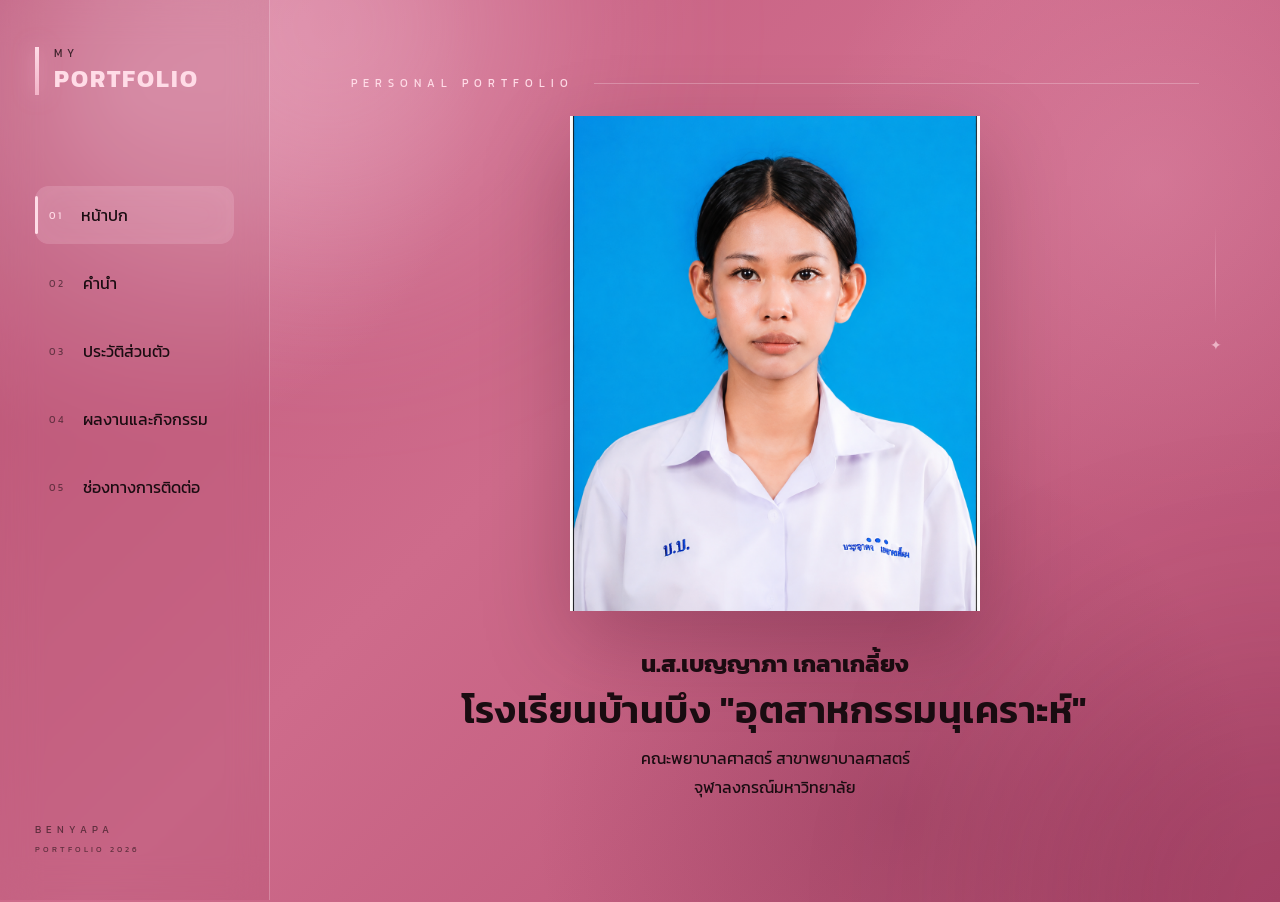
==== index.html @ 2618d418 "Update index.html" ====
<!DOCTYPE html>
<html lang="th">

<head>
    <meta charset="UTF-8">
    <meta name="viewport" content="width=device-width, initial-scale=1.0">

    <title>Portfolio | Benyapa Kela Kliang</title>

    <!-- Google Font -->
    <link rel="preconnect" href="https://fonts.googleapis.com">
    <link rel="preconnect" href="https://fonts.gstatic.com" crossorigin>

    <link href="https://fonts.googleapis.com/css2?family=Kanit:wght@300;400;500;600;700&display=swap"
        rel="stylesheet">

    <!-- CSS -->
    <link rel="stylesheet" href="style.css">
</head>


<body>

    <!-- ======================================
         SIDEBAR
    ======================================= -->

    <aside class="sidebar">

        <div class="brand">

            <div class="brand-line"></div>

            <div>
                <span>MY</span>
                <strong>PORTFOLIO</strong>
            </div>

        </div>


        <nav class="menu">

    <!-- 01 หน้าปก -->
    <button class="menu-item active" onclick="openPage('home', this)">
        <span class="number">01</span>
        <span>หน้าปก</span>
    </button>


    <!-- 02 คำนำ -->
    <button class="menu-item" onclick="openPage('preface', this)">
        <span class="number">02</span>
        <span>คำนำ</span>
    </button>


    <!-- 03 ประวัติส่วนตัว -->
    <button class="menu-item" onclick="openPage('profile', this)">
        <span class="number">03</span>
        <span>ประวัติส่วนตัว</span>
    </button>


    <!-- 04 ผลงานและกิจกรรม -->
    <button class="menu-item" onclick="openPage('activities', this)">
        <span class="number">04</span>
        <span>ผลงานและกิจกรรม</span>
    </button>


    <!-- 05 ช่องทางการติดต่อ -->
    <button class="menu-item" onclick="openPage('contact', this)">
        <span class="number">05</span>
        <span>ช่องทางการติดต่อ</span>
    </button>

</nav>

        <div class="sidebar-footer">

            <span>BENYAPA</span>

            <small>PORTFOLIO 2026</small>

        </div>

    </aside>



    <!-- ======================================
         MAIN CONTENT
    ======================================= -->

    <main class="main">


<!-- ======================================
     COVER / หน้าปก
====================================== -->
<section id="home" class="page active">
    <div class="home-container">
        <div class="home-top">
            <span class="mini-title">
                PERSONAL PORTFOLIO
            </span>
            <div class="decor-line"></div>
        </div>
        <!-- รูปภาพหน้าปก -->
        <div class="main-photo">
            <img src="images/profile.jpg"
                alt="Benyapa">
        </div>
        <!-- ข้อมูลใต้รูป -->
        <div class="home-info">
            <h1>
                น.ส.เบญญาภา เกลาเกลี้ยง
            </h1>
            <h2>
                โรงเรียนบ้านบึง "อุตสาหกรรมนุเคราะห์"
            </h2>
            <p class="university">
                คณะพยาบาลศาสตร์ สาขาพยาบาลศาสตร์
                <br>
                จุฬาลงกรณ์มหาวิทยาลัย
            </p>
        </div>
    </div>
</section>
<!-- ======================================
     PREFACE / คำนำ
====================================== -->
<section id="preface" class="page">
    <div class="page-title">
        <span>02</span>
        <h1>คำนำ</h1>
        <p>
            PREFACE
        </p>
    </div>
    <div class="preface-layout">
        <div class="vertical-text">
            PORTFOLIO
        </div>
        <div class="text-card">
            <div class="quote-mark">
                “
            </div>
            <p>
                &nbsp;&nbsp;แฟ้มสะสมผลงาน (Portfolio) เล่มนี้
                จัดทำขึ้นเพื่อเป็นตัวแทนในการนำเสนอข้อมูลเกี่ยวกับ
                ประวัติส่วนตัว ความรู้ ความสามารถ ทักษะ และกิจกรรมต่างๆ
                ของข้าพเจ้า โดยเฉพาะความสนใจและความมุ่งมั่นที่มีต่อการศึกษาต่อ
            </p>
            <p>
                &nbsp;&nbsp;ภายในแฟ้มสะสมผลงานเล่มนี้ ประกอบด้วย
                ประวัติส่วนตัว ผลการเรียน กิจกรรมที่ข้าพเจ้าได้เข้าร่วม
            </p>
        </div>
    </div>
</section>



        <section id="preface" class="page">


            <div class="page-title">

                <span>01</span>

                <h1>คำนำ</h1>

                <p>
                    PREFACE
                </p>

            </div>


            <div class="preface-layout">

                <div class="vertical-text">
                    PORTFOLIO
                </div>


                <div class="text-card">

                    <div class="quote-mark">
                        “
                    </div>

        <!-- ======================================
             PROFILE
        ======================================= -->

        <section id="profile" class="page">


            <div class="page-title">

                <span>02</span>

                <h1>ประวัติส่วนตัว</h1>

                <p>
                    ABOUT ME
                </p>

            </div>


            <div class="profile-layout">


                <!-- PERSONAL -->

                <div class="info-card">

                    <div class="card-number">
                        01
                    </div>

                    <h2>
                        ประวัติส่วนตัว
                    </h2>


                    <div class="info-row">

                        <span>ชื่อ</span>

                        <strong>
                            น.ส.เบญญาภา เกลาเกลี้ยง
                        </strong>

                    </div>


                    <div class="info-row">

                        <span>ชื่อเล่น</span>

                        <strong>
                            โบนัส
                        </strong>

                    </div>


                    <div class="info-row">

                        <span>อายุ</span>

                        <strong>
                            17 ปี
                        </strong>

                    </div>


                    <div class="info-row">

                        <span>วันเกิด</span>

                        <strong>
                            26 ธันวาคม 2551
                        </strong>

                    </div>


                    <div class="info-row">

                        <span>สัญชาติ</span>

                        <strong>
                            ไทย
                        </strong>

                    </div>


                    <div class="info-row">

                        <span>เชื้อชาติ</span>

                        <strong>
                            ไทย
                        </strong>

                    </div>


                    <div class="info-row">

                        <span>ศาสนา</span>

                        <strong>
                            พุทธ
                        </strong>

                    </div>

                </div>



                <!-- EDUCATION -->

                <div class="info-card education">

                    <div class="card-number">
                        02
                    </div>

                    <h2>
                        ประวัติการศึกษา
                    </h2>


                    <div class="education-main">

                        <span>
                            SCHOOL
                        </span>

                        <h3>
                            โรงเรียนบ้านบึง
                            <br>
                            "อุตสาหกรรมนุเคราะห์"
                        </h3>

                    </div>


                    <div class="info-row">

                        <span>แผนการเรียน</span>

                        <strong>
                            วิทยาศาสตร์-คณิตศาสตร์ (MSEP)
                        </strong>

                    </div>


                    <div class="gpax">

                        <span>
                            GPAX
                        </span>

                        <strong>
                            3.83
                        </strong>

                    </div>

                </div>


            </div>

        </section>



        <!-- ======================================
             ACTIVITIES
        ======================================= -->

        <section id="activities" class="page">


            <div class="page-title">

                <span>03</span>

                <h1>ผลงานและกิจกรรม</h1>

                <p>
                    ACTIVITIES & ACHIEVEMENTS
                </p>

            </div>



            <!-- ACTIVITY 01 -->

            <article class="activity">

                <div class="activity-image">

                    <img src="images/activity1.jpg"
                        alt="Chula X MOOC">

                    <span>
                        01
                    </span>

                </div>


                <div class="activity-content">

                    <span class="activity-label">
                        CERTIFICATE
                    </span>

                    <h2>
                        เปิดโลกเคมี:
                        สารประกอบอินทรีย์และพอลิเมอร์
                        Chula X MOOC
                    </h2>

                    <div class="activity-date">
                        30 มีนาคม 2569
                    </div>

                    <p>
                        ได้รับเกียรติบัตรจากการเรียนล่วงหน้า
                        เปิดโลกเคมี: สารประกอบอินทรีย์และพอลิเมอร์
                        Chula X MOOC
                    </p>

                    <div class="learning">

                        <strong>
                            สิ่งที่ได้รับ
                        </strong>

                        <span>
                            ได้รับความรู้เรื่องสารประกอบอินทรีย์
                            และพอลิเมอร์
                        </span>

                    </div>

                </div>

            </article>



            <!-- ACTIVITY 02 -->

            <article class="activity reverse">

                <div class="activity-image">

                    <img src="images/activity2.jpg"
                        alt="กิจกรรมจิตอาสาป้องกันเอดส์">

                    <span>
                        02
                    </span>

                </div>


                <div class="activity-content">

                    <span class="activity-label">
                        VOLUNTEER
                    </span>

                    <h2>
                        กิจกรรมอบรมแกนนำจิตอาสา
                        ป้องกันเอดส์
                    </h2>

                    <p>
                        ได้รับเกียรติบัตรจากการเป็นคณะกรรมการ
                        จัดกิจกรรมอบรมแกนนำจิตอาสาป้องกันเอดส์
                        เทิดพระเกียรติพระเจ้าวรวงศ์เธอ
                        พระองค์เจ้าโสมสวลี กรมหมื่นสุทธนารีนาถ
                    </p>

                    <p>
                        ณ โรงเรียนบ้านบึง "อุตสาหกรรมนุเคราะห์"
                    </p>

                    <div class="activity-date">
                        13 - 15 กรกฎาคม 2569
                    </div>

                    <div class="learning">

                        <strong>
                            สิ่งที่ได้รับ
                        </strong>

                        <span>
                            ได้ทำจิตอาสาและรับความรู้เรื่องเอดส์
                            ทั้งในการป้องกันและวิธีรักษาตนเอง
                            ให้ห่างไกลจากโรคเอดส์
                        </span>

                    </div>

                </div>

            </article>



            <!-- ACTIVITY 03 -->

            <article class="gallery-activity">

                <div class="gallery-images">

                    <div>
                        <img src="images/activity3.jpg"
                            alt="กิจกรรมป่าชายเลน">
                    </div>

                    <div>
                        <img src="images/activity4.jpg"
                            alt="กิจกรรมป่าชายเลน">
                    </div>

                </div>


                <div class="gallery-text">

                    <span class="activity-label">
                        VOLUNTEER PROJECT
                    </span>

                    <h2>
                        โครงการ "หัวใจจิตอาสาฟื้นฟูป่าชายเลน"
                    </h2>

                    <p>
                        มูลนิธิวิถีธรรมชลบุรีร่วมกับกลุ่มจิตอาสา
                        DRAGON EYE GROUP
                    </p>

                    <p>
                        ณ สวนป่าชายเลน สอ.รฝ.
                        กองทัพเรือ สัตหีบ
                    </p>

                    <div class="activity-date">
                        8 พฤษภาคม 2569
                    </div>

                    <div class="learning">

                        <strong>
                            สิ่งที่ได้รับ
                        </strong>

                        <span>
                            ได้รับความรู้และได้ร่วมทำจิตอาสา
                            ในการปลูกป่าชายเลนเพื่อป้องกัน
                            การกัดเซาะชายฝั่งและเป็นแหล่ง
                            ที่อยู่อาศัยของสัตว์น้ำขนาดเล็ก
                        </span>

                    </div>

                </div>

            </article>



            <!-- ACTIVITY 04 -->

            <article class="gallery-activity">

                <div class="gallery-images">

                    <div>
                        <img src="images/activity5.jpg"
                            alt="IS THIS GOOD">
                    </div>

                    <div>
                        <img src="activity6.jpg"
                            alt="IS THIS GOOD">
                    </div>

                </div>


                <div class="gallery-text">

                    <span class="activity-label">
                        MORAL ACTIVITY
                    </span>

                    <h2>
                        IS THIS GOOD V.3
                        <br>
                        # ASK YOUR HEART
                    </h2>

                    <p>
                        มูลนิธิวิถีธรรมชลบุรี
                        อาณาจักรธรรมกรุงเทพฯ เขตบ่อยชลบุรี
                    </p>

                    <div class="activity-date">
                        20 - 21 มิถุนายน 2569
                    </div>

                    <div class="learning">

                        <strong>
                            สิ่งที่ได้รับ
                        </strong>

                        <span>
                            ได้ดูแลและจัดกิจกรรมเสริมสร้าง
                            คุณธรรมจริยธรรมให้แก่เด็ก
                            เพื่อขัดเกลาจิตใจ ปลูกฝังคุณธรรมจริยธรรม
                            ให้เติบโตเป็นผู้ใหญ่ที่ดีของสังคม
                        </span>

                    </div>

                </div>

            </article>

        </section>



        <!-- ======================================
             CONTACT
        ======================================= -->

        <section id="contact" class="page">


            <div class="page-title">

                <span>04</span>

                <h1>ช่องทางการติดต่อ</h1>

                <p>
                    CONTACT
                </p>

            </div>


            <div class="contact-layout">


                <div class="contact-intro">

                    <span>
                        LET'S CONNECT
                    </span>

                    <h2>
                        Thank you for<br>
                        visiting my<br>
                        portfolio.
                    </h2>

                    <div class="contact-line"></div>

                </div>



                <div class="contact-list">


                    <a class="contact-card"
                        href="mailto:kelakeliyngb@gmail.com">

                        <span class="contact-icon">
                            ✉
                        </span>

                        <div>

                            <small>
                                GMAIL
                            </small>

                            <strong>
                                kelakeliyngb@gmail.com
                            </strong>

                        </div>

                    </a>



                    <a class="contact-card"
                        href="tel:0805057578">

                        <span class="contact-icon">
                            ☎
                        </span>

                        <div>

                            <small>
                                TELEPHONE
                            </small>

                            <strong>
                                0805057578
                            </strong>

                        </div>

                    </a>



                    <div class="contact-card">

                        <span class="contact-icon">
                            ◎
                        </span>

                        <div>

                            <small>
                                LINE ID
                            </small>

                            <strong>
                                bonus_benyapa
                            </strong>

                        </div>

                    </div>


                </div>

            </div>


            <div class="contact-footer">
                BENYAPA KELAKLIENG · PORTFOLIO 2026
            </div>

        </section>
<!-- ======================================
     PROFILE / หัวข้อ 3
====================================== -->
<section id="profile" class="page">
    <div class="page-title">
        <span>03</span>
        <h1>ประวัติส่วนตัว</h1>
        <p>
            ABOUT ME
        </p>
    </div>
    <div class="profile-layout">
        <!-- PERSONAL -->
        <div class="info-card">
            <div class="card-number">
                01
            </div>
            <h2>
                ประวัติส่วนตัว
            </h2>
            <div class="info-row">
                <span>ชื่อ</span>
                <strong>
                    น.ส.เบญญาภา เกลาเกลี้ยง
                </strong>
            </div>
            <div class="info-row">
                <span>ชื่อเล่น</span>
                <strong>
                    โบนัส
                </strong>
            </div>
            <div class="info-row">
                <span>อายุ</span>
                <strong>
                    17 ปี
                </strong>
            </div>
            <div class="info-row">
                <span>วันเกิด</span>
                <strong>
                    26 ธันวาคม 2551
                </strong>
            </div>
            <div class="info-row">
                <span>สัญชาติ</span>
                <strong>
                    ไทย
                </strong>
            </div>
            <div class="info-row">
                <span>เชื้อชาติ</span>
                <strong>
                    ไทย
                </strong>
            </div>
            <div class="info-row">
                <span>ศาสนา</span>
                <strong>
                    พุทธ
                </strong>
            </div>
        </div>
        <!-- EDUCATION -->
        <div class="info-card education">
            <div class="card-number">
                02
            </div>
            <h2>
                ประวัติการศึกษา
            </h2>
            <div class="education-main">
                <span>
                    SCHOOL
                </span>
                <h3>
                    โรงเรียนบ้านบึง
                    <br>
                    "อุตสาหกรรมนุเคราะห์"
                </h3>
            </div>
            <div class="info-row">
                <span>แผนการเรียน</span>
                <strong>
                    วิทยาศาสตร์-คณิตศาสตร์ (MSEP)
                </strong>
            </div>
            <div class="gpax">
                <span>
                    GPAX
                </span>
                <strong>
                    3.83
                </strong>
            </div>
        </div>
    </div>
</section>
<!-- ======================================
     ACTIVITIES / หัวข้อ 4
====================================== -->
<section id="activities" class="page">
    <div class="page-title">
        <span>04</span>
        <h1>ผลงานและกิจกรรม</h1>
        <p>
            ACTIVITIES & ACHIEVEMENTS
        </p>
    </div>
    <!-- ACTIVITY 01 -->
    <article class="activity">
        <div class="activity-image">
            <img src="images/activity1.jpg"
                alt="Chula X MOOC">
            <span>
                01
            </span>
        </div>
        <div class="activity-content">
            <span class="activity-label">
                CERTIFICATE
            </span>
            <h2>
                เปิดโลกเคมี:
                สารประกอบอินทรีย์และพอลิเมอร์
                Chula X MOOC
            </h2>
            <div class="activity-date">
                30 มีนาคม 2569
            </div>
            <p>
                ได้รับเกียรติบัตรจากการเรียนล่วงหน้า
                เปิดโลกเคมี: สารประกอบอินทรีย์และพอลิเมอร์
                Chula X MOOC
            </p>
            <div class="learning">
                <strong>
                    สิ่งที่ได้รับ
                </strong>
                <span>
                    ได้รับความรู้เรื่องสารประกอบอินทรีย์
                    และพอลิเมอร์
                </span>
            </div>
        </div>
    </article>
    <!-- ACTIVITY 02 -->
    <article class="activity reverse">
        <div class="activity-image">
            <img src="images/activity2.jpg"
                alt="กิจกรรมจิตอาสาป้องกันเอดส์">
            <span>
                02
            </span>
        </div>
        <div class="activity-content">
            <span class="activity-label">
                VOLUNTEER
            </span>
            <h2>
                กิจกรรมอบรมแกนนำจิตอาสา
                ป้องกันเอดส์
            </h2>
            <p>
                ได้รับเกียรติบัตรจากการเป็นคณะกรรมการ
                จัดกิจกรรมอบรมแกนนำจิตอาสาป้องกันเอดส์
                เทิดพระเกียรติพระเจ้าวรวงศ์เธอ
                พระองค์เจ้าโสมสวลี กรมหมื่นสุทธนารีนาถ
            </p>
            <p>
                ณ โรงเรียนบ้านบึง "อุตสาหกรรมนุเคราะห์"
            </p>
            <div class="activity-date">
                13 - 15 กรกฎาคม 2569
            </div>
            <div class="learning">
                <strong>
                    สิ่งที่ได้รับ
                </strong>
                <span>
                    ได้ทำจิตอาสาและรับความรู้เรื่องเอดส์
                    ทั้งในการป้องกันและวิธีรักษาตนเอง
                    ให้ห่างไกลจากโรคเอดส์
                </span>
            </div>
        </div>
    </article>
    <!-- ACTIVITY 03 -->
    <article class="gallery-activity">
        <div class="gallery-images">
            <div>
                <img src="images/activity3.jpg"
                    alt="กิจกรรมป่าชายเลน">
            </div>
            <div>
                <img src="images/activity4.jpg"
                    alt="กิจกรรมป่าชายเลน">
            </div>
        </div>
        <div class="gallery-text">
            <span class="activity-label">
                VOLUNTEER PROJECT
            </span>
            <h2>
                โครงการ "หัวใจจิตอาสาฟื้นฟูป่าชายเลน"
            </h2>
            <p>
                มูลนิธิวิถีธรรมชลบุรีร่วมกับกลุ่มจิตอาสา
                DRAGON EYE GROUP
            </p>
            <p>
                ณ สวนป่าชายเลน สอ.รฝ.
                กองทัพเรือ สัตหีบ
            </p>
            <div class="activity-date">
                8 พฤษภาคม 2569
            </div>
            <div class="learning">
                <strong>
                    สิ่งที่ได้รับ
                </strong>
                <span>
                    ได้รับความรู้และได้ร่วมทำจิตอาสา
                    ในการปลูกป่าชายเลนเพื่อป้องกัน
                    การกัดเซาะชายฝั่งและเป็นแหล่ง
                    ที่อยู่อาศัยของสัตว์น้ำขนาดเล็ก
                </span>
            </div>
        </div>
    </article>
    <!-- ACTIVITY 04 -->
    <article class="gallery-activity">
        <div class="gallery-images">
            <div>
                <img src="images/activity5.jpg"
                    alt="IS THIS GOOD">
            </div>
            <div>
                <img src="activity6.jpg"
                    alt="IS THIS GOOD">
            </div>
        </div>
        <div class="gallery-text">
            <span class="activity-label">
                MORAL ACTIVITY
            </span>
            <h2>
                IS THIS GOOD V.3
                <br>
                # ASK YOUR HEART
            </h2>
            <p>
                มูลนิธิวิถีธรรมชลบุรี
                อาณาจักรธรรมกรุงเทพฯ เขตบ่อยชลบุรี
            </p>
            <div class="activity-date">
                20 - 21 มิถุนายน 2569
            </div>
            <div class="learning">
                <strong>
                    สิ่งที่ได้รับ
                </strong>
                <span>
                    ได้ดูแลและจัดกิจกรรมเสริมสร้าง
                    คุณธรรมจริยธรรมให้แก่เด็ก
                    เพื่อขัดเกลาจิตใจ ปลูกฝังคุณธรรมจริยธรรม
                    ให้เติบโตเป็นผู้ใหญ่ที่ดีของสังคม
                </span>
            </div>
        </div>
    </article>
</section>
<!-- ======================================
     CONTACT / หัวข้อ 5
====================================== -->
<section id="contact" class="page">
    <div class="page-title">
        <span>05</span>
        <h1>ช่องทางการติดต่อ</h1>
        <p>
            CONTACT
        </p>
    </div>
    <div class="contact-layout">
        <div class="contact-intro">
            <span>
                LET'S CONNECT
            </span>
            <h2>
                Thank you for<br>
                visiting my<br>
                portfolio.
            </h2>
            <div class="contact-line"></div>
        </div>
        <div class="contact-list">
            <a class="contact-card"
                href="mailto:kelakeliyngb@gmail.com">
                <span class="contact-icon">
                    ✉
                </span>
                <div>
                    <small>
                        GMAIL
                    </small>
                    <strong>
                        kelakeliyngb@gmail.com
                    </strong>
                </div>
            </a>
            <a class="contact-card"
                href="tel:0805057578">
                <span class="contact-icon">
                    ☎
                </span>
                <div>
                    <small>
                        TELEPHONE
                    </small>
                    <strong>
                        0805057578
                    </strong>
                </div>
            </a>
            <div class="contact-card">
                <span class="contact-icon">
                    ◎
                </span>
                <div>
                    <small>
                        LINE ID
                    </small>
                    <strong>
                        bonus_benyapa
                    </strong>
                </div>
            </div>
        </div>
    </div>
    <div class="contact-footer">
        BENYAPA KELAKLIENG · PORTFOLIO 2026
    </div>
</section>

    </main>


    <!-- JavaScript -->
    <script src="script.js"></script>

</body>

</html>
---- style.css ----
/* ==================================================
   BENYAPA PORTFOLIO
   LUXURY PINK / NURSING PORTFOLIO
================================================== */


/* ==================================================
   COLOR SYSTEM
================================================== */

:root {

    --background: #c2597c;

    --background-dark: #a84467;

    --background-light: #d9829f;

    --heading: #f3b4c8;

    --heading-light: #ffdce7;

    --text: #1a0c11;

    --text-soft: #4d2734;

    --glass: rgba(255, 230, 238, 0.14);

    --glass-strong: rgba(255, 230, 238, 0.22);

    --border: rgba(255, 235, 242, 0.28);

}


/* ==================================================
   RESET
================================================== */

* {
    margin: 0;
    padding: 0;
    box-sizing: border-box;
}


html {
    scroll-behavior: smooth;
}


body {

    min-height: 100vh;

    color: var(--text);

    font-family: "Kanit", sans-serif;

    overflow-x: hidden;

    background:

        radial-gradient(
            circle at 10% 10%,
            rgba(255, 220, 235, 0.35),
            transparent 25%
        ),

        radial-gradient(
            circle at 90% 20%,
            rgba(255, 190, 215, 0.22),
            transparent 25%
        ),

        radial-gradient(
            circle at 70% 90%,
            rgba(90, 20, 50, 0.25),
            transparent 30%
        ),

        linear-gradient(
            135deg,
            #c2597c 0%,
            #ce6b8b 45%,
            #b64e71 100%
        );

    position: relative;

}


/* ==================================================
   BACKGROUND LIGHT
================================================== */

body::before {

    content: "";

    position: fixed;

    width: 450px;

    height: 450px;

    border-radius: 50%;

    background:
        rgba(255, 210, 225, 0.35);

    filter: blur(100px);

    top: -200px;

    left: 8%;

    pointer-events: none;

    z-index: -1;

    animation:
        floatingLight 12s ease-in-out infinite alternate;

}


body::after {

    content: "";

    position: fixed;

    width: 500px;

    height: 500px;

    border-radius: 50%;

    background:
        rgba(95, 20, 55, 0.22);

    filter: blur(110px);

    right: -250px;

    bottom: -250px;

    pointer-events: none;

    z-index: -1;

    animation:
        floatingLight2 14s ease-in-out infinite alternate;

}


@keyframes floatingLight {

    0% {
        transform:
            translate(0, 0)
            scale(1);
    }

    50% {
        transform:
            translate(40px, 30px)
            scale(1.08);
    }

    100% {
        transform:
            translate(-20px, 60px)
            scale(0.95);
    }

}


@keyframes floatingLight2 {

    0% {
        transform:
            translate(0, 0)
            scale(1);
    }

    100% {
        transform:
            translate(-50px, -40px)
            scale(1.1);
    }

}


/* ==================================================
   SUBTLE GRAIN
================================================== */

body {
    background-blend-mode: normal;
}


/* ==================================================
   SIDEBAR
================================================== */

.sidebar {

    position: fixed;

    width: 270px;

    height: 100vh;

    left: 0;

    top: 0;

    padding: 45px 35px;

    border-right:
        1px solid var(--border);

    background:
        rgba(110, 30, 60, 0.08);

    backdrop-filter:
        blur(18px);

    -webkit-backdrop-filter:
        blur(18px);

    display: flex;

    flex-direction: column;

    z-index: 100;

}


/* ==================================================
   BRAND
================================================== */

.brand {

    display: flex;

    gap: 15px;

    align-items: center;

}


.brand-line {

    width: 4px;

    height: 48px;

    background:
        linear-gradient(
            to bottom,
            var(--heading-light),
            var(--heading)
        );

    box-shadow:
        0 0 20px
        rgba(255, 200, 220, 0.5);

}


.brand span {

    display: block;

    font-size: 11px;

    letter-spacing: 5px;

    opacity: 0.8;

}


.brand strong {

    display: block;

    font-size: 24px;

    letter-spacing: 2px;

    color:
        var(--heading-light);

}


/* ==================================================
   MENU
================================================== */

.menu {

    margin-top: 90px;

    display: flex;

    flex-direction: column;

    gap: 10px;

}


.menu-item {

    position: relative;

    border: none;

    background: transparent;

    color: var(--text);

    font-family: inherit;

    font-size: 16px;

    text-align: left;

    padding: 17px 14px;

    border-radius: 14px;

    cursor: pointer;

    display: flex;

    align-items: center;

    gap: 18px;

    transition:
        all 0.35s ease;

}


.menu-item::before {

    content: "";

    position: absolute;

    left: 0;

    width: 3px;

    height: 0;

    border-radius: 10px;

    background:
        var(--heading-light);

    transition:
        height 0.35s ease;

}


.menu-item:hover {

    background:
        rgba(255, 220, 235, 0.12);

    transform:
        translateX(7px);

}


.menu-item:hover::before {

    height: 55%;

}


.menu-item.active {

    background:
        rgba(255, 220, 235, 0.17);

    box-shadow:
        inset 0 0 30px
        rgba(255, 220, 235, 0.05);

}


.menu-item.active::before {

    height: 65%;

}


.menu-item .number {

    font-size: 10px;

    letter-spacing: 2px;

    opacity: 0.55;

}


.menu-item.active .number {

    color:
        var(--heading-light);

    opacity: 1;

}


/* ==================================================
   SIDEBAR FOOTER
================================================== */

.sidebar-footer {

    margin-top: auto;

    display: flex;

    flex-direction: column;

    gap: 6px;

    opacity: 0.6;

}


.sidebar-footer span {

    letter-spacing: 5px;

    font-size: 10px;

}


.sidebar-footer small {

    font-size: 8px;

    letter-spacing: 3px;

}


/* ==================================================
   MAIN
================================================== */

.main {

    margin-left: 270px;

    min-height: 100vh;

}


/* ==================================================
   PAGE
================================================== */

.page {

    min-height: 100vh;

    padding:
        75px 8% 100px;

    display: none;

    position: relative;

}


.page.active {

    display: block;

    animation:
        pageIn 0.7s ease;

}


@keyframes pageIn {

    from {

        opacity: 0;

        transform:
            translateY(25px);

    }

    to {

        opacity: 1;

        transform:
            translateY(0);

    }

}


/* ==================================================
   PAGE DECORATION
================================================== */

.page::before {

    content: "";

    position: fixed;

    width: 1px;

    height: 100px;

    background:
        linear-gradient(
            to bottom,
            transparent,
            var(--heading),
            transparent
        );

    right: 5%;

    top: 25%;

    opacity: 0.5;

}


.page::after {

    content: "✦";

    position: fixed;

    right: 4.55%;

    top: calc(25% + 110px);

    color:
        var(--heading-light);

    font-size: 14px;

    opacity: 0.65;

}


/* ==================================================
   HOME
================================================== */

.home-container {

    min-height:
        calc(100vh - 175px);

    display: flex;

    flex-direction: column;

    align-items: center;

    justify-content: center;

    text-align: center;

    position: relative;

}


/* ==================================================
   HOME TOP
================================================== */

.home-top {

    width: 100%;

    display: flex;

    align-items: center;

    gap: 20px;

    margin-bottom: 25px;

}


.mini-title {

    font-size: 11px;

    letter-spacing: 6px;

    color:
        var(--heading-light);

    white-space: nowrap;

}


.decor-line {

    height: 1px;

    background:
        var(--border);

    flex: 1;

}


/* ==================================================
   PORTFOLIO TITLE
================================================== */

.portfolio-title {

    color:
        var(--heading-light);

    font-size:
        clamp(70px, 9vw, 130px);

    line-height: 0.78;

    letter-spacing: 14px;

    margin-bottom: 45px;

    text-shadow:
        0 15px 40px
        rgba(70, 10, 35, 0.15);

}


.portfolio-title span {

    padding-left: 65px;

    color:
        var(--heading);

}


/* ==================================================
   MAIN PHOTO
================================================== */

.main-photo {

    width:
        min(32vw, 420px);

    height:
        min(43vw, 560px);

    max-height: 55vh;

    position: relative;

    margin-bottom: 35px;

}


/*
   ไม่มีกรอบ ไม่มีพื้นหลัง
*/

.main-photo img {

    width: 100%;

    height: 100%;

    object-fit: cover;

    display: block;

    border: none !important;

    outline: none !important;

    border-radius: 0;

    box-shadow:
        0 30px 80px
        rgba(50, 5, 25, 0.25);

    transition:
        transform 0.6s ease,
        filter 0.6s ease;

}


.main-photo img:hover {

    transform:
        scale(1.025);

    filter:
        brightness(1.04);

}


.photo-number {

    position: absolute;

    right: -25px;

    bottom: 25px;

    color:
        var(--heading-light);

    font-size: 12px;

    letter-spacing: 4px;

}


/* ==================================================
   HOME INFORMATION
================================================== */

.home-info h2 {

    font-size:
        clamp(28px, 3vw, 44px);

    font-weight: 600;

    letter-spacing: 0.5px;

}


.school {

    font-size: 18px;

    margin-top: 4px;

    color:
        var(--text-soft);

}


.university {

    font-size: 16px;

    line-height: 1.8;

    margin-top: 6px;

}


.scroll-text {

    margin-top: 35px;

    font-size: 8px;

    letter-spacing: 6px;

    opacity: 0.5;

}


.scroll-text::before {

    content: "↓";

    display: block;

    font-size: 17px;

    margin-bottom: 7px;

    color:
        var(--heading-light);

}


/* ==================================================
   PAGE TITLE
================================================== */

.page-title {

    margin-bottom: 65px;

    position: relative;

}


.page-title > span {

    color:
        var(--heading-light);

    font-size: 12px;

    letter-spacing: 6px;

}


.page-title h1 {

    font-size:
        clamp(45px, 6vw, 80px);

    line-height: 1;

    margin-top: 7px;

    font-weight: 600;

    text-shadow:
        0 10px 30px
        rgba(70, 10, 35, 0.12);

}


.page-title p {

    color:
        var(--heading-light);

    font-size: 10px;

    letter-spacing: 6px;

    margin-top: 14px;

    opacity: 0.75;

}


/* ==================================================
   PREFACE
================================================== */

.preface-layout {

    max-width: 1050px;

    display: grid;

    grid-template-columns:
        100px 1fr;

    gap: 35px;

}


.vertical-text {

    writing-mode:
        vertical-rl;

    letter-spacing: 8px;

    color:
        var(--heading-light);

    font-size: 11px;

    opacity: 0.8;

}


.text-card {

    position: relative;

    padding: 65px;

    border:
        1px solid var(--border);

    background:
        var(--glass);

    border-radius: 18px;

    backdrop-filter:
        blur(18px);

    -webkit-backdrop-filter:
        blur(18px);

    box-shadow:
        0 25px 70px
        rgba(55, 5, 25, 0.10);

    overflow: hidden;

}


.text-card::before {

    content: "";

    position: absolute;

    width: 180px;

    height: 180px;

    border-radius: 50%;

    background:
        rgba(255, 210, 225, 0.12);

    filter: blur(20px);

    right: -80px;

    top: -80px;

}


.quote-mark {

    color:
        var(--heading-light);

    font-size: 90px;

    line-height: 0.5;

    position: absolute;

    top: 40px;

    left: 35px;

}


.text-card p {

    font-size:
        clamp(17px, 1.6vw, 21px);

    line-height: 2.2;

    margin-bottom: 25px;

    position: relative;

}


.signature {

    color:
        var(--heading-light);

    letter-spacing: 7px;

    font-size: 11px;

    margin-top: 45px;

}


/* ==================================================
   PROFILE
================================================== */

.profile-layout {

    max-width: 1150px;

    display: grid;

    grid-template-columns:
        1fr 1fr;

    gap: 30px;

}


.info-card {

    padding: 40px;

    border:
        1px solid var(--border);

    background:
        var(--glass);

    border-radius: 18px;

    position: relative;

    backdrop-filter:
        blur(18px);

    -webkit-backdrop-filter:
        blur(18px);

    box-shadow:
        0 25px 70px
        rgba(55, 5, 25, 0.10);

    overflow: hidden;

    transition:
        transform 0.4s ease,
        background 0.4s ease;

}


.info-card::before {

    content: "";

    position: absolute;

    width: 150px;

    height: 150px;

    border-radius: 50%;

    background:
        rgba(255, 210, 225, 0.12);

    filter: blur(30px);

    right: -70px;

    top: -70px;

}


.info-card:hover {

    transform:
        translateY(-6px);

    background:
        var(--glass-strong);

}


.card-number {

    position: absolute;

    top: 25px;

    right: 30px;

    color:
        var(--heading-light);

    font-size: 11px;

    letter-spacing: 4px;

}


.info-card h2 {

    font-size: 29px;

    margin-bottom: 35px;

}


.info-row {

    padding: 15px 0;

    border-bottom:
        1px solid
        rgba(255, 235, 242, 0.18);

    display: flex;

    flex-direction: column;

    gap: 3px;

}


.info-row span {

    font-size: 11px;

    opacity: 0.55;

}


.info-row strong {

    font-size: 17px;

    font-weight: 400;

}


/* ==================================================
   EDUCATION
================================================== */

.education-main {

    padding:
        20px 0 30px;

}


.education-main span {

    color:
        var(--heading-light);

    letter-spacing: 5px;

    font-size: 9px;

}


.education-main h3 {

    font-size: 25px;

    font-weight: 500;

    line-height: 1.5;

    margin-top: 8px;

}


.gpax {

    margin-top: 35px;

    display: flex;

    align-items: center;

    justify-content: space-between;

}


.gpax span {

    letter-spacing: 5px;

    color:
        var(--heading-light);

}


.gpax strong {

    font-size: 60px;

    font-weight: 600;

    color:
        var(--heading-light);

}


/* ==================================================
   ACTIVITIES
================================================== */

.activity {

    max-width: 1150px;

    display: grid;

    grid-template-columns:
        42% 1fr;

    gap: 55px;

    align-items: center;

    padding: 45px 0;

    border-top:
        1px solid
        rgba(255, 235, 242, 0.25);

}


/* ==================================================
   ACTIVITY IMAGE
================================================== */

.activity-image {

    position: relative;

}


.activity-image img {

    width: 100%;

    aspect-ratio: 4 / 3;

    object-fit: contain;

    display: block;

    background: transparent !important;

    border: none !important;

    outline: none !important;

    border-radius: 0 !important;

    box-shadow: none !important;

    transition:
        transform 0.6s ease,
        filter 0.6s ease;

}


.activity-image img:hover {

    transform:
        scale(1.025);

    filter:
        brightness(1.04);

}


/* เลขกิจกรรม */

.activity-image > span {

    position: absolute;

    right: -15px;

    bottom: -15px;

    background:
        var(--background);

    color:
        var(--heading-light);

    border:
        1px solid var(--border);

    border-radius: 30px;

    padding: 9px 15px;

    font-size: 10px;

    letter-spacing: 2px;

}


/* ==================================================
   ACTIVITY CONTENT
================================================== */

.activity-content {

    padding: 15px 0;

}


.activity-label {

    color:
        var(--heading-light);

    font-size: 9px;

    letter-spacing: 5px;

}


.activity-content h2 {

    font-size:
        clamp(24px, 2.4vw, 35px);

    line-height: 1.45;

    margin:
        12px 0 15px;

}


.activity-content p {

    font-size: 16px;

    line-height: 1.9;

    margin-bottom: 8px;

}


.activity-date {

    margin: 15px 0;

    font-size: 12px;

    color:
        var(--heading-light);

}


/* ==================================================
   LEARNING
================================================== */

.learning {

    margin-top: 20px;

    padding: 18px 20px;

    border-left:
        2px solid
        var(--heading-light);

    background:
        rgba(255, 220, 235, 0.06);

    border-radius:
        0 10px 10px 0;

    display: flex;

    flex-direction: column;

    gap: 5px;

}


.learning strong {

    font-size: 12px;

}


.learning span {

    font-size: 14px;

    line-height: 1.8;

}


/* ==================================================
   GALLERY ACTIVITIES
================================================== */

.gallery-activity {

    max-width: 1150px;

    padding: 55px 0;

    border-top:
        1px solid
        rgba(255, 235, 242, 0.25);

}


.gallery-images {

    display: grid;

    grid-template-columns:
        1fr 1fr;

    gap: 30px;

    margin-bottom: 40px;

}


.gallery-images div {

    overflow: visible;

    background: transparent;

    border: none;

}


.gallery-images img {

    width: 100%;

    aspect-ratio: 4 / 3;

    object-fit: contain;

    display: block;

    border: none !important;

    outline: none !important;

    box-shadow: none !important;

    border-radius: 0 !important;

    background: transparent !important;

    transition:
        transform 0.6s ease,
        filter 0.6s ease;

}


.gallery-images img:hover {

    transform:
        scale(1.025);

    filter:
        brightness(1.04);

}


.gallery-text {

    max-width: 850px;

}


.gallery-text h2 {

    font-size:
        clamp(27px, 3vw, 42px);

    line-height: 1.4;

    margin: 10px 0;

}


.gallery-text p {

    line-height: 1.8;

    margin-bottom: 5px;

}


/* ==================================================
   CONTACT
================================================== */

.contact-layout {

    max-width: 1100px;

    display: grid;

    grid-template-columns:
        1fr 1fr;

    gap: 80px;

    align-items: center;

}


.contact-intro > span {

    color:
        var(--heading-light);

    font-size: 10px;

    letter-spacing: 6px;

}


.contact-intro h2 {

    font-size:
        clamp(40px, 5vw, 70px);

    line-height: 1.05;

    margin: 20px 0;

}


.contact-line {

    width: 100px;

    height: 2px;

    background:
        var(--heading-light);

    box-shadow:
        0 0 15px
        rgba(255, 210, 225, 0.5);

}


/* ==================================================
   CONTACT LIST
================================================== */

.contact-list {

    display: flex;

    flex-direction: column;

    gap: 15px;

}


.contact-card {

    text-decoration: none;

    color:
        var(--text);

    border:
        1px solid var(--border);

    background:
        var(--glass);

    padding: 25px;

    display: flex;

    align-items: center;

    gap: 20px;

    border-radius: 16px;

    backdrop-filter:
        blur(18px);

    -webkit-backdrop-filter:
        blur(18px);

    transition:
        all 0.35s ease;

}


.contact-card:hover {

    transform:
        translateX(10px);

    background:
        var(--glass-strong);

    box-shadow:
        0 15px 40px
        rgba(50, 5, 25, 0.10);

}


.contact-icon {

    width: 50px;

    height: 50px;

    border:
        1px solid var(--border);

    border-radius: 50%;

    display: flex;

    align-items: center;

    justify-content: center;

    font-size: 20px;

    color:
        var(--heading-light);

}


.contact-card small {

    display: block;

    font-size: 8px;

    letter-spacing: 4px;

    color:
        var(--heading-light);

}


.contact-card strong {

    display: block;

    font-size: 16px;

    font-weight: 400;

    margin-top: 3px;

}


/* ==================================================
   CONTACT FOOTER
================================================== */

.contact-footer {

    margin-top: 100px;

    padding-top: 20px;

    border-top:
        1px solid
        var(--border);

    font-size: 8px;

    letter-spacing: 5px;

    opacity: 0.5;

}


/* ==================================================
   ALL IMAGES
   ไม่มีกรอบทุกรูป
================================================== */

img {

    border: none !important;

    outline: none !important;

}


/* ==================================================
   TABLET
================================================== */

@media (max-width: 1000px) {

    .sidebar {

        width: 220px;

        padding:
            35px 25px;

    }


    .main {

        margin-left: 220px;

    }


    .page {

        padding-left: 6%;

        padding-right: 6%;

    }


    .profile-layout {

        grid-template-columns:
            1fr;

    }


    .contact-layout {

        gap: 40px;

    }


    .portfolio-title {

        font-size:
            clamp(60px, 9vw, 100px);

    }

}


/* ==================================================
   MOBILE
================================================== */

@media (max-width: 700px) {

    .sidebar {

        position: relative;

        width: 100%;

        height: auto;

        padding: 20px;

        border-right: none;

        border-bottom:
            1px solid var(--border);

        background:
            rgba(110, 30, 60, 0.12);

    }


    .brand {

        justify-content: center;

    }


    .menu {

        margin-top: 25px;

        display: grid;

        grid-template-columns:
            1fr 1fr;

        gap: 6px;

    }


    .menu-item {

        font-size: 13px;

        padding:
            12px 8px;

        gap: 8px;

        border-radius: 10px;

    }


    .sidebar-footer {

        display: none;

    }


    .main {

        margin-left: 0;

    }


    .page {

        padding:
            45px 20px 70px;

    }


    .home-container {

        min-height: auto;

        padding-top: 20px;

    }


    .home-top {

        margin-top: 20px;

    }


    .portfolio-title {

        font-size: 65px;

        letter-spacing: 7px;

        margin-bottom: 35px;

    }


    .portfolio-title span {

        padding-left: 25px;

    }


    .main-photo {

        width:
            min(78vw, 350px);

        height:
            min(105vw, 460px);

        max-height: none;

    }


    .home-info h2 {

        font-size: 28px;

    }


    .school {

        font-size: 15px;

    }


    .university {

        font-size: 14px;

    }


    .page-title {

        margin-bottom: 40px;

    }


    .page-title h1 {

        font-size: 45px;

    }


    .preface-layout {

        grid-template-columns:
            1fr;

    }


    .vertical-text {

        display: none;

    }


    .text-card {

        padding:
            50px 25px;

        border-radius: 15px;

    }


    .text-card p {

        font-size: 16px;

        line-height: 2;

    }


    .profile-layout {

        grid-template-columns:
            1fr;

    }


    .info-card {

        padding:
            30px 22px;

    }


    .activity {

        grid-template-columns:
            1fr;

        gap: 30px;

    }


    .activity-image img {

        aspect-ratio: 4 / 3;

    }


    .gallery-images {

        grid-template-columns:
            1fr;

        gap: 30px;

    }


    .contact-layout {

        grid-template-columns:
            1fr;

        gap: 45px;

    }


    .contact-intro h2 {

        font-size: 48px;

    }


    .contact-card {

        padding: 20px;

    }


    .page::before,
    .page::after {

        display: none;

    }

}
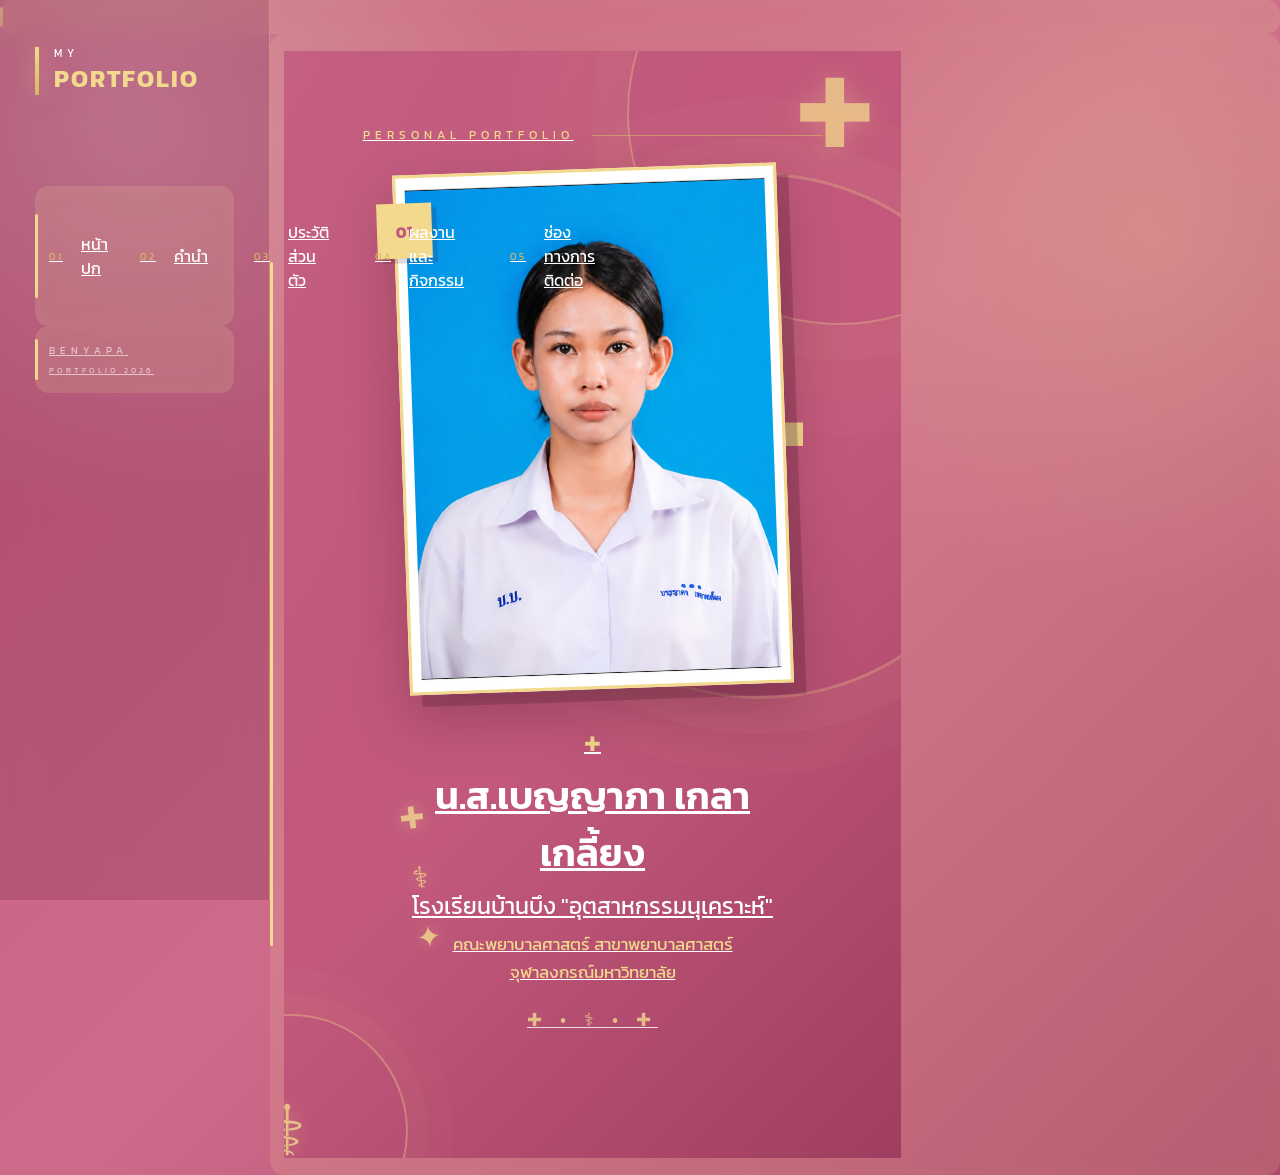
==== commit 19222be0: "Update index.html" ====
--- a/index.html
+++ b/index.html
@@ -1,1111 +1,478 @@
 <!DOCTYPE html>
 <html lang="th">
-
 <head>
     <meta charset="UTF-8">
     <meta name="viewport" content="width=device-width, initial-scale=1.0">
-
     <title>Portfolio | Benyapa Kela Kliang</title>
-
     <!-- Google Font -->
     <link rel="preconnect" href="https://fonts.googleapis.com">
     <link rel="preconnect" href="https://fonts.gstatic.com" crossorigin>
-
     <link href="https://fonts.googleapis.com/css2?family=Kanit:wght@300;400;500;600;700&display=swap"
         rel="stylesheet">
-
     <!-- CSS -->
     <link rel="stylesheet" href="style.css">
 </head>
-
-
 <body>
-
     <!-- ======================================
          SIDEBAR
     ======================================= -->
-
     <aside class="sidebar">
-
         <div class="brand">
-
             <div class="brand-line"></div>
-
             <div>
                 <span>MY</span>
                 <strong>PORTFOLIO</strong>
             </div>
-
         </div>
-
-
         <nav class="menu">
-
-    <!-- 01 หน้าปก -->
-    <button class="menu-item active" onclick="openPage('home', this)">
-        <span class="number">01</span>
-        <span>หน้าปก</span>
-    </button>
-
-
-    <!-- 02 คำนำ -->
-    <button class="menu-item" onclick="openPage('preface', this)">
-        <span class="number">02</span>
-        <span>คำนำ</span>
-    </button>
-
-
-    <!-- 03 ประวัติส่วนตัว -->
-    <button class="menu-item" onclick="openPage('profile', this)">
-        <span class="number">03</span>
-        <span>ประวัติส่วนตัว</span>
-    </button>
-
-
-    <!-- 04 ผลงานและกิจกรรม -->
-    <button class="menu-item" onclick="openPage('activities', this)">
-        <span class="number">04</span>
-        <span>ผลงานและกิจกรรม</span>
-    </button>
-
-
-    <!-- 05 ช่องทางการติดต่อ -->
-    <button class="menu-item" onclick="openPage('contact', this)">
-        <span class="number">05</span>
-        <span>ช่องทางการติดต่อ</span>
-    </button>
-
-</nav>
-
+            <!-- 01 หน้าปก -->
+            <a href="index.html" class="menu-item active">
+                <span class="number">01</span>
+                <span>หน้าปก</span>
+            </button>
+            <!-- 02 คำนำ -->
+            <button class="menu-item" onclick="openPage('preface', this)">
+                <span class="number">02</span>
+                <span>คำนำ</span>
+            </button>
+            <!-- 03 ประวัติส่วนตัว -->
+            <button class="menu-item" onclick="openPage('profile', this)">
+                <span class="number">03</span>
+                <span>ประวัติส่วนตัว</span>
+            </button>
+            <!-- 04 ผลงานและกิจกรรม -->
+            <button class="menu-item" onclick="openPage('activities', this)">
+                <span class="number">04</span>
+                <span>ผลงานและกิจกรรม</span>
+            </button>
+            <!-- 05 ช่องทางการติดต่อ -->
+            <button class="menu-item" onclick="openPage('contact', this)">
+                <span class="number">05</span>
+                <span>ช่องทางการติดต่อ</span>
+            </button>
+        </nav>
         <div class="sidebar-footer">
-
             <span>BENYAPA</span>
-
             <small>PORTFOLIO 2026</small>
-
         </div>
-
     </aside>
-
-
-
     <!-- ======================================
          MAIN CONTENT
     ======================================= -->
-
     <main class="main">
-
-
-<!-- ======================================
-     COVER / หน้าปก
-====================================== -->
-<section id="home" class="page active">
-    <div class="home-container">
-        <div class="home-top">
-            <span class="mini-title">
-                PERSONAL PORTFOLIO
-            </span>
-            <div class="decor-line"></div>
-        </div>
-        <!-- รูปภาพหน้าปก -->
-        <div class="main-photo">
-            <img src="images/profile.jpg"
-                alt="Benyapa">
-        </div>
-        <!-- ข้อมูลใต้รูป -->
-        <div class="home-info">
-            <h1>
-                น.ส.เบญญาภา เกลาเกลี้ยง
-            </h1>
-            <h2>
-                โรงเรียนบ้านบึง "อุตสาหกรรมนุเคราะห์"
-            </h2>
-            <p class="university">
-                คณะพยาบาลศาสตร์ สาขาพยาบาลศาสตร์
-                <br>
-                จุฬาลงกรณ์มหาวิทยาลัย
-            </p>
-        </div>
-    </div>
-</section>
-<!-- ======================================
-     PREFACE / คำนำ
-====================================== -->
-<section id="preface" class="page">
-    <div class="page-title">
-        <span>02</span>
-        <h1>คำนำ</h1>
-        <p>
-            PREFACE
-        </p>
-    </div>
-    <div class="preface-layout">
-        <div class="vertical-text">
-            PORTFOLIO
-        </div>
-        <div class="text-card">
-            <div class="quote-mark">
-                “
-            </div>
-            <p>
-                &nbsp;&nbsp;แฟ้มสะสมผลงาน (Portfolio) เล่มนี้
-                จัดทำขึ้นเพื่อเป็นตัวแทนในการนำเสนอข้อมูลเกี่ยวกับ
-                ประวัติส่วนตัว ความรู้ ความสามารถ ทักษะ และกิจกรรมต่างๆ
-                ของข้าพเจ้า โดยเฉพาะความสนใจและความมุ่งมั่นที่มีต่อการศึกษาต่อ
-            </p>
-            <p>
-                &nbsp;&nbsp;ภายในแฟ้มสะสมผลงานเล่มนี้ ประกอบด้วย
-                ประวัติส่วนตัว ผลการเรียน กิจกรรมที่ข้าพเจ้าได้เข้าร่วม
-            </p>
-        </div>
-    </div>
-</section>
-
-
-
+        <!-- ======================================
+             01 COVER / หน้าปก
+        ======================================= -->
+        <section id="home" class="page active">
+            <div class="home-container">
+                <div class="home-top">
+                    <span class="mini-title">
+                        PERSONAL PORTFOLIO
+                    </span>
+                    <div class="decor-line"></div>
+                </div>
+                <div class="main-photo">
+                    <img src="images/profile.jpg"
+                        alt="Benyapa">
+                </div>
+                <div class="home-info">
+                    <h1>
+                        น.ส.เบญญาภา เกลาเกลี้ยง
+                    </h1>
+                    <h2>
+                        โรงเรียนบ้านบึง "อุตสาหกรรมนุเคราะห์"
+                    </h2>
+                    <p class="university">
+                        คณะพยาบาลศาสตร์ สาขาพยาบาลศาสตร์
+                        <br>
+                        จุฬาลงกรณ์มหาวิทยาลัย
+                    </p>
+                </div>
+            </div>
+        </section>
+        <!-- ======================================
+             02 PREFACE / คำนำ
+        ======================================= -->
         <section id="preface" class="page">
-
-
             <div class="page-title">
-
-                <span>01</span>
-
+                <span>02</span>
                 <h1>คำนำ</h1>
-
                 <p>
                     PREFACE
                 </p>
-
-            </div>
-
-
+            </div>
             <div class="preface-layout">
-
                 <div class="vertical-text">
                     PORTFOLIO
                 </div>
-
-
                 <div class="text-card">
-
                     <div class="quote-mark">
                         “
                     </div>
+                    <p>
+                        &nbsp;&nbsp;แฟ้มสะสมผลงาน (Portfolio) เล่มนี้
+                        จัดทำขึ้นเพื่อเป็นตัวแทนในการนำเสนอข้อมูลเกี่ยวกับ
+                        ประวัติส่วนตัว ความรู้ ความสามารถ ทักษะ และกิจกรรมต่างๆ
+                        ของข้าพเจ้า โดยเฉพาะความสนใจและความมุ่งมั่นที่มีต่อการศึกษาต่อ
+                    </p>
+                    <p>
+                        &nbsp;&nbsp;ภายในแฟ้มสะสมผลงานเล่มนี้ ประกอบด้วย
+                        ประวัติส่วนตัว ผลการเรียน กิจกรรมที่ข้าพเจ้าได้เข้าร่วม
+                    </p>
+                </div>
+            </div>
+        </section>
 
+        
         <!-- ======================================
-             PROFILE
+             03 PROFILE / ประวัติส่วนตัว
         ======================================= -->
-
         <section id="profile" class="page">
-
-
             <div class="page-title">
-
-                <span>02</span>
-
+                <span>03</span>
                 <h1>ประวัติส่วนตัว</h1>
-
                 <p>
                     ABOUT ME
                 </p>
-
-            </div>
-
-
+            </div>
             <div class="profile-layout">
-
-
                 <!-- PERSONAL -->
-
                 <div class="info-card">
-
                     <div class="card-number">
                         01
                     </div>
-
                     <h2>
                         ประวัติส่วนตัว
                     </h2>
-
-
-                    <div class="info-row">
-
+                    <div class="info-row">
                         <span>ชื่อ</span>
-
                         <strong>
                             น.ส.เบญญาภา เกลาเกลี้ยง
                         </strong>
-
-                    </div>
-
-
-                    <div class="info-row">
-
+                    </div>
+                    <div class="info-row">
                         <span>ชื่อเล่น</span>
-
                         <strong>
                             โบนัส
                         </strong>
-
-                    </div>
-
-
-                    <div class="info-row">
-
+                    </div>
+                    <div class="info-row">
                         <span>อายุ</span>
-
                         <strong>
                             17 ปี
                         </strong>
-
-                    </div>
-
-
-                    <div class="info-row">
-
+                    </div>
+                    <div class="info-row">
                         <span>วันเกิด</span>
-
                         <strong>
                             26 ธันวาคม 2551
                         </strong>
-
-                    </div>
-
-
-                    <div class="info-row">
-
+                    </div>
+                    <div class="info-row">
                         <span>สัญชาติ</span>
-
                         <strong>
                             ไทย
                         </strong>
-
-                    </div>
-
-
-                    <div class="info-row">
-
+                    </div>
+                    <div class="info-row">
                         <span>เชื้อชาติ</span>
-
                         <strong>
                             ไทย
                         </strong>
-
-                    </div>
-
-
-                    <div class="info-row">
-
+                    </div>
+                    <div class="info-row">
                         <span>ศาสนา</span>
-
                         <strong>
                             พุทธ
                         </strong>
-
-                    </div>
-
-                </div>
-
-
-
+                    </div>
+                </div>
                 <!-- EDUCATION -->
-
                 <div class="info-card education">
-
                     <div class="card-number">
                         02
                     </div>
-
                     <h2>
                         ประวัติการศึกษา
                     </h2>
-
-
                     <div class="education-main">
-
                         <span>
                             SCHOOL
                         </span>
-
                         <h3>
                             โรงเรียนบ้านบึง
                             <br>
                             "อุตสาหกรรมนุเคราะห์"
                         </h3>
-
-                    </div>
-
-
-                    <div class="info-row">
-
+                    </div>
+                    <div class="info-row">
                         <span>แผนการเรียน</span>
-
                         <strong>
                             วิทยาศาสตร์-คณิตศาสตร์ (MSEP)
                         </strong>
-
-                    </div>
-
-
+                    </div>
                     <div class="gpax">
-
                         <span>
                             GPAX
                         </span>
-
                         <strong>
                             3.83
                         </strong>
-
-                    </div>
-
-                </div>
-
-
-            </div>
-
+                    </div>
+                </div>
+            </div>
         </section>
 
-
-
+        
         <!-- ======================================
-             ACTIVITIES
+             04 ACTIVITIES / ผลงานและกิจกรรม
         ======================================= -->
-
         <section id="activities" class="page">
-
-
             <div class="page-title">
-
-                <span>03</span>
-
+                <span>04</span>
                 <h1>ผลงานและกิจกรรม</h1>
-
                 <p>
                     ACTIVITIES & ACHIEVEMENTS
                 </p>
-
-            </div>
-
-
-
+            </div>
+            
             <!-- ACTIVITY 01 -->
-
             <article class="activity">
-
                 <div class="activity-image">
-
                     <img src="images/activity1.jpg"
                         alt="Chula X MOOC">
-
                     <span>
                         01
                     </span>
-
-                </div>
-
-
+                </div>
+                
                 <div class="activity-content">
-
                     <span class="activity-label">
                         CERTIFICATE
                     </span>
-
                     <h2>
                         เปิดโลกเคมี:
                         สารประกอบอินทรีย์และพอลิเมอร์
                         Chula X MOOC
                     </h2>
-
                     <div class="activity-date">
                         30 มีนาคม 2569
                     </div>
-
                     <p>
                         ได้รับเกียรติบัตรจากการเรียนล่วงหน้า
                         เปิดโลกเคมี: สารประกอบอินทรีย์และพอลิเมอร์
                         Chula X MOOC
                     </p>
-
                     <div class="learning">
-
                         <strong>
                             สิ่งที่ได้รับ
                         </strong>
-
                         <span>
                             ได้รับความรู้เรื่องสารประกอบอินทรีย์
                             และพอลิเมอร์
                         </span>
-
-                    </div>
-
-                </div>
-
+                    </div>
+                </div>
             </article>
-
-
-
             <!-- ACTIVITY 02 -->
-
             <article class="activity reverse">
-
                 <div class="activity-image">
-
                     <img src="images/activity2.jpg"
                         alt="กิจกรรมจิตอาสาป้องกันเอดส์">
-
                     <span>
                         02
                     </span>
-
-                </div>
-
-
+                </div>
                 <div class="activity-content">
-
                     <span class="activity-label">
                         VOLUNTEER
                     </span>
-
                     <h2>
                         กิจกรรมอบรมแกนนำจิตอาสา
                         ป้องกันเอดส์
                     </h2>
-
                     <p>
                         ได้รับเกียรติบัตรจากการเป็นคณะกรรมการ
                         จัดกิจกรรมอบรมแกนนำจิตอาสาป้องกันเอดส์
                         เทิดพระเกียรติพระเจ้าวรวงศ์เธอ
                         พระองค์เจ้าโสมสวลี กรมหมื่นสุทธนารีนาถ
                     </p>
-
                     <p>
                         ณ โรงเรียนบ้านบึง "อุตสาหกรรมนุเคราะห์"
                     </p>
-
                     <div class="activity-date">
                         13 - 15 กรกฎาคม 2569
                     </div>
-
                     <div class="learning">
-
                         <strong>
                             สิ่งที่ได้รับ
                         </strong>
-
                         <span>
                             ได้ทำจิตอาสาและรับความรู้เรื่องเอดส์
                             ทั้งในการป้องกันและวิธีรักษาตนเอง
                             ให้ห่างไกลจากโรคเอดส์
                         </span>
-
-                    </div>
-
-                </div>
-
+                    </div>
+                </div>
             </article>
-
-
-
             <!-- ACTIVITY 03 -->
-
             <article class="gallery-activity">
-
                 <div class="gallery-images">
-
                     <div>
                         <img src="images/activity3.jpg"
                             alt="กิจกรรมป่าชายเลน">
                     </div>
-
                     <div>
                         <img src="images/activity4.jpg"
                             alt="กิจกรรมป่าชายเลน">
                     </div>
-
-                </div>
-
-
+                </div>
                 <div class="gallery-text">
-
                     <span class="activity-label">
                         VOLUNTEER PROJECT
                     </span>
-
                     <h2>
                         โครงการ "หัวใจจิตอาสาฟื้นฟูป่าชายเลน"
                     </h2>
-
                     <p>
                         มูลนิธิวิถีธรรมชลบุรีร่วมกับกลุ่มจิตอาสา
                         DRAGON EYE GROUP
                     </p>
-
                     <p>
                         ณ สวนป่าชายเลน สอ.รฝ.
                         กองทัพเรือ สัตหีบ
                     </p>
-
                     <div class="activity-date">
                         8 พฤษภาคม 2569
                     </div>
-
                     <div class="learning">
-
                         <strong>
                             สิ่งที่ได้รับ
                         </strong>
-
                         <span>
                             ได้รับความรู้และได้ร่วมทำจิตอาสา
                             ในการปลูกป่าชายเลนเพื่อป้องกัน
                             การกัดเซาะชายฝั่งและเป็นแหล่ง
                             ที่อยู่อาศัยของสัตว์น้ำขนาดเล็ก
                         </span>
-
-                    </div>
-
-                </div>
-
+                    </div>
+                </div>
             </article>
-
-
-
             <!-- ACTIVITY 04 -->
-
             <article class="gallery-activity">
-
                 <div class="gallery-images">
-
                     <div>
                         <img src="images/activity5.jpg"
                             alt="IS THIS GOOD">
                     </div>
-
                     <div>
                         <img src="activity6.jpg"
                             alt="IS THIS GOOD">
                     </div>
-
-                </div>
-
-
+                </div>
                 <div class="gallery-text">
-
                     <span class="activity-label">
                         MORAL ACTIVITY
                     </span>
-
                     <h2>
                         IS THIS GOOD V.3
                         <br>
                         # ASK YOUR HEART
                     </h2>
-
                     <p>
                         มูลนิธิวิถีธรรมชลบุรี
                         อาณาจักรธรรมกรุงเทพฯ เขตบ่อยชลบุรี
                     </p>
-
                     <div class="activity-date">
                         20 - 21 มิถุนายน 2569
                     </div>
-
                     <div class="learning">
-
                         <strong>
                             สิ่งที่ได้รับ
                         </strong>
-
                         <span>
                             ได้ดูแลและจัดกิจกรรมเสริมสร้าง
                             คุณธรรมจริยธรรมให้แก่เด็ก
                             เพื่อขัดเกลาจิตใจ ปลูกฝังคุณธรรมจริยธรรม
                             ให้เติบโตเป็นผู้ใหญ่ที่ดีของสังคม
                         </span>
-
-                    </div>
-
-                </div>
-
+                    </div>
+                </div>
             </article>
-
         </section>
-
-
-
         <!-- ======================================
-             CONTACT
+             05 CONTACT / ช่องทางการติดต่อ
         ======================================= -->
-
         <section id="contact" class="page">
-
-
             <div class="page-title">
-
-                <span>04</span>
-
+                <span>05</span>
                 <h1>ช่องทางการติดต่อ</h1>
-
                 <p>
                     CONTACT
                 </p>
-
-            </div>
-
-
+            </div>
             <div class="contact-layout">
-
-
                 <div class="contact-intro">
-
                     <span>
                         LET'S CONNECT
                     </span>
-
                     <h2>
                         Thank you for<br>
                         visiting my<br>
                         portfolio.
                     </h2>
-
                     <div class="contact-line"></div>
-
-                </div>
-
-
-
+                </div>
                 <div class="contact-list">
-
-
                     <a class="contact-card"
                         href="mailto:kelakeliyngb@gmail.com">
-
                         <span class="contact-icon">
                             ✉
                         </span>
-
                         <div>
-
                             <small>
                                 GMAIL
                             </small>
-
                             <strong>
                                 kelakeliyngb@gmail.com
                             </strong>
-
                         </div>
-
                     </a>
-
-
-
                     <a class="contact-card"
                         href="tel:0805057578">
-
                         <span class="contact-icon">
                             ☎
                         </span>
-
                         <div>
-
                             <small>
                                 TELEPHONE
                             </small>
-
                             <strong>
                                 0805057578
                             </strong>
-
                         </div>
-
                     </a>
-
-
-
                     <div class="contact-card">
-
                         <span class="contact-icon">
                             ◎
                         </span>
-
                         <div>
-
                             <small>
                                 LINE ID
                             </small>
-
                             <strong>
                                 bonus_benyapa
                             </strong>
-
                         </div>
-
-                    </div>
-
-
-                </div>
-
-            </div>
-
-
+                    </div>
+                </div>
+            </div>
             <div class="contact-footer">
                 BENYAPA KELAKLIENG · PORTFOLIO 2026
             </div>
-
         </section>
-<!-- ======================================
-     PROFILE / หัวข้อ 3
-====================================== -->
-<section id="profile" class="page">
-    <div class="page-title">
-        <span>03</span>
-        <h1>ประวัติส่วนตัว</h1>
-        <p>
-            ABOUT ME
-        </p>
-    </div>
-    <div class="profile-layout">
-        <!-- PERSONAL -->
-        <div class="info-card">
-            <div class="card-number">
-                01
-            </div>
-            <h2>
-                ประวัติส่วนตัว
-            </h2>
-            <div class="info-row">
-                <span>ชื่อ</span>
-                <strong>
-                    น.ส.เบญญาภา เกลาเกลี้ยง
-                </strong>
-            </div>
-            <div class="info-row">
-                <span>ชื่อเล่น</span>
-                <strong>
-                    โบนัส
-                </strong>
-            </div>
-            <div class="info-row">
-                <span>อายุ</span>
-                <strong>
-                    17 ปี
-                </strong>
-            </div>
-            <div class="info-row">
-                <span>วันเกิด</span>
-                <strong>
-                    26 ธันวาคม 2551
-                </strong>
-            </div>
-            <div class="info-row">
-                <span>สัญชาติ</span>
-                <strong>
-                    ไทย
-                </strong>
-            </div>
-            <div class="info-row">
-                <span>เชื้อชาติ</span>
-                <strong>
-                    ไทย
-                </strong>
-            </div>
-            <div class="info-row">
-                <span>ศาสนา</span>
-                <strong>
-                    พุทธ
-                </strong>
-            </div>
-        </div>
-        <!-- EDUCATION -->
-        <div class="info-card education">
-            <div class="card-number">
-                02
-            </div>
-            <h2>
-                ประวัติการศึกษา
-            </h2>
-            <div class="education-main">
-                <span>
-                    SCHOOL
-                </span>
-                <h3>
-                    โรงเรียนบ้านบึง
-                    <br>
-                    "อุตสาหกรรมนุเคราะห์"
-                </h3>
-            </div>
-            <div class="info-row">
-                <span>แผนการเรียน</span>
-                <strong>
-                    วิทยาศาสตร์-คณิตศาสตร์ (MSEP)
-                </strong>
-            </div>
-            <div class="gpax">
-                <span>
-                    GPAX
-                </span>
-                <strong>
-                    3.83
-                </strong>
-            </div>
-        </div>
-    </div>
-</section>
-<!-- ======================================
-     ACTIVITIES / หัวข้อ 4
-====================================== -->
-<section id="activities" class="page">
-    <div class="page-title">
-        <span>04</span>
-        <h1>ผลงานและกิจกรรม</h1>
-        <p>
-            ACTIVITIES & ACHIEVEMENTS
-        </p>
-    </div>
-    <!-- ACTIVITY 01 -->
-    <article class="activity">
-        <div class="activity-image">
-            <img src="images/activity1.jpg"
-                alt="Chula X MOOC">
-            <span>
-                01
-            </span>
-        </div>
-        <div class="activity-content">
-            <span class="activity-label">
-                CERTIFICATE
-            </span>
-            <h2>
-                เปิดโลกเคมี:
-                สารประกอบอินทรีย์และพอลิเมอร์
-                Chula X MOOC
-            </h2>
-            <div class="activity-date">
-                30 มีนาคม 2569
-            </div>
-            <p>
-                ได้รับเกียรติบัตรจากการเรียนล่วงหน้า
-                เปิดโลกเคมี: สารประกอบอินทรีย์และพอลิเมอร์
-                Chula X MOOC
-            </p>
-            <div class="learning">
-                <strong>
-                    สิ่งที่ได้รับ
-                </strong>
-                <span>
-                    ได้รับความรู้เรื่องสารประกอบอินทรีย์
-                    และพอลิเมอร์
-                </span>
-            </div>
-        </div>
-    </article>
-    <!-- ACTIVITY 02 -->
-    <article class="activity reverse">
-        <div class="activity-image">
-            <img src="images/activity2.jpg"
-                alt="กิจกรรมจิตอาสาป้องกันเอดส์">
-            <span>
-                02
-            </span>
-        </div>
-        <div class="activity-content">
-            <span class="activity-label">
-                VOLUNTEER
-            </span>
-            <h2>
-                กิจกรรมอบรมแกนนำจิตอาสา
-                ป้องกันเอดส์
-            </h2>
-            <p>
-                ได้รับเกียรติบัตรจากการเป็นคณะกรรมการ
-                จัดกิจกรรมอบรมแกนนำจิตอาสาป้องกันเอดส์
-                เทิดพระเกียรติพระเจ้าวรวงศ์เธอ
-                พระองค์เจ้าโสมสวลี กรมหมื่นสุทธนารีนาถ
-            </p>
-            <p>
-                ณ โรงเรียนบ้านบึง "อุตสาหกรรมนุเคราะห์"
-            </p>
-            <div class="activity-date">
-                13 - 15 กรกฎาคม 2569
-            </div>
-            <div class="learning">
-                <strong>
-                    สิ่งที่ได้รับ
-                </strong>
-                <span>
-                    ได้ทำจิตอาสาและรับความรู้เรื่องเอดส์
-                    ทั้งในการป้องกันและวิธีรักษาตนเอง
-                    ให้ห่างไกลจากโรคเอดส์
-                </span>
-            </div>
-        </div>
-    </article>
-    <!-- ACTIVITY 03 -->
-    <article class="gallery-activity">
-        <div class="gallery-images">
-            <div>
-                <img src="images/activity3.jpg"
-                    alt="กิจกรรมป่าชายเลน">
-            </div>
-            <div>
-                <img src="images/activity4.jpg"
-                    alt="กิจกรรมป่าชายเลน">
-            </div>
-        </div>
-        <div class="gallery-text">
-            <span class="activity-label">
-                VOLUNTEER PROJECT
-            </span>
-            <h2>
-                โครงการ "หัวใจจิตอาสาฟื้นฟูป่าชายเลน"
-            </h2>
-            <p>
-                มูลนิธิวิถีธรรมชลบุรีร่วมกับกลุ่มจิตอาสา
-                DRAGON EYE GROUP
-            </p>
-            <p>
-                ณ สวนป่าชายเลน สอ.รฝ.
-                กองทัพเรือ สัตหีบ
-            </p>
-            <div class="activity-date">
-                8 พฤษภาคม 2569
-            </div>
-            <div class="learning">
-                <strong>
-                    สิ่งที่ได้รับ
-                </strong>
-                <span>
-                    ได้รับความรู้และได้ร่วมทำจิตอาสา
-                    ในการปลูกป่าชายเลนเพื่อป้องกัน
-                    การกัดเซาะชายฝั่งและเป็นแหล่ง
-                    ที่อยู่อาศัยของสัตว์น้ำขนาดเล็ก
-                </span>
-            </div>
-        </div>
-    </article>
-    <!-- ACTIVITY 04 -->
-    <article class="gallery-activity">
-        <div class="gallery-images">
-            <div>
-                <img src="images/activity5.jpg"
-                    alt="IS THIS GOOD">
-            </div>
-            <div>
-                <img src="activity6.jpg"
-                    alt="IS THIS GOOD">
-            </div>
-        </div>
-        <div class="gallery-text">
-            <span class="activity-label">
-                MORAL ACTIVITY
-            </span>
-            <h2>
-                IS THIS GOOD V.3
-                <br>
-                # ASK YOUR HEART
-            </h2>
-            <p>
-                มูลนิธิวิถีธรรมชลบุรี
-                อาณาจักรธรรมกรุงเทพฯ เขตบ่อยชลบุรี
-            </p>
-            <div class="activity-date">
-                20 - 21 มิถุนายน 2569
-            </div>
-            <div class="learning">
-                <strong>
-                    สิ่งที่ได้รับ
-                </strong>
-                <span>
-                    ได้ดูแลและจัดกิจกรรมเสริมสร้าง
-                    คุณธรรมจริยธรรมให้แก่เด็ก
-                    เพื่อขัดเกลาจิตใจ ปลูกฝังคุณธรรมจริยธรรม
-                    ให้เติบโตเป็นผู้ใหญ่ที่ดีของสังคม
-                </span>
-            </div>
-        </div>
-    </article>
-</section>
-<!-- ======================================
-     CONTACT / หัวข้อ 5
-====================================== -->
-<section id="contact" class="page">
-    <div class="page-title">
-        <span>05</span>
-        <h1>ช่องทางการติดต่อ</h1>
-        <p>
-            CONTACT
-        </p>
-    </div>
-    <div class="contact-layout">
-        <div class="contact-intro">
-            <span>
-                LET'S CONNECT
-            </span>
-            <h2>
-                Thank you for<br>
-                visiting my<br>
-                portfolio.
-            </h2>
-            <div class="contact-line"></div>
-        </div>
-        <div class="contact-list">
-            <a class="contact-card"
-                href="mailto:kelakeliyngb@gmail.com">
-                <span class="contact-icon">
-                    ✉
-                </span>
-                <div>
-                    <small>
-                        GMAIL
-                    </small>
-                    <strong>
-                        kelakeliyngb@gmail.com
-                    </strong>
-                </div>
-            </a>
-            <a class="contact-card"
-                href="tel:0805057578">
-                <span class="contact-icon">
-                    ☎
-                </span>
-                <div>
-                    <small>
-                        TELEPHONE
-                    </small>
-                    <strong>
-                        0805057578
-                    </strong>
-                </div>
-            </a>
-            <div class="contact-card">
-                <span class="contact-icon">
-                    ◎
-                </span>
-                <div>
-                    <small>
-                        LINE ID
-                    </small>
-                    <strong>
-                        bonus_benyapa
-                    </strong>
-                </div>
-            </div>
-        </div>
-    </div>
-    <div class="contact-footer">
-        BENYAPA KELAKLIENG · PORTFOLIO 2026
-    </div>
-</section>
-
     </main>
-
-
     <!-- JavaScript -->
     <script src="script.js"></script>
-
 </body>
-
 </html>
--- a/style.css
+++ b/style.css
@@ -1,41 +1,27 @@
-/* ==================================================
+/* =====================================================
    BENYAPA PORTFOLIO
-   LUXURY PINK / NURSING PORTFOLIO
-================================================== */
-
-
-/* ==================================================
-   COLOR SYSTEM
-================================================== */
+   PINK × GOLD × NURSING
+===================================================== */
 
 :root {
-
-    --background: #c2597c;
-
-    --background-dark: #a84467;
-
-    --background-light: #d9829f;
-
-    --heading: #f3b4c8;
-
-    --heading-light: #ffdce7;
-
-    --text: #1a0c11;
-
-    --text-soft: #4d2734;
-
-    --glass: rgba(255, 230, 238, 0.14);
-
-    --glass-strong: rgba(255, 230, 238, 0.22);
-
-    --border: rgba(255, 235, 242, 0.28);
-
-}
-
-
-/* ==================================================
+    --pink: #c2597c;
+    --pink-dark: #9f3f61;
+    --pink-light: #d9829f;
+
+    --gold: #d6b56a;
+    --gold-light: #f2d995;
+
+    --white: #fff8fb;
+    --text: #32151f;
+
+    --glass: rgba(255,255,255,0.12);
+    --border: rgba(242,217,149,0.35);
+}
+
+
+/* =====================================================
    RESET
-================================================== */
+===================================================== */
 
 * {
     margin: 0;
@@ -43,2080 +29,2020 @@
     box-sizing: border-box;
 }
 
-
 html {
     scroll-behavior: smooth;
 }
 
-
 body {
-
     min-height: 100vh;
-
+    font-family: "Kanit", sans-serif;
     color: var(--text);
-
-    font-family: "Kanit", sans-serif;
-
     overflow-x: hidden;
 
     background:
-
+        radial-gradient(circle at 10% 10%,
+            rgba(255,255,255,0.25),
+            transparent 25%),
+
+        radial-gradient(circle at 90% 20%,
+            rgba(242,217,149,0.20),
+            transparent 25%),
+
+        linear-gradient(
+            135deg,
+            #c2597c,
+            #ce6b8b 50%,
+            #ad486b
+        );
+}
+
+
+/* =====================================================
+   SIDEBAR
+===================================================== */
+
+.sidebar {
+    position: fixed;
+    width: 270px;
+    height: 100vh;
+    left: 0;
+    top: 0;
+    padding: 45px 35px;
+
+    border-right: 1px solid var(--border);
+
+    background: rgba(90,20,45,0.18);
+    backdrop-filter: blur(18px);
+
+    display: flex;
+    flex-direction: column;
+
+    z-index: 100;
+}
+
+
+/* BRAND */
+
+.brand {
+    display: flex;
+    align-items: center;
+    gap: 15px;
+}
+
+.brand-line {
+    width: 4px;
+    height: 48px;
+
+    background: linear-gradient(
+        to bottom,
+        var(--gold-light),
+        var(--gold)
+    );
+
+    box-shadow: 0 0 20px rgba(242,217,149,0.5);
+}
+
+.brand span {
+    display: block;
+    font-size: 11px;
+    letter-spacing: 5px;
+    color: white;
+}
+
+.brand strong {
+    display: block;
+    font-size: 24px;
+    letter-spacing: 2px;
+    color: var(--gold-light);
+}
+
+
+/* =====================================================
+   MENU
+===================================================== */
+
+.menu {
+    margin-top: 90px;
+    display: flex;
+    flex-direction: column;
+    gap: 10px;
+}
+
+.menu-item {
+    position: relative;
+
+    border: none;
+    background: transparent;
+
+    color: white;
+    font-family: inherit;
+    font-size: 16px;
+    text-align: left;
+
+    padding: 17px 14px;
+    border-radius: 14px;
+
+    cursor: pointer;
+
+    display: flex;
+    align-items: center;
+    gap: 18px;
+
+    transition: 0.3s ease;
+}
+
+.menu-item::before {
+    content: "";
+    position: absolute;
+    left: 0;
+
+    width: 3px;
+    height: 0;
+
+    border-radius: 10px;
+    background: var(--gold-light);
+
+    transition: 0.3s ease;
+}
+
+.menu-item:hover {
+    background: rgba(242,217,149,0.10);
+    transform: translateX(6px);
+}
+
+.menu-item:hover::before,
+.menu-item.active::before {
+    height: 60%;
+}
+
+.menu-item.active {
+    background: rgba(242,217,149,0.14);
+    box-shadow: inset 0 0 25px rgba(242,217,149,0.05);
+}
+
+.menu-item .number {
+    color: var(--gold);
+    font-size: 10px;
+    letter-spacing: 2px;
+}
+
+
+/* SIDEBAR FOOTER */
+
+.sidebar-footer {
+    margin-top: auto;
+
+    display: flex;
+    flex-direction: column;
+    gap: 6px;
+
+    color: white;
+    opacity: 0.6;
+}
+
+.sidebar-footer span {
+    letter-spacing: 5px;
+    font-size: 10px;
+}
+
+.sidebar-footer small {
+    font-size: 8px;
+    letter-spacing: 3px;
+}
+
+
+/* =====================================================
+   MAIN / PAGE
+===================================================== */
+
+.main {
+    margin-left: 270px;
+    min-height: 100vh;
+}
+
+.page {
+    min-height: 100vh;
+    padding: 75px 8% 100px;
+
+    display: none;
+    position: relative;
+    overflow: hidden;
+
+    color: white;
+
+    /* พื้นหลัง */
+    background-color: var(--pink);
+
+    background-image:
+        linear-gradient(
+            rgba(255,255,255,0.045) 1px,
+            transparent 1px
+        ),
+        linear-gradient(
+            90deg,
+            rgba(255,255,255,0.045) 1px,
+            transparent 1px
+        ),
         radial-gradient(
-            circle at 10% 10%,
-            rgba(255, 220, 235, 0.35),
-            transparent 25%
+            circle at 15% 20%,
+            rgba(255,255,255,0.14),
+            transparent 28%
         ),
-
         radial-gradient(
-            circle at 90% 20%,
-            rgba(255, 190, 215, 0.22),
-            transparent 25%
-        ),
-
-        radial-gradient(
-            circle at 70% 90%,
-            rgba(90, 20, 50, 0.25),
+            circle at 85% 80%,
+            rgba(242,217,149,0.14),
             transparent 30%
-        ),
-
+        );
+
+    background-size:
+        55px 55px,
+        55px 55px,
+        auto,
+        auto;
+}
+
+.page.active {
+    display: block;
+    animation: pageIn 0.6s ease;
+}
+
+@keyframes pageIn {
+    from {
+        opacity: 0;
+        transform: translateY(20px);
+    }
+
+    to {
+        opacity: 1;
+        transform: translateY(0);
+    }
+}
+
+
+/* =====================================================
+   NURSING DECORATION
+===================================================== */
+
+/* มุมขวาบน */
+.page::before {
+    content: "✚   ⚕";
+
+    position: absolute;
+    top: 35px;
+    right: 6%;
+
+    color: var(--gold-light);
+    font-size: 28px;
+    letter-spacing: 8px;
+
+    opacity: 0.7;
+
+    text-shadow:
+        0 0 15px rgba(242,217,149,0.35);
+
+    animation: floatNurse 5s ease-in-out infinite;
+}
+
+
+/* มุมซ้ายล่าง */
+.page::after {
+    content: "♡   ✚";
+
+    position: absolute;
+    left: 4%;
+    bottom: 45px;
+
+    color: var(--gold);
+    font-size: 24px;
+    letter-spacing: 8px;
+
+    opacity: 0.55;
+
+    text-shadow:
+        0 0 15px rgba(242,217,149,0.35);
+}
+
+@keyframes floatNurse {
+    0%,100% {
+        transform: translateY(0);
+    }
+
+    50% {
+        transform: translateY(8px);
+    }
+}
+
+
+/* ทำให้เนื้อหาอยู่ด้านหน้า */
+
+.page > * {
+    position: relative;
+    z-index: 2;
+}
+
+
+/* =====================================================
+   GOLD DECORATION
+===================================================== */
+
+.page-title::before {
+    content: "✚  ─────  ⚕";
+
+    position: absolute;
+    right: 5%;
+    top: 5px;
+
+    color: var(--gold-light);
+    font-size: 12px;
+    letter-spacing: 5px;
+
+    opacity: 0.7;
+}
+
+
+/* =====================================================
+   HOME / หน้าปก
+===================================================== */
+
+#home {
+    text-align: center;
+}
+
+.home-container {
+    min-height: calc(100vh - 175px);
+
+    display: flex;
+    flex-direction: column;
+
+    align-items: center;
+    justify-content: center;
+
+    position: relative;
+}
+
+
+/* ด้านบน */
+
+.home-top {
+    width: 100%;
+    max-width: 900px;
+
+    display: flex;
+    align-items: center;
+
+    gap: 18px;
+    margin-bottom: 25px;
+}
+
+.mini-title {
+    color: var(--gold-light);
+    font-size: 12px;
+    letter-spacing: 5px;
+    white-space: nowrap;
+}
+
+.decor-line {
+    height: 1px;
+    flex: 1;
+    background: var(--gold);
+    opacity: 0.6;
+}
+
+
+/* ชื่อ Portfolio */
+
+.portfolio-title {
+    color: white;
+
+    font-size: clamp(60px, 8vw, 120px);
+    line-height: 0.8;
+
+    letter-spacing: 12px;
+
+    margin-bottom: 40px;
+
+    text-shadow:
+        0 15px 40px rgba(70,10,35,0.2);
+}
+
+.portfolio-title span {
+    color: var(--gold-light);
+    padding-left: 60px;
+}
+
+
+/* =====================================================
+   รูปหน้าปก
+===================================================== */
+
+.main-photo {
+    width: min(30vw, 390px);
+    height: min(58vh, 520px);
+
+    position: relative;
+
+    margin-bottom: 30px;
+
+    background: white;
+    padding: 9px;
+
+    box-shadow:
+        12px 12px 0 rgba(70,20,40,0.2),
+        0 25px 55px rgba(0,0,0,0.2);
+
+    transform: rotate(-2deg);
+
+    transition: 0.4s ease;
+}
+
+.main-photo img {
+    width: 100%;
+    height: 100%;
+
+    object-fit: cover;
+    display: block;
+
+    border: none !important;
+    border-radius: 0;
+}
+
+.main-photo:hover {
+    transform: rotate(0deg) translateY(-8px);
+}
+
+
+/* เลข 01 */
+
+.main-photo::before {
+    content: "01";
+
+    position: absolute;
+    left: -20px;
+    top: 25px;
+
+    width: 55px;
+    height: 55px;
+
+    background: var(--gold-light);
+    color: var(--pink);
+
+    display: flex;
+    align-items: center;
+    justify-content: center;
+
+    font-weight: 700;
+
+    box-shadow:
+        5px 5px 0 rgba(60,10,30,0.15);
+
+    z-index: 5;
+}
+
+
+/* =====================================================
+   ข้อมูลหน้าปก
+===================================================== */
+
+.home-info {
+    width: min(90%, 850px);
+    padding: 10px 20px 25px;
+}
+
+.home-info::before {
+    content: "✚";
+
+    display: block;
+
+    color: var(--gold-light);
+    font-size: 20px;
+
+    margin-bottom: 8px;
+}
+
+.home-info h1 {
+    color: white;
+
+    font-size: clamp(27px, 3vw, 45px);
+    font-weight: 600;
+
+    margin-bottom: 8px;
+}
+
+.home-info h2 {
+    color: white;
+
+    font-size: clamp(17px, 1.8vw, 25px);
+    font-weight: 400;
+
+    margin-bottom: 8px;
+}
+
+.university {
+    color: var(--gold-light);
+
+    font-size: clamp(14px, 1.3vw, 19px);
+    line-height: 1.7;
+}
+
+
+/* =====================================================
+   PAGE TITLE
+===================================================== */
+
+.page-title {
+    margin-bottom: 60px;
+}
+
+.page-title > span {
+    color: var(--gold-light);
+
+    font-size: 12px;
+    letter-spacing: 6px;
+}
+
+.page-title h1 {
+    color: white;
+
+    font-size: clamp(45px, 6vw, 80px);
+    line-height: 1;
+
+    margin-top: 7px;
+}
+
+.page-title p {
+    color: var(--gold-light);
+
+    font-size: 10px;
+    letter-spacing: 6px;
+
+    margin-top: 12px;
+}
+
+
+/* =====================================================
+   PREFACE / คำนำ
+===================================================== */
+
+.preface-layout {
+    max-width: 1050px;
+
+    display: grid;
+    grid-template-columns: 90px 1fr;
+
+    gap: 35px;
+}
+
+
+/* PORTFOLIO แนวตั้ง */
+
+.vertical-text {
+    writing-mode: vertical-rl;
+
+    color: var(--gold-light);
+
+    font-size: 11px;
+    letter-spacing: 8px;
+
+    border-left: 2px solid var(--gold);
+
+    padding: 20px 0;
+}
+
+
+/* กล่องคำนำ */
+
+.text-card {
+    position: relative;
+
+    padding: 60px;
+
+    background: rgba(255,250,252,0.96);
+
+    color: var(--text);
+
+    border: 2px solid var(--gold);
+
+    border-radius: 5px;
+
+    box-shadow:
+        12px 12px 0 rgba(80,25,48,0.20),
+        0 25px 55px rgba(0,0,0,0.15);
+
+    transform: rotate(1deg);
+
+    transition: 0.4s ease;
+
+    overflow: hidden;
+}
+
+.text-card:hover {
+    transform: rotate(0deg) translateY(-5px);
+}
+
+
+/* เครื่องหมายคำพูด */
+
+.quote-mark {
+    position: absolute;
+
+    top: 15px;
+    left: 30px;
+
+    color: var(--gold);
+
+    font-family: Georgia, serif;
+    font-size: 75px;
+}
+
+
+/* ข้อความ */
+
+.text-card p {
+    position: relative;
+
+    color: #4d2734;
+
+    font-size: clamp(16px, 1.4vw, 21px);
+    line-height: 2;
+
+    margin-bottom: 22px;
+}
+
+
+/* เครื่องหมายพยาบาลมุมกล่อง */
+
+.text-card::before {
+    content: "✚  ⚕";
+
+    position: absolute;
+
+    right: 25px;
+    top: 20px;
+
+    color: var(--gold);
+
+    font-size: 22px;
+    letter-spacing: 5px;
+
+    opacity: 0.8;
+}
+
+.text-card::after {
+    content: "BENYAPA  •  NURSING  •  2026";
+
+    position: absolute;
+
+    right: 25px;
+    bottom: 18px;
+
+    color: var(--pink);
+
+    font-size: 9px;
+    letter-spacing: 3px;
+}
+
+
+/* =====================================================
+   PROFILE / ประวัติส่วนตัว
+===================================================== */
+
+.profile-layout {
+    max-width: 1150px;
+
+    display: grid;
+    grid-template-columns: 1fr 1fr;
+
+    gap: 30px;
+}
+
+.info-card {
+    position: relative;
+
+    padding: 40px;
+
+    background: var(--glass);
+
+    border: 1px solid var(--border);
+    border-radius: 18px;
+
+    backdrop-filter: blur(15px);
+
+    box-shadow:
+        0 20px 60px rgba(60,10,30,0.12);
+
+    transition: 0.4s ease;
+}
+
+.info-card:hover {
+    transform: translateY(-6px);
+
+    background: rgba(255,255,255,0.17);
+}
+
+.info-card h2 {
+    color: white;
+
+    font-size: 29px;
+
+    margin-bottom: 30px;
+}
+
+.card-number {
+    position: absolute;
+
+    top: 25px;
+    right: 30px;
+
+    color: var(--gold-light);
+
+    font-size: 11px;
+    letter-spacing: 4px;
+}
+
+.info-row {
+    padding: 14px 0;
+
+    border-bottom:
+        1px solid rgba(242,217,149,0.20);
+
+    display: flex;
+    flex-direction: column;
+    gap: 3px;
+}
+
+.info-row span {
+    color: var(--gold-light);
+
+    font-size: 11px;
+}
+
+.info-row strong {
+    color: white;
+
+    font-size: 17px;
+    font-weight: 400;
+}
+
+
+/* =====================================================
+   EDUCATION
+===================================================== */
+
+.education-main {
+    padding: 20px 0 30px;
+}
+
+.education-main span {
+    color: var(--gold-light);
+
+    letter-spacing: 5px;
+    font-size: 9px;
+}
+
+.education-main h3 {
+    color: white;
+
+    font-size: 25px;
+    font-weight: 500;
+
+    line-height: 1.5;
+
+    margin-top: 8px;
+}
+
+.gpax {
+    margin-top: 30px;
+
+    display: flex;
+    align-items: center;
+    justify-content: space-between;
+}
+
+.gpax span {
+    color: var(--gold-light);
+}
+
+.gpax strong {
+    color: var(--gold-light);
+
+    font-size: 60px;
+}
+
+
+/* =====================================================
+   ACTIVITIES
+===================================================== */
+
+.activity {
+    max-width: 1150px;
+
+    display: grid;
+    grid-template-columns: 42% 1fr;
+
+    gap: 55px;
+
+    align-items: center;
+
+    padding: 45px 0;
+
+    border-top:
+        1px solid rgba(242,217,149,0.30);
+}
+
+.activity-image img {
+    width: 100%;
+
+    aspect-ratio: 4 / 3;
+
+    object-fit: contain;
+
+    display: block;
+
+    border: none !important;
+    background: transparent;
+
+    transition: 0.5s ease;
+}
+
+.activity-image img:hover {
+    transform: scale(1.025);
+}
+
+.activity-image > span {
+    position: absolute;
+
+    right: -15px;
+    bottom: -15px;
+
+    background: var(--gold);
+
+    color: var(--pink-dark);
+
+    border-radius: 30px;
+
+    padding: 9px 15px;
+
+    font-size: 10px;
+    letter-spacing: 2px;
+}
+
+.activity-label {
+    color: var(--gold-light);
+
+    font-size: 9px;
+    letter-spacing: 5px;
+}
+
+.activity-content h2 {
+    color: white;
+
+    font-size: clamp(24px, 2.4vw, 35px);
+
+    line-height: 1.45;
+
+    margin: 12px 0 15px;
+}
+
+.activity-content p {
+    color: white;
+
+    font-size: 16px;
+    line-height: 1.9;
+}
+
+.activity-date {
+    color: var(--gold-light);
+
+    margin: 15px 0;
+    font-size: 12px;
+}
+
+
+/* =====================================================
+   LEARNING
+===================================================== */
+
+.learning {
+    margin-top: 20px;
+
+    padding: 18px 20px;
+
+    border-left: 2px solid var(--gold-light);
+
+    background: rgba(255,255,255,0.07);
+
+    border-radius: 0 10px 10px 0;
+
+    display: flex;
+    flex-direction: column;
+    gap: 5px;
+}
+
+.learning strong {
+    color: var(--gold-light);
+    font-size: 12px;
+}
+
+.learning span {
+    color: white;
+
+    font-size: 14px;
+    line-height: 1.8;
+}
+
+
+/* =====================================================
+   GALLERY
+===================================================== */
+
+.gallery-activity {
+    max-width: 1150px;
+
+    padding: 55px 0;
+
+    border-top:
+        1px solid rgba(242,217,149,0.30);
+}
+
+.gallery-images {
+    display: grid;
+    grid-template-columns: 1fr 1fr;
+
+    gap: 30px;
+
+    margin-bottom: 40px;
+}
+
+.gallery-images img {
+    width: 100%;
+
+    aspect-ratio: 4 / 3;
+
+    object-fit: contain;
+
+    display: block;
+
+    border: none !important;
+
+    transition: 0.5s ease;
+}
+
+.gallery-images img:hover {
+    transform: scale(1.025);
+}
+
+.gallery-text h2 {
+    color: white;
+
+    font-size: clamp(27px, 3vw, 42px);
+
+    margin: 10px 0;
+}
+
+.gallery-text p {
+    color: white;
+
+    line-height: 1.8;
+}
+
+
+/* =====================================================
+   CONTACT
+===================================================== */
+
+.contact-layout {
+    max-width: 1100px;
+
+    display: grid;
+    grid-template-columns: 1fr 1fr;
+
+    gap: 80px;
+
+    align-items: center;
+}
+
+.contact-intro > span {
+    color: var(--gold-light);
+
+    font-size: 10px;
+    letter-spacing: 6px;
+}
+
+.contact-intro h2 {
+    color: white;
+
+    font-size: clamp(40px, 5vw, 70px);
+
+    line-height: 1.05;
+
+    margin: 20px 0;
+}
+
+.contact-line {
+    width: 100px;
+    height: 2px;
+
+    background: var(--gold-light);
+
+    box-shadow:
+        0 0 15px rgba(242,217,149,0.5);
+}
+
+
+/* CONTACT CARD */
+
+.contact-list {
+    display: flex;
+    flex-direction: column;
+    gap: 15px;
+}
+
+.contact-card {
+    text-decoration: none;
+
+    color: white;
+
+    border: 1px solid var(--border);
+
+    background: var(--glass);
+
+    padding: 25px;
+
+    display: flex;
+    align-items: center;
+
+    gap: 20px;
+
+    border-radius: 16px;
+
+    backdrop-filter: blur(15px);
+
+    transition: 0.35s ease;
+}
+
+.contact-card:hover {
+    transform: translateX(10px);
+
+    background: rgba(255,255,255,0.17);
+
+    border-color: var(--gold-light);
+}
+
+.contact-icon {
+    width: 50px;
+    height: 50px;
+
+    border: 1px solid var(--gold);
+
+    border-radius: 50%;
+
+    display: flex;
+    align-items: center;
+    justify-content: center;
+
+    font-size: 20px;
+
+    color: var(--gold-light);
+}
+
+.contact-card small {
+    display: block;
+
+    color: var(--gold-light);
+
+    font-size: 8px;
+    letter-spacing: 4px;
+}
+
+.contact-card strong {
+    display: block;
+
+    color: white;
+
+    font-size: 16px;
+    font-weight: 400;
+
+    margin-top: 3px;
+}
+
+.contact-footer {
+    margin-top: 100px;
+
+    padding-top: 20px;
+
+    border-top: 1px solid var(--border);
+
+    color: var(--gold-light);
+
+    font-size: 8px;
+    letter-spacing: 5px;
+}
+
+
+/* =====================================================
+   ALL IMAGES
+===================================================== */
+
+img {
+    border: none !important;
+    outline: none !important;
+}
+
+
+/* =====================================================
+   TABLET
+===================================================== */
+
+@media (max-width: 1000px) {
+
+    .sidebar {
+        width: 220px;
+        padding: 35px 25px;
+    }
+
+    .main {
+        margin-left: 220px;
+    }
+
+    .page {
+        padding-left: 6%;
+        padding-right: 6%;
+    }
+
+    .profile-layout {
+        grid-template-columns: 1fr;
+    }
+
+    .contact-layout {
+        gap: 40px;
+    }
+}
+
+
+/* =====================================================
+   MOBILE
+===================================================== */
+
+@media (max-width: 700px) {
+
+    .sidebar {
+        position: relative;
+
+        width: 100%;
+        height: auto;
+
+        padding: 20px;
+
+        border-right: none;
+        border-bottom: 1px solid var(--border);
+    }
+
+    .brand {
+        justify-content: center;
+    }
+
+    .menu {
+        margin-top: 25px;
+
+        display: grid;
+        grid-template-columns: 1fr 1fr;
+
+        gap: 6px;
+    }
+
+    .menu-item {
+        font-size: 13px;
+        padding: 12px 8px;
+        gap: 8px;
+    }
+
+    .sidebar-footer {
+        display: none;
+    }
+
+    .main {
+        margin-left: 0;
+    }
+
+    .page {
+        padding: 45px 20px 70px;
+    }
+
+    .page-title {
+        margin-bottom: 40px;
+    }
+
+    .page-title h1 {
+        font-size: 45px;
+    }
+
+    .page-title::before {
+        display: none;
+    }
+
+
+    /* หน้าปก */
+
+    .home-container {
+        min-height: auto;
+    }
+
+    .home-top {
+        margin-top: 20px;
+    }
+
+    .portfolio-title {
+        font-size: 60px;
+        letter-spacing: 7px;
+    }
+
+    .portfolio-title span {
+        padding-left: 25px;
+    }
+
+    .main-photo {
+        width: min(75vw, 330px);
+        height: 430px;
+    }
+
+    .home-info h1 {
+        font-size: 28px;
+    }
+
+    .home-info h2 {
+        font-size: 17px;
+    }
+
+    .university {
+        font-size: 14px;
+    }
+
+
+    /* คำนำ */
+
+    .preface-layout {
+        grid-template-columns: 1fr;
+        width: 100%;
+    }
+
+    .vertical-text {
+        writing-mode: horizontal-tb;
+
+        border-left: none;
+        border-bottom: 2px solid var(--gold);
+
+        padding-bottom: 10px;
+    }
+
+    .text-card {
+        padding: 50px 25px 60px;
+    }
+
+    .text-card p {
+        font-size: 16px;
+        line-height: 1.9;
+    }
+
+
+    /* ประวัติ */
+
+    .info-card {
+        padding: 30px 22px;
+    }
+
+
+    /* กิจกรรม */
+
+    .activity {
+        grid-template-columns: 1fr;
+        gap: 30px;
+    }
+
+    .gallery-images {
+        grid-template-columns: 1fr;
+        gap: 30px;
+    }
+
+
+    /* ติดต่อ */
+
+    .contact-layout {
+        grid-template-columns: 1fr;
+        gap: 45px;
+    }
+
+    .contact-intro h2 {
+        font-size: 48px;
+    }
+
+    .contact-card {
+        padding: 20px;
+    }
+
+
+    /* ลดของตกแต่งบนมือถือ */
+
+    .page::before {
+        font-size: 20px;
+        right: 20px;
+    }
+
+    .page::after {
+        font-size: 18px;
+        left: 15px;
+    }
+}
+/* =====================================================
+   NURSING POSTER BACKGROUND
+   PINK × GOLD × MEDICAL
+===================================================== */
+
+:root {
+    --gold: #d8b765;
+    --gold-light: #f3d98d;
+    --pink: #c2597c;
+    --pink-dark: #8f3455;
+    --cream: #fff8f4;
+}
+
+
+/* =====================================================
+   พื้นหลังทุกหน้า
+===================================================== */
+
+.page {
+    position: relative;
+    overflow: hidden;
+
+    background:
         linear-gradient(
             135deg,
             #c2597c 0%,
-            #ce6b8b 45%,
-            #b64e71 100%
-        );
-
+            #c2597c 45%,
+            #a94465 100%
+        ) !important;
+}
+
+
+/* =====================================================
+   รูปทรงเรขาคณิตขนาดใหญ่
+===================================================== */
+
+.page::before {
+    content: "✚";
+
+    position: absolute;
+
+    width: 420px;
+    height: 420px;
+
+    right: -150px;
+    top: -150px;
+
+    border: 2px solid rgba(243,217,141,0.45);
+    border-radius: 50%;
+
+    color: var(--gold-light);
+
+    font-size: 95px;
+    font-weight: 300;
+
+    display: flex;
+    align-items: center;
+    justify-content: center;
+
+    text-shadow:
+        0 0 25px rgba(243,217,141,0.35);
+
+    box-shadow:
+        0 0 0 35px rgba(243,217,141,0.035),
+        0 0 0 70px rgba(243,217,141,0.025),
+        0 0 0 110px rgba(243,217,141,0.018);
+
+    opacity: 0.75;
+
+    pointer-events: none;
+
+    z-index: 0;
+
+    animation: nursingFloat 8s ease-in-out infinite alternate;
+}
+
+
+/* วงกลมด้านซ้ายล่าง */
+
+.page::after {
+    content: "⚕";
+
+    position: absolute;
+
+    width: 230px;
+    height: 230px;
+
+    left: -110px;
+    bottom: -90px;
+
+    border: 2px solid rgba(243,217,141,0.45);
+    border-radius: 50%;
+
+    color: var(--gold-light);
+
+    font-size: 70px;
+
+    display: flex;
+    align-items: center;
+    justify-content: center;
+
+    text-shadow:
+        0 0 20px rgba(243,217,141,0.4);
+
+    box-shadow:
+        0 0 0 20px rgba(243,217,141,0.035),
+        0 0 0 45px rgba(243,217,141,0.025);
+
+    opacity: 0.8;
+
+    pointer-events: none;
+
+    z-index: 0;
+}
+
+
+/* =====================================================
+   แผ่นกราฟิกเฉียงแบบโปสเตอร์
+===================================================== */
+
+.page {
+    isolation: isolate;
+}
+
+.page > * {
     position: relative;
-
-}
-
-
-/* ==================================================
-   BACKGROUND LIGHT
-================================================== */
-
-body::before {
-
+    z-index: 2;
+}
+
+
+/* แถบเฉียงด้านขวา */
+
+.page .page-title::after {
     content: "";
 
-    position: fixed;
-
-    width: 450px;
-
-    height: 450px;
-
-    border-radius: 50%;
+    position: absolute;
+
+    width: 500px;
+    height: 110px;
+
+    right: -180px;
+    top: 130px;
 
     background:
-        rgba(255, 210, 225, 0.35);
-
-    filter: blur(100px);
-
-    top: -200px;
-
-    left: 8%;
+        rgba(243,217,141,0.08);
+
+    border-top:
+        1px solid rgba(243,217,141,0.35);
+
+    border-bottom:
+        1px solid rgba(243,217,141,0.25);
+
+    transform: rotate(-25deg);
 
     pointer-events: none;
 
     z-index: -1;
-
-    animation:
-        floatingLight 12s ease-in-out infinite alternate;
-
-}
-
-
-body::after {
-
-    content: "";
-
-    position: fixed;
-
-    width: 500px;
-
-    height: 500px;
-
-    border-radius: 50%;
-
-    background:
-        rgba(95, 20, 55, 0.22);
-
-    filter: blur(110px);
-
-    right: -250px;
-
-    bottom: -250px;
-
-    pointer-events: none;
-
-    z-index: -1;
-
-    animation:
-        floatingLight2 14s ease-in-out infinite alternate;
-
-}
-
-
-@keyframes floatingLight {
-
-    0% {
-        transform:
-            translate(0, 0)
-            scale(1);
-    }
-
-    50% {
-        transform:
-            translate(40px, 30px)
-            scale(1.08);
-    }
-
-    100% {
-        transform:
-            translate(-20px, 60px)
-            scale(0.95);
-    }
-
-}
-
-
-@keyframes floatingLight2 {
-
-    0% {
-        transform:
-            translate(0, 0)
-            scale(1);
-    }
-
-    100% {
-        transform:
-            translate(-50px, -40px)
-            scale(1.1);
-    }
-
-}
-
-
-/* ==================================================
-   SUBTLE GRAIN
-================================================== */
-
-body {
-    background-blend-mode: normal;
-}
-
-
-/* ==================================================
-   SIDEBAR
-================================================== */
-
-.sidebar {
-
-    position: fixed;
-
-    width: 270px;
-
-    height: 100vh;
-
-    left: 0;
-
-    top: 0;
-
-    padding: 45px 35px;
-
-    border-right:
-        1px solid var(--border);
-
-    background:
-        rgba(110, 30, 60, 0.08);
-
-    backdrop-filter:
-        blur(18px);
-
-    -webkit-backdrop-filter:
-        blur(18px);
-
-    display: flex;
-
-    flex-direction: column;
-
-    z-index: 100;
-
-}
-
-
-/* ==================================================
-   BRAND
-================================================== */
-
-.brand {
-
-    display: flex;
-
-    gap: 15px;
-
-    align-items: center;
-
-}
-
-
-.brand-line {
-
-    width: 4px;
-
-    height: 48px;
-
+}
+
+
+/* =====================================================
+   สัญลักษณ์พยาบาลรอบ ๆ หน้า
+===================================================== */
+
+.page-title {
+    position: relative;
+}
+
+
+/* สัญลักษณ์ด้านขวาบน */
+
+.page-title::before {
+    content: "✚   ⚕   ✦";
+
+    position: absolute;
+
+    right: 30px;
+    top: -10px;
+
+    color: var(--gold-light);
+
+    font-size: 25px;
+
+    letter-spacing: 12px;
+
+    opacity: 0.9;
+
+    text-shadow:
+        0 0 15px rgba(243,217,141,0.5);
+
+    animation: symbolFloat 5s ease-in-out infinite;
+}
+
+
+/* =====================================================
+   01 หน้าปก
+===================================================== */
+
+#home {
     background:
         linear-gradient(
-            to bottom,
-            var(--heading-light),
-            var(--heading)
-        );
+            120deg,
+            rgba(255,255,255,0.04),
+            transparent 35%
+        ),
+        linear-gradient(
+            135deg,
+            #c2597c 0%,
+            #c2597c 55%,
+            #9f3e60 100%
+        ) !important;
+}
+
+
+/* วงกลมด้านหลังรูป */
+
+#home .home-container::before {
+    content: "✚";
+
+    position: absolute;
+
+    width: 520px;
+    height: 520px;
+
+    right: -200px;
+    top: 5%;
+
+    border: 3px solid rgba(243,217,141,0.28);
+    border-radius: 50%;
+
+    color: var(--gold-light);
+
+    font-size: 120px;
+
+    display: flex;
+    align-items: center;
+    justify-content: center;
 
     box-shadow:
-        0 0 20px
-        rgba(255, 200, 220, 0.5);
-
-}
-
-
-.brand span {
+        0 0 0 35px rgba(243,217,141,0.04),
+        0 0 0 75px rgba(243,217,141,0.025);
+
+    z-index: -1;
+
+    pointer-events: none;
+}
+
+
+/* สัญลักษณ์เล็กหลายตัวมุมซ้าย */
+
+#home .home-container::after {
+    content:
+        "✚"
+        "\A"
+        "⚕"
+        "\A"
+        "✦";
+
+    white-space: pre;
+
+    position: absolute;
+
+    left: 45px;
+    bottom: 90px;
+
+    color: var(--gold-light);
+
+    font-size: 30px;
+
+    line-height: 2;
+
+    text-align: center;
+
+    opacity: 0.8;
+
+    text-shadow:
+        0 0 15px rgba(243,217,141,0.45);
+
+    transform: rotate(-8deg);
+
+    z-index: -1;
+}
+
+
+/* ทองใต้ชื่อ */
+
+#home .home-info::after {
+    content: "✚  •  ⚕  •  ✚";
 
     display: block;
 
-    font-size: 11px;
-
-    letter-spacing: 5px;
+    margin-top: 18px;
+
+    color: var(--gold-light);
+
+    font-size: 18px;
+
+    letter-spacing: 7px;
 
     opacity: 0.8;
-
-}
-
-
-.brand strong {
-
-    display: block;
-
-    font-size: 24px;
-
-    letter-spacing: 2px;
-
-    color:
-        var(--heading-light);
-
-}
-
-
-/* ==================================================
-   MENU
-================================================== */
-
-.menu {
-
-    margin-top: 90px;
-
-    display: flex;
-
-    flex-direction: column;
-
-    gap: 10px;
-
-}
-
-
-.menu-item {
-
-    position: relative;
-
-    border: none;
-
-    background: transparent;
-
-    color: var(--text);
-
-    font-family: inherit;
-
-    font-size: 16px;
-
-    text-align: left;
-
-    padding: 17px 14px;
-
-    border-radius: 14px;
-
-    cursor: pointer;
-
-    display: flex;
-
-    align-items: center;
-
-    gap: 18px;
-
-    transition:
-        all 0.35s ease;
-
-}
-
-
-.menu-item::before {
-
-    content: "";
-
-    position: absolute;
-
-    left: 0;
-
-    width: 3px;
-
-    height: 0;
-
-    border-radius: 10px;
-
-    background:
-        var(--heading-light);
-
-    transition:
-        height 0.35s ease;
-
-}
-
-
-.menu-item:hover {
-
-    background:
-        rgba(255, 220, 235, 0.12);
-
-    transform:
-        translateX(7px);
-
-}
-
-
-.menu-item:hover::before {
-
-    height: 55%;
-
-}
-
-
-.menu-item.active {
-
-    background:
-        rgba(255, 220, 235, 0.17);
+}
+
+
+/* =====================================================
+   รูปหน้าปกให้เหมือนโปสเตอร์
+===================================================== */
+
+#home .main-photo {
+    border: 3px solid var(--gold-light);
 
     box-shadow:
-        inset 0 0 30px
-        rgba(255, 220, 235, 0.05);
-
-}
-
-
-.menu-item.active::before {
-
-    height: 65%;
-
-}
-
-
-.menu-item .number {
-
-    font-size: 10px;
-
-    letter-spacing: 2px;
-
-    opacity: 0.55;
-
-}
-
-
-.menu-item.active .number {
-
-    color:
-        var(--heading-light);
-
-    opacity: 1;
-
-}
-
-
-/* ==================================================
-   SIDEBAR FOOTER
-================================================== */
-
-.sidebar-footer {
-
-    margin-top: auto;
-
-    display: flex;
-
-    flex-direction: column;
-
-    gap: 6px;
-
-    opacity: 0.6;
-
-}
-
-
-.sidebar-footer span {
-
-    letter-spacing: 5px;
-
-    font-size: 10px;
-
-}
-
-
-.sidebar-footer small {
-
-    font-size: 8px;
-
-    letter-spacing: 3px;
-
-}
-
-
-/* ==================================================
-   MAIN
-================================================== */
-
-.main {
-
-    margin-left: 270px;
-
-    min-height: 100vh;
-
-}
-
-
-/* ==================================================
-   PAGE
-================================================== */
-
-.page {
-
-    min-height: 100vh;
-
-    padding:
-        75px 8% 100px;
-
-    display: none;
-
-    position: relative;
-
-}
-
-
-.page.active {
-
-    display: block;
-
-    animation:
-        pageIn 0.7s ease;
-
-}
-
-
-@keyframes pageIn {
-
-    from {
-
-        opacity: 0;
-
-        transform:
-            translateY(25px);
-
-    }
-
-    to {
-
-        opacity: 1;
-
-        transform:
-            translateY(0);
-
-    }
-
-}
-
-
-/* ==================================================
-   PAGE DECORATION
-================================================== */
-
-.page::before {
-
-    content: "";
-
-    position: fixed;
-
-    width: 1px;
-
-    height: 100px;
-
+        12px 12px 0 rgba(70,20,40,0.25),
+        0 25px 60px rgba(40,5,20,0.25);
+}
+
+
+/* =====================================================
+   02 คำนำ
+===================================================== */
+
+#preface {
     background:
         linear-gradient(
-            to bottom,
-            transparent,
-            var(--heading),
-            transparent
-        );
-
-    right: 5%;
-
-    top: 25%;
-
-    opacity: 0.5;
-
-}
-
-
-.page::after {
-
-    content: "✦";
-
-    position: fixed;
-
-    right: 4.55%;
-
-    top: calc(25% + 110px);
-
-    color:
-        var(--heading-light);
-
-    font-size: 14px;
-
-    opacity: 0.65;
-
-}
-
-
-/* ==================================================
-   HOME
-================================================== */
-
-.home-container {
-
-    min-height:
-        calc(100vh - 175px);
+            135deg,
+            #c2597c,
+            #b34e70 60%,
+            #963957
+        ) !important;
+}
+
+
+/* วงกลมใหญ่ด้านหลัง */
+
+#preface .preface-layout::before {
+    content: "⚕";
+
+    position: absolute;
+
+    width: 430px;
+    height: 430px;
+
+    right: -270px;
+    top: -100px;
+
+    border: 2px solid rgba(243,217,141,0.35);
+    border-radius: 50%;
+
+    color: var(--gold-light);
+
+    font-size: 100px;
 
     display: flex;
-
-    flex-direction: column;
-
     align-items: center;
-
     justify-content: center;
 
-    text-align: center;
-
-    position: relative;
-
-}
-
-
-/* ==================================================
-   HOME TOP
-================================================== */
-
-.home-top {
-
-    width: 100%;
+    box-shadow:
+        0 0 0 30px rgba(243,217,141,0.03),
+        0 0 0 65px rgba(243,217,141,0.02);
+
+    pointer-events: none;
+
+    z-index: -1;
+}
+
+
+/* คำนำกล่องสีครีม */
+
+#preface .text-card {
+    border: 2px solid var(--gold-light);
+
+    box-shadow:
+        12px 12px 0 rgba(80,25,48,0.25),
+        0 25px 60px rgba(0,0,0,0.18);
+}
+
+
+/* เครื่องหมายพยาบาลบนกล่อง */
+
+#preface .text-card::before {
+    content: "✚   ⚕";
+
+    color: var(--gold);
+
+    font-size: 25px;
+
+    letter-spacing: 8px;
+
+    opacity: 1;
+}
+
+
+/* =====================================================
+   03 ประวัติส่วนตัว
+===================================================== */
+
+#profile {
+    background:
+        linear-gradient(
+            135deg,
+            #c2597c,
+            #b44d6e 55%,
+            #963957
+        ) !important;
+}
+
+
+/* วงกลมใหญ่ */
+
+#profile .profile-layout::before {
+    content: "✚";
+
+    position: absolute;
+
+    width: 400px;
+    height: 400px;
+
+    right: -240px;
+    top: 50px;
+
+    border: 2px solid rgba(243,217,141,0.35);
+    border-radius: 50%;
+
+    color: var(--gold-light);
+
+    font-size: 90px;
 
     display: flex;
-
     align-items: center;
-
-    gap: 20px;
-
-    margin-bottom: 25px;
-
-}
-
-
-.mini-title {
-
-    font-size: 11px;
-
-    letter-spacing: 6px;
-
-    color:
-        var(--heading-light);
-
-    white-space: nowrap;
-
-}
-
-
-.decor-line {
-
-    height: 1px;
-
+    justify-content: center;
+
+    box-shadow:
+        0 0 0 30px rgba(243,217,141,0.035),
+        0 0 0 65px rgba(243,217,141,0.02);
+
+    pointer-events: none;
+
+    z-index: -1;
+}
+
+
+/* การ์ด */
+
+#profile .info-card {
+    border: 1px solid rgba(243,217,141,0.45);
+
+    box-shadow:
+        0 20px 55px rgba(60,10,30,0.20);
+}
+
+
+/* =====================================================
+   04 ผลงานและกิจกรรม
+===================================================== */
+
+#activities {
     background:
-        var(--border);
-
-    flex: 1;
-
-}
-
-
-/* ==================================================
-   PORTFOLIO TITLE
-================================================== */
-
-.portfolio-title {
-
-    color:
-        var(--heading-light);
-
-    font-size:
-        clamp(70px, 9vw, 130px);
-
-    line-height: 0.78;
-
-    letter-spacing: 14px;
-
-    margin-bottom: 45px;
-
+        linear-gradient(
+            135deg,
+            #c2597c,
+            #b04a6b 55%,
+            #913550
+        ) !important;
+}
+
+
+/* เส้นเฉียงขนาดใหญ่ */
+
+#activities::before {
+    content: "✚";
+
+    width: 520px;
+    height: 520px;
+
+    right: -250px;
+    top: 20%;
+
+    border-radius: 50%;
+
+    border: 3px solid rgba(243,217,141,0.28);
+
+    color: var(--gold-light);
+
+    font-size: 110px;
+
+    display: flex;
+    align-items: center;
+    justify-content: center;
+
+    transform: none;
+
+    box-shadow:
+        0 0 0 35px rgba(243,217,141,0.03),
+        0 0 0 75px rgba(243,217,141,0.02);
+}
+
+
+/* สัญลักษณ์มุมซ้าย */
+
+#activities::after {
+    content: "⚕  ✚  ✦";
+
+    width: auto;
+    height: auto;
+
+    left: 25px;
+    bottom: 50px;
+
+    border: none;
+
+    color: var(--gold-light);
+
+    font-size: 25px;
+
+    letter-spacing: 8px;
+
+    box-shadow: none;
+}
+
+
+/* =====================================================
+   05 ติดต่อ
+===================================================== */
+
+#contact {
+    background:
+        linear-gradient(
+            135deg,
+            #c2597c,
+            #b34d6e 50%,
+            #923651
+        ) !important;
+}
+
+
+/* วงกลมด้านขวา */
+
+#contact::before {
+    content: "⚕";
+
+    width: 500px;
+    height: 500px;
+
+    right: -250px;
+    top: -160px;
+
+    border-radius: 50%;
+
+    border: 3px solid rgba(243,217,141,0.35);
+
+    color: var(--gold-light);
+
+    font-size: 110px;
+
+    display: flex;
+    align-items: center;
+    justify-content: center;
+
+    box-shadow:
+        0 0 0 35px rgba(243,217,141,0.03),
+        0 0 0 75px rgba(243,217,141,0.02);
+}
+
+
+/* สัญลักษณ์มุมล่าง */
+
+#contact::after {
+    content: "✚   ♡   ⚕";
+
+    width: auto;
+    height: auto;
+
+    left: 30px;
+    bottom: 40px;
+
+    border: none;
+
+    color: var(--gold-light);
+
+    font-size: 27px;
+
+    letter-spacing: 8px;
+
+    box-shadow: none;
+}
+
+
+/* การ์ดติดต่อ */
+
+#contact .contact-card {
+    border-color: rgba(243,217,141,0.45);
+}
+
+#contact .contact-card:hover {
+    border-color: var(--gold-light);
+
+    box-shadow:
+        0 15px 45px rgba(40,5,20,0.25);
+}
+
+
+/* =====================================================
+   GOLD LINE
+===================================================== */
+
+.page-title h1 {
     text-shadow:
-        0 15px 40px
-        rgba(70, 10, 35, 0.15);
-
-}
-
-
-.portfolio-title span {
-
-    padding-left: 65px;
-
-    color:
-        var(--heading);
-
-}
-
-
-/* ==================================================
-   MAIN PHOTO
-================================================== */
-
-.main-photo {
-
-    width:
-        min(32vw, 420px);
-
-    height:
-        min(43vw, 560px);
-
-    max-height: 55vh;
-
-    position: relative;
-
-    margin-bottom: 35px;
-
-}
-
-
-/*
-   ไม่มีกรอบ ไม่มีพื้นหลัง
-*/
-
-.main-photo img {
-
-    width: 100%;
-
-    height: 100%;
-
-    object-fit: cover;
-
-    display: block;
-
-    border: none !important;
-
-    outline: none !important;
-
-    border-radius: 0;
-
-    box-shadow:
-        0 30px 80px
-        rgba(50, 5, 25, 0.25);
-
-    transition:
-        transform 0.6s ease,
-        filter 0.6s ease;
-
-}
-
-
-.main-photo img:hover {
-
-    transform:
-        scale(1.025);
-
-    filter:
-        brightness(1.04);
-
-}
-
-
-.photo-number {
-
-    position: absolute;
-
-    right: -25px;
-
-    bottom: 25px;
-
-    color:
-        var(--heading-light);
-
-    font-size: 12px;
-
-    letter-spacing: 4px;
-
-}
-
-
-/* ==================================================
-   HOME INFORMATION
-================================================== */
-
-.home-info h2 {
-
-    font-size:
-        clamp(28px, 3vw, 44px);
-
-    font-weight: 600;
-
-    letter-spacing: 0.5px;
-
-}
-
-
-.school {
-
-    font-size: 18px;
-
-    margin-top: 4px;
-
-    color:
-        var(--text-soft);
-
-}
-
-
-.university {
-
-    font-size: 16px;
-
-    line-height: 1.8;
-
-    margin-top: 6px;
-
-}
-
-
-.scroll-text {
-
-    margin-top: 35px;
-
-    font-size: 8px;
-
-    letter-spacing: 6px;
-
-    opacity: 0.5;
-
-}
-
-
-.scroll-text::before {
-
-    content: "↓";
-
-    display: block;
-
-    font-size: 17px;
-
-    margin-bottom: 7px;
-
-    color:
-        var(--heading-light);
-
-}
-
-
-/* ==================================================
-   PAGE TITLE
-================================================== */
-
-.page-title {
-
-    margin-bottom: 65px;
-
-    position: relative;
-
-}
-
+        3px 3px 0 rgba(90,20,45,0.18);
+}
 
 .page-title > span {
-
-    color:
-        var(--heading-light);
-
-    font-size: 12px;
-
-    letter-spacing: 6px;
-
-}
-
-
-.page-title h1 {
-
-    font-size:
-        clamp(45px, 6vw, 80px);
-
-    line-height: 1;
-
-    margin-top: 7px;
-
-    font-weight: 600;
-
-    text-shadow:
-        0 10px 30px
-        rgba(70, 10, 35, 0.12);
-
-}
-
-
-.page-title p {
-
-    color:
-        var(--heading-light);
-
-    font-size: 10px;
-
-    letter-spacing: 6px;
-
-    margin-top: 14px;
-
-    opacity: 0.75;
-
-}
-
-
-/* ==================================================
-   PREFACE
-================================================== */
-
-.preface-layout {
-
-    max-width: 1050px;
-
-    display: grid;
-
-    grid-template-columns:
-        100px 1fr;
-
-    gap: 35px;
-
-}
-
-
-.vertical-text {
-
-    writing-mode:
-        vertical-rl;
-
-    letter-spacing: 8px;
-
-    color:
-        var(--heading-light);
-
-    font-size: 11px;
-
-    opacity: 0.8;
-
-}
-
-
-.text-card {
-
-    position: relative;
-
-    padding: 65px;
-
-    border:
-        1px solid var(--border);
-
-    background:
-        var(--glass);
-
-    border-radius: 18px;
-
-    backdrop-filter:
-        blur(18px);
-
-    -webkit-backdrop-filter:
-        blur(18px);
-
-    box-shadow:
-        0 25px 70px
-        rgba(55, 5, 25, 0.10);
-
-    overflow: hidden;
-
-}
-
-
-.text-card::before {
-
-    content: "";
-
-    position: absolute;
-
-    width: 180px;
-
-    height: 180px;
-
-    border-radius: 50%;
-
-    background:
-        rgba(255, 210, 225, 0.12);
-
-    filter: blur(20px);
-
-    right: -80px;
-
-    top: -80px;
-
-}
-
-
-.quote-mark {
-
-    color:
-        var(--heading-light);
-
-    font-size: 90px;
-
-    line-height: 0.5;
-
-    position: absolute;
-
-    top: 40px;
-
-    left: 35px;
-
-}
-
-
-.text-card p {
-
-    font-size:
-        clamp(17px, 1.6vw, 21px);
-
-    line-height: 2.2;
-
-    margin-bottom: 25px;
-
-    position: relative;
-
-}
-
-
-.signature {
-
-    color:
-        var(--heading-light);
-
-    letter-spacing: 7px;
-
-    font-size: 11px;
-
-    margin-top: 45px;
-
-}
-
-
-/* ==================================================
-   PROFILE
-================================================== */
-
-.profile-layout {
-
-    max-width: 1150px;
-
-    display: grid;
-
-    grid-template-columns:
-        1fr 1fr;
-
-    gap: 30px;
-
-}
-
-
-.info-card {
-
-    padding: 40px;
-
-    border:
-        1px solid var(--border);
-
-    background:
-        var(--glass);
-
-    border-radius: 18px;
-
-    position: relative;
-
-    backdrop-filter:
-        blur(18px);
-
-    -webkit-backdrop-filter:
-        blur(18px);
-
-    box-shadow:
-        0 25px 70px
-        rgba(55, 5, 25, 0.10);
-
-    overflow: hidden;
-
-    transition:
-        transform 0.4s ease,
-        background 0.4s ease;
-
-}
-
-
-.info-card::before {
-
-    content: "";
-
-    position: absolute;
-
-    width: 150px;
-
-    height: 150px;
-
-    border-radius: 50%;
-
-    background:
-        rgba(255, 210, 225, 0.12);
-
-    filter: blur(30px);
-
-    right: -70px;
-
-    top: -70px;
-
-}
-
-
-.info-card:hover {
-
-    transform:
-        translateY(-6px);
-
-    background:
-        var(--glass-strong);
-
-}
-
-
-.card-number {
-
-    position: absolute;
-
-    top: 25px;
-
-    right: 30px;
-
-    color:
-        var(--heading-light);
-
-    font-size: 11px;
-
-    letter-spacing: 4px;
-
-}
-
-
-.info-card h2 {
-
-    font-size: 29px;
-
-    margin-bottom: 35px;
-
-}
-
-
-.info-row {
-
-    padding: 15px 0;
-
-    border-bottom:
-        1px solid
-        rgba(255, 235, 242, 0.18);
-
-    display: flex;
-
-    flex-direction: column;
-
-    gap: 3px;
-
-}
-
-
-.info-row span {
-
-    font-size: 11px;
-
-    opacity: 0.55;
-
-}
-
-
-.info-row strong {
-
-    font-size: 17px;
-
-    font-weight: 400;
-
-}
-
-
-/* ==================================================
-   EDUCATION
-================================================== */
-
-.education-main {
-
-    padding:
-        20px 0 30px;
-
-}
-
-
-.education-main span {
-
-    color:
-        var(--heading-light);
-
-    letter-spacing: 5px;
-
-    font-size: 9px;
-
-}
-
-
-.education-main h3 {
-
-    font-size: 25px;
-
-    font-weight: 500;
-
-    line-height: 1.5;
-
-    margin-top: 8px;
-
-}
-
-
-.gpax {
-
-    margin-top: 35px;
-
-    display: flex;
-
-    align-items: center;
-
-    justify-content: space-between;
-
-}
-
-
-.gpax span {
-
-    letter-spacing: 5px;
-
-    color:
-        var(--heading-light);
-
-}
-
-
-.gpax strong {
-
-    font-size: 60px;
-
-    font-weight: 600;
-
-    color:
-        var(--heading-light);
-
-}
-
-
-/* ==================================================
-   ACTIVITIES
-================================================== */
-
-.activity {
-
-    max-width: 1150px;
-
-    display: grid;
-
-    grid-template-columns:
-        42% 1fr;
-
-    gap: 55px;
-
-    align-items: center;
-
-    padding: 45px 0;
-
-    border-top:
-        1px solid
-        rgba(255, 235, 242, 0.25);
-
-}
-
-
-/* ==================================================
-   ACTIVITY IMAGE
-================================================== */
-
-.activity-image {
-
-    position: relative;
-
-}
-
-
-.activity-image img {
-
-    width: 100%;
-
-    aspect-ratio: 4 / 3;
-
-    object-fit: contain;
-
-    display: block;
-
-    background: transparent !important;
-
-    border: none !important;
-
-    outline: none !important;
-
-    border-radius: 0 !important;
-
-    box-shadow: none !important;
-
-    transition:
-        transform 0.6s ease,
-        filter 0.6s ease;
-
-}
-
-
-.activity-image img:hover {
-
-    transform:
-        scale(1.025);
-
-    filter:
-        brightness(1.04);
-
-}
-
-
-/* เลขกิจกรรม */
-
-.activity-image > span {
-
-    position: absolute;
-
-    right: -15px;
-
-    bottom: -15px;
-
-    background:
-        var(--background);
-
-    color:
-        var(--heading-light);
-
-    border:
-        1px solid var(--border);
-
-    border-radius: 30px;
-
-    padding: 9px 15px;
-
-    font-size: 10px;
-
-    letter-spacing: 2px;
-
-}
-
-
-/* ==================================================
-   ACTIVITY CONTENT
-================================================== */
-
-.activity-content {
-
-    padding: 15px 0;
-
-}
-
-
-.activity-label {
-
-    color:
-        var(--heading-light);
-
-    font-size: 9px;
-
-    letter-spacing: 5px;
-
-}
-
-
-.activity-content h2 {
-
-    font-size:
-        clamp(24px, 2.4vw, 35px);
-
-    line-height: 1.45;
-
-    margin:
-        12px 0 15px;
-
-}
-
-
-.activity-content p {
-
-    font-size: 16px;
-
-    line-height: 1.9;
-
-    margin-bottom: 8px;
-
-}
-
-
-.activity-date {
-
-    margin: 15px 0;
-
-    font-size: 12px;
-
-    color:
-        var(--heading-light);
-
-}
-
-
-/* ==================================================
-   LEARNING
-================================================== */
-
-.learning {
-
-    margin-top: 20px;
-
-    padding: 18px 20px;
-
-    border-left:
-        2px solid
-        var(--heading-light);
-
-    background:
-        rgba(255, 220, 235, 0.06);
-
-    border-radius:
-        0 10px 10px 0;
-
-    display: flex;
-
-    flex-direction: column;
-
-    gap: 5px;
-
-}
-
-
-.learning strong {
-
-    font-size: 12px;
-
-}
-
-
-.learning span {
-
-    font-size: 14px;
-
-    line-height: 1.8;
-
-}
-
-
-/* ==================================================
-   GALLERY ACTIVITIES
-================================================== */
-
-.gallery-activity {
-
-    max-width: 1150px;
-
-    padding: 55px 0;
-
-    border-top:
-        1px solid
-        rgba(255, 235, 242, 0.25);
-
-}
-
-
-.gallery-images {
-
-    display: grid;
-
-    grid-template-columns:
-        1fr 1fr;
-
-    gap: 30px;
-
-    margin-bottom: 40px;
-
-}
-
-
-.gallery-images div {
-
-    overflow: visible;
-
-    background: transparent;
-
-    border: none;
-
-}
-
-
-.gallery-images img {
-
-    width: 100%;
-
-    aspect-ratio: 4 / 3;
-
-    object-fit: contain;
-
-    display: block;
-
-    border: none !important;
-
-    outline: none !important;
-
-    box-shadow: none !important;
-
-    border-radius: 0 !important;
-
-    background: transparent !important;
-
-    transition:
-        transform 0.6s ease,
-        filter 0.6s ease;
-
-}
-
-
-.gallery-images img:hover {
-
-    transform:
-        scale(1.025);
-
-    filter:
-        brightness(1.04);
-
-}
-
-
-.gallery-text {
-
-    max-width: 850px;
-
-}
-
-
-.gallery-text h2 {
-
-    font-size:
-        clamp(27px, 3vw, 42px);
-
-    line-height: 1.4;
-
-    margin: 10px 0;
-
-}
-
-
-.gallery-text p {
-
-    line-height: 1.8;
-
-    margin-bottom: 5px;
-
-}
-
-
-/* ==================================================
-   CONTACT
-================================================== */
-
-.contact-layout {
-
-    max-width: 1100px;
-
-    display: grid;
-
-    grid-template-columns:
-        1fr 1fr;
-
-    gap: 80px;
-
-    align-items: center;
-
-}
-
-
-.contact-intro > span {
-
-    color:
-        var(--heading-light);
-
-    font-size: 10px;
-
-    letter-spacing: 6px;
-
-}
-
-
-.contact-intro h2 {
-
-    font-size:
-        clamp(40px, 5vw, 70px);
-
-    line-height: 1.05;
-
-    margin: 20px 0;
-
-}
-
-
-.contact-line {
-
-    width: 100px;
-
-    height: 2px;
-
-    background:
-        var(--heading-light);
-
-    box-shadow:
-        0 0 15px
-        rgba(255, 210, 225, 0.5);
-
-}
-
-
-/* ==================================================
-   CONTACT LIST
-================================================== */
-
-.contact-list {
-
-    display: flex;
-
-    flex-direction: column;
-
-    gap: 15px;
-
-}
-
-
-.contact-card {
-
-    text-decoration: none;
-
-    color:
-        var(--text);
-
-    border:
-        1px solid var(--border);
-
-    background:
-        var(--glass);
-
-    padding: 25px;
-
-    display: flex;
-
-    align-items: center;
-
-    gap: 20px;
-
-    border-radius: 16px;
-
-    backdrop-filter:
-        blur(18px);
-
-    -webkit-backdrop-filter:
-        blur(18px);
-
-    transition:
-        all 0.35s ease;
-
-}
-
-
-.contact-card:hover {
-
-    transform:
-        translateX(10px);
-
-    background:
-        var(--glass-strong);
-
-    box-shadow:
-        0 15px 40px
-        rgba(50, 5, 25, 0.10);
-
-}
-
-
-.contact-icon {
-
-    width: 50px;
-
-    height: 50px;
-
-    border:
-        1px solid var(--border);
-
-    border-radius: 50%;
-
-    display: flex;
-
-    align-items: center;
-
-    justify-content: center;
-
-    font-size: 20px;
-
-    color:
-        var(--heading-light);
-
-}
-
-
-.contact-card small {
-
-    display: block;
-
-    font-size: 8px;
-
-    letter-spacing: 4px;
-
-    color:
-        var(--heading-light);
-
-}
-
-
-.contact-card strong {
-
-    display: block;
-
-    font-size: 16px;
-
-    font-weight: 400;
-
-    margin-top: 3px;
-
-}
-
-
-/* ==================================================
-   CONTACT FOOTER
-================================================== */
-
-.contact-footer {
-
-    margin-top: 100px;
-
-    padding-top: 20px;
-
-    border-top:
-        1px solid
-        var(--border);
-
-    font-size: 8px;
-
-    letter-spacing: 5px;
-
-    opacity: 0.5;
-
-}
-
-
-/* ==================================================
-   ALL IMAGES
-   ไม่มีกรอบทุกรูป
-================================================== */
-
-img {
-
-    border: none !important;
-
-    outline: none !important;
-
-}
-
-
-/* ==================================================
-   TABLET
-================================================== */
-
-@media (max-width: 1000px) {
-
-    .sidebar {
-
-        width: 220px;
-
-        padding:
-            35px 25px;
-
-    }
-
-
-    .main {
-
-        margin-left: 220px;
-
-    }
-
-
-    .page {
-
-        padding-left: 6%;
-
-        padding-right: 6%;
-
-    }
-
-
-    .profile-layout {
-
-        grid-template-columns:
-            1fr;
-
-    }
-
-
-    .contact-layout {
-
-        gap: 40px;
-
-    }
-
-
-    .portfolio-title {
-
-        font-size:
-            clamp(60px, 9vw, 100px);
-
-    }
-
-}
-
-
-/* ==================================================
+    color: var(--gold-light);
+}
+
+
+/* =====================================================
+   ANIMATION
+===================================================== */
+
+@keyframes nursingFloat {
+
+    from {
+        transform: translate(0,0) rotate(0deg);
+    }
+
+    to {
+        transform: translate(-15px,15px) rotate(5deg);
+    }
+}
+
+@keyframes symbolFloat {
+
+    0%,100% {
+        transform: translateY(0);
+    }
+
+    50% {
+        transform: translateY(8px);
+    }
+}
+
+
+/* =====================================================
    MOBILE
-================================================== */
+===================================================== */
 
 @media (max-width: 700px) {
 
-    .sidebar {
-
-        position: relative;
-
-        width: 100%;
-
-        height: auto;
-
-        padding: 20px;
-
-        border-right: none;
-
-        border-bottom:
-            1px solid var(--border);
-
-        background:
-            rgba(110, 30, 60, 0.12);
-
-    }
-
-
-    .brand {
-
-        justify-content: center;
-
-    }
-
-
-    .menu {
-
-        margin-top: 25px;
-
-        display: grid;
-
-        grid-template-columns:
-            1fr 1fr;
-
-        gap: 6px;
-
-    }
-
-
-    .menu-item {
-
-        font-size: 13px;
-
-        padding:
-            12px 8px;
-
-        gap: 8px;
-
-        border-radius: 10px;
-
-    }
-
-
-    .sidebar-footer {
-
-        display: none;
-
-    }
-
-
-    .main {
-
-        margin-left: 0;
-
-    }
-
-
-    .page {
-
-        padding:
-            45px 20px 70px;
-
-    }
-
-
-    .home-container {
-
-        min-height: auto;
-
-        padding-top: 20px;
-
-    }
-
-
-    .home-top {
-
-        margin-top: 20px;
-
-    }
-
-
-    .portfolio-title {
-
-        font-size: 65px;
-
-        letter-spacing: 7px;
-
-        margin-bottom: 35px;
-
-    }
-
-
-    .portfolio-title span {
-
-        padding-left: 25px;
-
-    }
-
-
-    .main-photo {
-
-        width:
-            min(78vw, 350px);
-
-        height:
-            min(105vw, 460px);
-
-        max-height: none;
-
-    }
-
-
-    .home-info h2 {
-
-        font-size: 28px;
-
-    }
-
-
-    .school {
-
-        font-size: 15px;
-
-    }
-
-
-    .university {
-
-        font-size: 14px;
-
-    }
-
-
-    .page-title {
-
-        margin-bottom: 40px;
-
-    }
-
-
-    .page-title h1 {
+    .page::before {
+        width: 280px;
+        height: 280px;
+
+        right: -150px;
+        top: -80px;
+
+        font-size: 60px;
+    }
+
+    .page::after {
+        width: 150px;
+        height: 150px;
+
+        left: -80px;
+        bottom: -50px;
 
         font-size: 45px;
-
-    }
-
-
-    .preface-layout {
-
-        grid-template-columns:
-            1fr;
-
-    }
-
-
-    .vertical-text {
-
-        display: none;
-
-    }
-
-
-    .text-card {
-
-        padding:
-            50px 25px;
-
-        border-radius: 15px;
-
-    }
-
-
-    .text-card p {
-
-        font-size: 16px;
-
-        line-height: 2;
-
-    }
-
-
-    .profile-layout {
-
-        grid-template-columns:
-            1fr;
-
-    }
-
-
-    .info-card {
-
-        padding:
-            30px 22px;
-
-    }
-
-
-    .activity {
-
-        grid-template-columns:
-            1fr;
-
-        gap: 30px;
-
-    }
-
-
-    .activity-image img {
-
-        aspect-ratio: 4 / 3;
-
-    }
-
-
-    .gallery-images {
-
-        grid-template-columns:
-            1fr;
-
-        gap: 30px;
-
-    }
-
-
-    .contact-layout {
-
-        grid-template-columns:
-            1fr;
-
-        gap: 45px;
-
-    }
-
-
-    .contact-intro h2 {
-
-        font-size: 48px;
-
-    }
-
-
-    .contact-card {
-
-        padding: 20px;
-
-    }
-
-
-    .page::before,
-    .page::after {
-
-        display: none;
-
-    }
-
-}
+    }
+
+    #home .home-container::before {
+        width: 300px;
+        height: 300px;
+
+        right: -160px;
+
+        font-size: 70px;
+    }
+
+    #home .home-container::after {
+        left: 15px;
+        bottom: 70px;
+
+        font-size: 20px;
+    }
+
+    .page-title::before {
+        font-size: 17px;
+        right: 5px;
+        letter-spacing: 5px;
+    }
+
+    .page .page-title::after {
+        width: 300px;
+        right: -150px;
+    }
+}
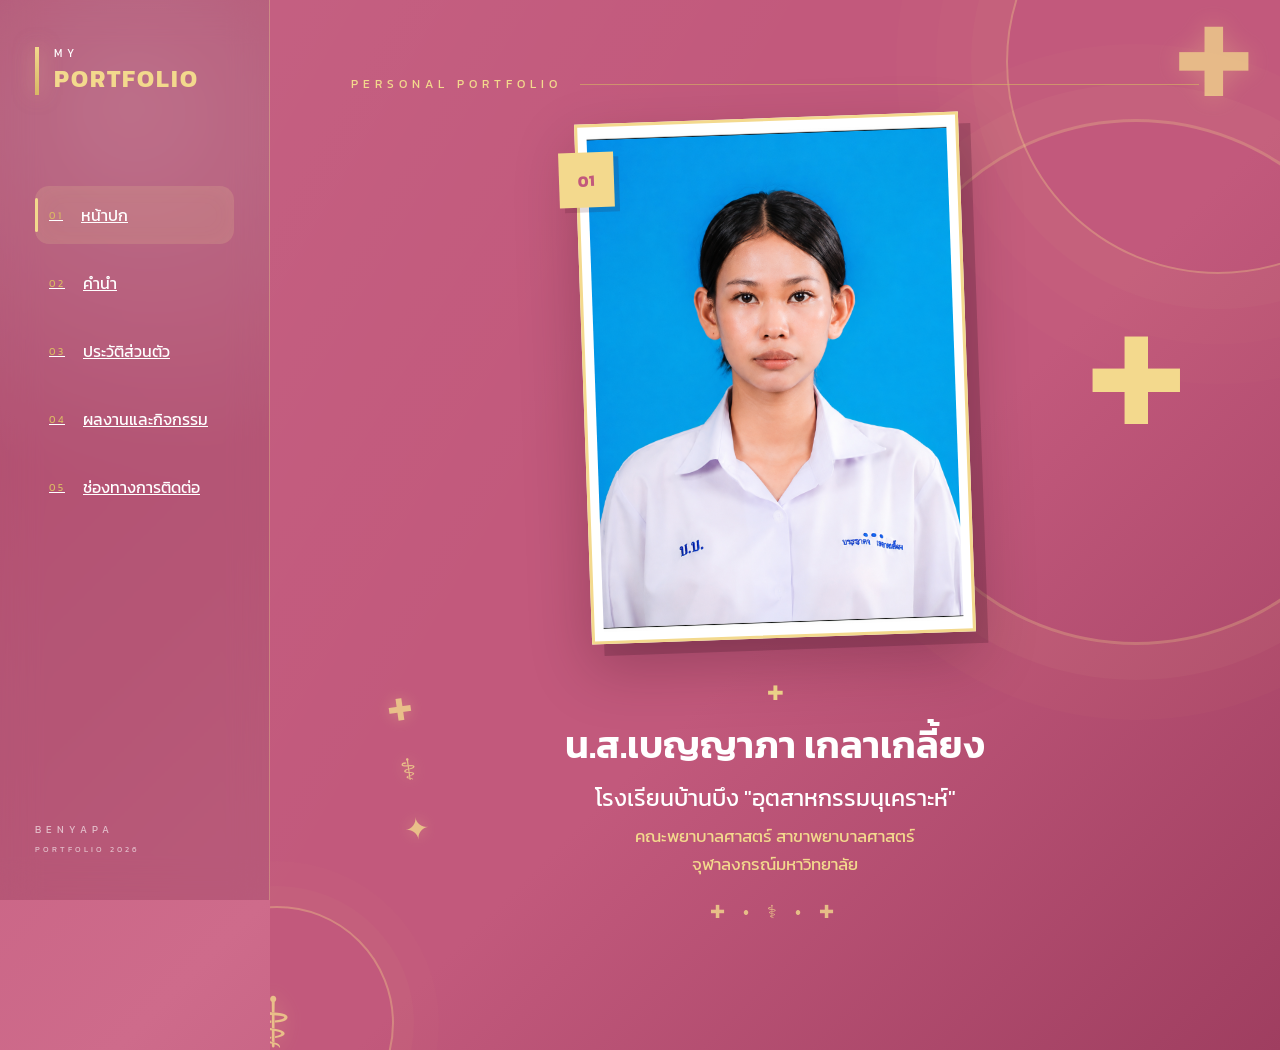
==== commit adc38a69: "Update index.html" ====
--- a/index.html
+++ b/index.html
@@ -29,27 +29,27 @@
             <a href="index.html" class="menu-item active">
                 <span class="number">01</span>
                 <span>หน้าปก</span>
-            </button>
+            </a>
             <!-- 02 คำนำ -->
-            <button class="menu-item" onclick="openPage('preface', this)">
+            <a href="index.html" class="menu-item">
                 <span class="number">02</span>
                 <span>คำนำ</span>
-            </button>
+            </a>
             <!-- 03 ประวัติส่วนตัว -->
-            <button class="menu-item" onclick="openPage('profile', this)">
+            <a href="index.html" class="menu-item">
                 <span class="number">03</span>
                 <span>ประวัติส่วนตัว</span>
-            </button>
+            </a>
             <!-- 04 ผลงานและกิจกรรม -->
-            <button class="menu-item" onclick="openPage('activities', this)">
+            <a href="index.html" class="menu-item">
                 <span class="number">04</span>
                 <span>ผลงานและกิจกรรม</span>
-            </button>
+            </a>
             <!-- 05 ช่องทางการติดต่อ -->
-            <button class="menu-item" onclick="openPage('contact', this)">
+            <a href="index.html" class="menu-item">
                 <span class="number">05</span>
                 <span>ช่องทางการติดต่อ</span>
-            </button>
+            </a>
         </nav>
         <div class="sidebar-footer">
             <span>BENYAPA</span>
@@ -90,6 +90,10 @@
                 </div>
             </div>
         </section>
+    </main>
+
+</body>
+</html>
         <!-- ======================================
              02 PREFACE / คำนำ
         ======================================= -->
@@ -123,7 +127,6 @@
             </div>
         </section>
 
-        
         <!-- ======================================
              03 PROFILE / ประวัติส่วนตัว
         ======================================= -->
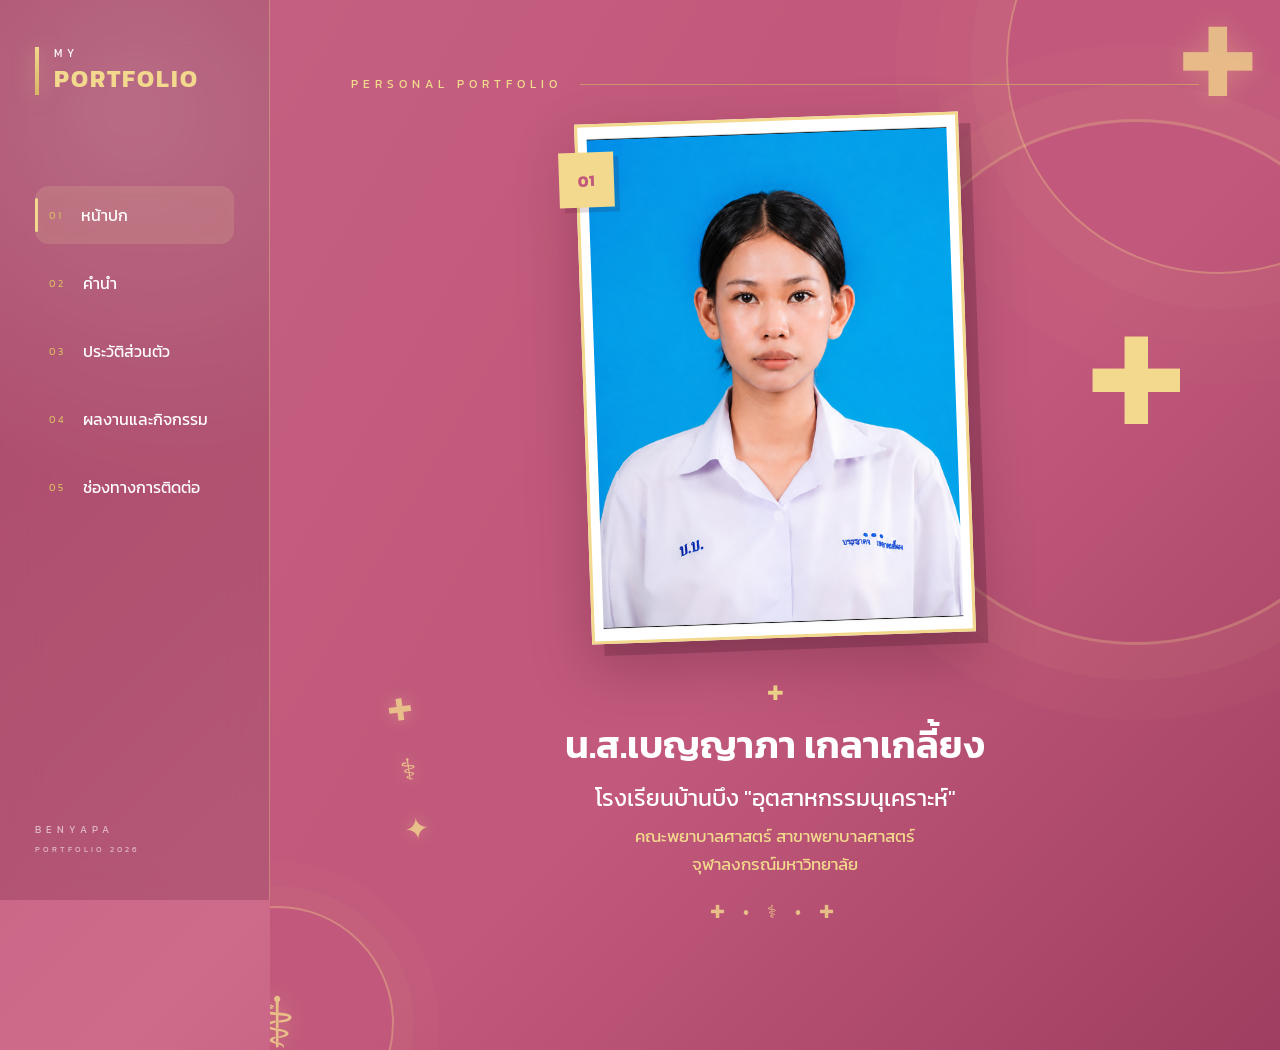
==== commit f7d8454b: "Update index.html" ====
--- a/index.html
+++ b/index.html
@@ -94,388 +94,3 @@
 
 </body>
 </html>
-        <!-- ======================================
-             02 PREFACE / คำนำ
-        ======================================= -->
-        <section id="preface" class="page">
-            <div class="page-title">
-                <span>02</span>
-                <h1>คำนำ</h1>
-                <p>
-                    PREFACE
-                </p>
-            </div>
-            <div class="preface-layout">
-                <div class="vertical-text">
-                    PORTFOLIO
-                </div>
-                <div class="text-card">
-                    <div class="quote-mark">
-                        “
-                    </div>
-                    <p>
-                        &nbsp;&nbsp;แฟ้มสะสมผลงาน (Portfolio) เล่มนี้
-                        จัดทำขึ้นเพื่อเป็นตัวแทนในการนำเสนอข้อมูลเกี่ยวกับ
-                        ประวัติส่วนตัว ความรู้ ความสามารถ ทักษะ และกิจกรรมต่างๆ
-                        ของข้าพเจ้า โดยเฉพาะความสนใจและความมุ่งมั่นที่มีต่อการศึกษาต่อ
-                    </p>
-                    <p>
-                        &nbsp;&nbsp;ภายในแฟ้มสะสมผลงานเล่มนี้ ประกอบด้วย
-                        ประวัติส่วนตัว ผลการเรียน กิจกรรมที่ข้าพเจ้าได้เข้าร่วม
-                    </p>
-                </div>
-            </div>
-        </section>
-
-        <!-- ======================================
-             03 PROFILE / ประวัติส่วนตัว
-        ======================================= -->
-        <section id="profile" class="page">
-            <div class="page-title">
-                <span>03</span>
-                <h1>ประวัติส่วนตัว</h1>
-                <p>
-                    ABOUT ME
-                </p>
-            </div>
-            <div class="profile-layout">
-                <!-- PERSONAL -->
-                <div class="info-card">
-                    <div class="card-number">
-                        01
-                    </div>
-                    <h2>
-                        ประวัติส่วนตัว
-                    </h2>
-                    <div class="info-row">
-                        <span>ชื่อ</span>
-                        <strong>
-                            น.ส.เบญญาภา เกลาเกลี้ยง
-                        </strong>
-                    </div>
-                    <div class="info-row">
-                        <span>ชื่อเล่น</span>
-                        <strong>
-                            โบนัส
-                        </strong>
-                    </div>
-                    <div class="info-row">
-                        <span>อายุ</span>
-                        <strong>
-                            17 ปี
-                        </strong>
-                    </div>
-                    <div class="info-row">
-                        <span>วันเกิด</span>
-                        <strong>
-                            26 ธันวาคม 2551
-                        </strong>
-                    </div>
-                    <div class="info-row">
-                        <span>สัญชาติ</span>
-                        <strong>
-                            ไทย
-                        </strong>
-                    </div>
-                    <div class="info-row">
-                        <span>เชื้อชาติ</span>
-                        <strong>
-                            ไทย
-                        </strong>
-                    </div>
-                    <div class="info-row">
-                        <span>ศาสนา</span>
-                        <strong>
-                            พุทธ
-                        </strong>
-                    </div>
-                </div>
-                <!-- EDUCATION -->
-                <div class="info-card education">
-                    <div class="card-number">
-                        02
-                    </div>
-                    <h2>
-                        ประวัติการศึกษา
-                    </h2>
-                    <div class="education-main">
-                        <span>
-                            SCHOOL
-                        </span>
-                        <h3>
-                            โรงเรียนบ้านบึง
-                            <br>
-                            "อุตสาหกรรมนุเคราะห์"
-                        </h3>
-                    </div>
-                    <div class="info-row">
-                        <span>แผนการเรียน</span>
-                        <strong>
-                            วิทยาศาสตร์-คณิตศาสตร์ (MSEP)
-                        </strong>
-                    </div>
-                    <div class="gpax">
-                        <span>
-                            GPAX
-                        </span>
-                        <strong>
-                            3.83
-                        </strong>
-                    </div>
-                </div>
-            </div>
-        </section>
-
-        
-        <!-- ======================================
-             04 ACTIVITIES / ผลงานและกิจกรรม
-        ======================================= -->
-        <section id="activities" class="page">
-            <div class="page-title">
-                <span>04</span>
-                <h1>ผลงานและกิจกรรม</h1>
-                <p>
-                    ACTIVITIES & ACHIEVEMENTS
-                </p>
-            </div>
-            
-            <!-- ACTIVITY 01 -->
-            <article class="activity">
-                <div class="activity-image">
-                    <img src="images/activity1.jpg"
-                        alt="Chula X MOOC">
-                    <span>
-                        01
-                    </span>
-                </div>
-                
-                <div class="activity-content">
-                    <span class="activity-label">
-                        CERTIFICATE
-                    </span>
-                    <h2>
-                        เปิดโลกเคมี:
-                        สารประกอบอินทรีย์และพอลิเมอร์
-                        Chula X MOOC
-                    </h2>
-                    <div class="activity-date">
-                        30 มีนาคม 2569
-                    </div>
-                    <p>
-                        ได้รับเกียรติบัตรจากการเรียนล่วงหน้า
-                        เปิดโลกเคมี: สารประกอบอินทรีย์และพอลิเมอร์
-                        Chula X MOOC
-                    </p>
-                    <div class="learning">
-                        <strong>
-                            สิ่งที่ได้รับ
-                        </strong>
-                        <span>
-                            ได้รับความรู้เรื่องสารประกอบอินทรีย์
-                            และพอลิเมอร์
-                        </span>
-                    </div>
-                </div>
-            </article>
-            <!-- ACTIVITY 02 -->
-            <article class="activity reverse">
-                <div class="activity-image">
-                    <img src="images/activity2.jpg"
-                        alt="กิจกรรมจิตอาสาป้องกันเอดส์">
-                    <span>
-                        02
-                    </span>
-                </div>
-                <div class="activity-content">
-                    <span class="activity-label">
-                        VOLUNTEER
-                    </span>
-                    <h2>
-                        กิจกรรมอบรมแกนนำจิตอาสา
-                        ป้องกันเอดส์
-                    </h2>
-                    <p>
-                        ได้รับเกียรติบัตรจากการเป็นคณะกรรมการ
-                        จัดกิจกรรมอบรมแกนนำจิตอาสาป้องกันเอดส์
-                        เทิดพระเกียรติพระเจ้าวรวงศ์เธอ
-                        พระองค์เจ้าโสมสวลี กรมหมื่นสุทธนารีนาถ
-                    </p>
-                    <p>
-                        ณ โรงเรียนบ้านบึง "อุตสาหกรรมนุเคราะห์"
-                    </p>
-                    <div class="activity-date">
-                        13 - 15 กรกฎาคม 2569
-                    </div>
-                    <div class="learning">
-                        <strong>
-                            สิ่งที่ได้รับ
-                        </strong>
-                        <span>
-                            ได้ทำจิตอาสาและรับความรู้เรื่องเอดส์
-                            ทั้งในการป้องกันและวิธีรักษาตนเอง
-                            ให้ห่างไกลจากโรคเอดส์
-                        </span>
-                    </div>
-                </div>
-            </article>
-            <!-- ACTIVITY 03 -->
-            <article class="gallery-activity">
-                <div class="gallery-images">
-                    <div>
-                        <img src="images/activity3.jpg"
-                            alt="กิจกรรมป่าชายเลน">
-                    </div>
-                    <div>
-                        <img src="images/activity4.jpg"
-                            alt="กิจกรรมป่าชายเลน">
-                    </div>
-                </div>
-                <div class="gallery-text">
-                    <span class="activity-label">
-                        VOLUNTEER PROJECT
-                    </span>
-                    <h2>
-                        โครงการ "หัวใจจิตอาสาฟื้นฟูป่าชายเลน"
-                    </h2>
-                    <p>
-                        มูลนิธิวิถีธรรมชลบุรีร่วมกับกลุ่มจิตอาสา
-                        DRAGON EYE GROUP
-                    </p>
-                    <p>
-                        ณ สวนป่าชายเลน สอ.รฝ.
-                        กองทัพเรือ สัตหีบ
-                    </p>
-                    <div class="activity-date">
-                        8 พฤษภาคม 2569
-                    </div>
-                    <div class="learning">
-                        <strong>
-                            สิ่งที่ได้รับ
-                        </strong>
-                        <span>
-                            ได้รับความรู้และได้ร่วมทำจิตอาสา
-                            ในการปลูกป่าชายเลนเพื่อป้องกัน
-                            การกัดเซาะชายฝั่งและเป็นแหล่ง
-                            ที่อยู่อาศัยของสัตว์น้ำขนาดเล็ก
-                        </span>
-                    </div>
-                </div>
-            </article>
-            <!-- ACTIVITY 04 -->
-            <article class="gallery-activity">
-                <div class="gallery-images">
-                    <div>
-                        <img src="images/activity5.jpg"
-                            alt="IS THIS GOOD">
-                    </div>
-                    <div>
-                        <img src="activity6.jpg"
-                            alt="IS THIS GOOD">
-                    </div>
-                </div>
-                <div class="gallery-text">
-                    <span class="activity-label">
-                        MORAL ACTIVITY
-                    </span>
-                    <h2>
-                        IS THIS GOOD V.3
-                        <br>
-                        # ASK YOUR HEART
-                    </h2>
-                    <p>
-                        มูลนิธิวิถีธรรมชลบุรี
-                        อาณาจักรธรรมกรุงเทพฯ เขตบ่อยชลบุรี
-                    </p>
-                    <div class="activity-date">
-                        20 - 21 มิถุนายน 2569
-                    </div>
-                    <div class="learning">
-                        <strong>
-                            สิ่งที่ได้รับ
-                        </strong>
-                        <span>
-                            ได้ดูแลและจัดกิจกรรมเสริมสร้าง
-                            คุณธรรมจริยธรรมให้แก่เด็ก
-                            เพื่อขัดเกลาจิตใจ ปลูกฝังคุณธรรมจริยธรรม
-                            ให้เติบโตเป็นผู้ใหญ่ที่ดีของสังคม
-                        </span>
-                    </div>
-                </div>
-            </article>
-        </section>
-        <!-- ======================================
-             05 CONTACT / ช่องทางการติดต่อ
-        ======================================= -->
-        <section id="contact" class="page">
-            <div class="page-title">
-                <span>05</span>
-                <h1>ช่องทางการติดต่อ</h1>
-                <p>
-                    CONTACT
-                </p>
-            </div>
-            <div class="contact-layout">
-                <div class="contact-intro">
-                    <span>
-                        LET'S CONNECT
-                    </span>
-                    <h2>
-                        Thank you for<br>
-                        visiting my<br>
-                        portfolio.
-                    </h2>
-                    <div class="contact-line"></div>
-                </div>
-                <div class="contact-list">
-                    <a class="contact-card"
-                        href="mailto:kelakeliyngb@gmail.com">
-                        <span class="contact-icon">
-                            ✉
-                        </span>
-                        <div>
-                            <small>
-                                GMAIL
-                            </small>
-                            <strong>
-                                kelakeliyngb@gmail.com
-                            </strong>
-                        </div>
-                    </a>
-                    <a class="contact-card"
-                        href="tel:0805057578">
-                        <span class="contact-icon">
-                            ☎
-                        </span>
-                        <div>
-                            <small>
-                                TELEPHONE
-                            </small>
-                            <strong>
-                                0805057578
-                            </strong>
-                        </div>
-                    </a>
-                    <div class="contact-card">
-                        <span class="contact-icon">
-                            ◎
-                        </span>
-                        <div>
-                            <small>
-                                LINE ID
-                            </small>
-                            <strong>
-                                bonus_benyapa
-                            </strong>
-                        </div>
-                    </div>
-                </div>
-            </div>
-            <div class="contact-footer">
-                BENYAPA KELAKLIENG · PORTFOLIO 2026
-            </div>
-        </section>
-    </main>
-    <!-- JavaScript -->
-    <script src="script.js"></script>
-</body>
-</html>
--- a/style.css
+++ b/style.css
@@ -1,21 +1,30 @@
 /* =====================================================
    BENYAPA PORTFOLIO
    PINK × GOLD × NURSING
+   VERSION : MULTI PAGE
+===================================================== */
+
+
+/* =====================================================
+   COLOR SYSTEM
 ===================================================== */
 
 :root {
     --pink: #c2597c;
-    --pink-dark: #9f3f61;
+    --pink-dark: #963957;
+    --pink-deep: #8f3455;
     --pink-light: #d9829f;
 
-    --gold: #d6b56a;
-    --gold-light: #f2d995;
+    --gold: #d8b765;
+    --gold-light: #f3d98d;
 
     --white: #fff8fb;
+    --cream: #fff8f4;
+
     --text: #32151f;
 
-    --glass: rgba(255,255,255,0.12);
-    --border: rgba(242,217,149,0.35);
+    --glass: rgba(255, 255, 255, 0.12);
+    --border: rgba(243, 217, 141, 0.35);
 }
 
 
@@ -35,18 +44,25 @@
 
 body {
     min-height: 100vh;
+
     font-family: "Kanit", sans-serif;
+
     color: var(--text);
+
     overflow-x: hidden;
 
     background:
-        radial-gradient(circle at 10% 10%,
+        radial-gradient(
+            circle at 10% 10%,
             rgba(255,255,255,0.25),
-            transparent 25%),
-
-        radial-gradient(circle at 90% 20%,
+            transparent 25%
+        ),
+
+        radial-gradient(
+            circle at 90% 20%,
             rgba(242,217,149,0.20),
-            transparent 25%),
+            transparent 25%
+        ),
 
         linear-gradient(
             135deg,
@@ -56,6 +72,10 @@
         );
 }
 
+a {
+    color: inherit;
+}
+
 
 /* =====================================================
    SIDEBAR
@@ -63,29 +83,39 @@
 
 .sidebar {
     position: fixed;
+
     width: 270px;
     height: 100vh;
+
     left: 0;
     top: 0;
+
     padding: 45px 35px;
 
     border-right: 1px solid var(--border);
 
-    background: rgba(90,20,45,0.18);
+    background:
+        rgba(90,20,45,0.22);
+
     backdrop-filter: blur(18px);
+    -webkit-backdrop-filter: blur(18px);
 
     display: flex;
     flex-direction: column;
 
-    z-index: 100;
-}
-
-
-/* BRAND */
+    z-index: 9999;
+}
+
+
+/* =====================================================
+   BRAND
+===================================================== */
 
 .brand {
     display: flex;
+
     align-items: center;
+
     gap: 15px;
 }
 
@@ -93,26 +123,36 @@
     width: 4px;
     height: 48px;
 
-    background: linear-gradient(
-        to bottom,
-        var(--gold-light),
-        var(--gold)
-    );
-
-    box-shadow: 0 0 20px rgba(242,217,149,0.5);
+    flex-shrink: 0;
+
+    background:
+        linear-gradient(
+            to bottom,
+            var(--gold-light),
+            var(--gold)
+        );
+
+    box-shadow:
+        0 0 20px rgba(242,217,149,0.5);
 }
 
 .brand span {
     display: block;
+
     font-size: 11px;
+
     letter-spacing: 5px;
+
     color: white;
 }
 
 .brand strong {
     display: block;
+
     font-size: 24px;
+
     letter-spacing: 2px;
+
     color: var(--gold-light);
 }
 
@@ -123,1256 +163,190 @@
 
 .menu {
     margin-top: 90px;
+
     display: flex;
     flex-direction: column;
+
     gap: 10px;
-}
+
+    position: relative;
+
+    z-index: 10000;
+}
+
+
+/* เมนูใช้ <a> สำหรับการเปลี่ยนหน้า */
 
 .menu-item {
     position: relative;
 
+    display: flex;
+
+    align-items: center;
+
+    gap: 18px;
+
+    width: 100%;
+
+    padding: 17px 14px;
+
     border: none;
+    border-radius: 14px;
+
     background: transparent;
 
     color: white;
+
     font-family: inherit;
     font-size: 16px;
+
     text-align: left;
 
-    padding: 17px 14px;
-    border-radius: 14px;
+    text-decoration: none;
 
     cursor: pointer;
 
-    display: flex;
-    align-items: center;
-    gap: 18px;
-
-    transition: 0.3s ease;
-}
+    pointer-events: auto;
+
+    transition:
+        background 0.3s ease,
+        transform 0.3s ease;
+}
+
+
+/* เส้นทองด้านซ้าย */
 
 .menu-item::before {
     content: "";
+
     position: absolute;
+
     left: 0;
 
     width: 3px;
     height: 0;
 
     border-radius: 10px;
+
     background: var(--gold-light);
 
     transition: 0.3s ease;
-}
+
+    pointer-events: none;
+}
+
+
+/* hover */
 
 .menu-item:hover {
-    background: rgba(242,217,149,0.10);
+    background:
+        rgba(242,217,149,0.10);
+
     transform: translateX(6px);
 }
 
-.menu-item:hover::before,
+.menu-item:hover::before {
+    height: 60%;
+}
+
+
+/* active */
+
+.menu-item.active {
+    background:
+        rgba(242,217,149,0.14);
+
+    box-shadow:
+        inset 0 0 25px rgba(242,217,149,0.05);
+}
+
 .menu-item.active::before {
     height: 60%;
 }
 
-.menu-item.active {
-    background: rgba(242,217,149,0.14);
-    box-shadow: inset 0 0 25px rgba(242,217,149,0.05);
-}
+
+/* เลข 01-05 */
 
 .menu-item .number {
     color: var(--gold);
+
     font-size: 10px;
+
     letter-spacing: 2px;
-}
-
-
-/* SIDEBAR FOOTER */
+
+    flex-shrink: 0;
+}
+
+
+/* ป้องกัน span ขวางการคลิก */
+
+.menu-item span {
+    pointer-events: none;
+}
+
+
+/* =====================================================
+   SIDEBAR FOOTER
+===================================================== */
 
 .sidebar-footer {
     margin-top: auto;
 
     display: flex;
     flex-direction: column;
+
     gap: 6px;
 
     color: white;
+
     opacity: 0.6;
 }
 
 .sidebar-footer span {
     letter-spacing: 5px;
+
     font-size: 10px;
 }
 
 .sidebar-footer small {
     font-size: 8px;
+
     letter-spacing: 3px;
 }
 
 
 /* =====================================================
-   MAIN / PAGE
+   MAIN
 ===================================================== */
 
 .main {
     margin-left: 270px;
+
     min-height: 100vh;
 }
 
-.page {
-    min-height: 100vh;
-    padding: 75px 8% 100px;
-
-    display: none;
-    position: relative;
-    overflow: hidden;
-
-    color: white;
-
-    /* พื้นหลัง */
-    background-color: var(--pink);
-
-    background-image:
-        linear-gradient(
-            rgba(255,255,255,0.045) 1px,
-            transparent 1px
-        ),
-        linear-gradient(
-            90deg,
-            rgba(255,255,255,0.045) 1px,
-            transparent 1px
-        ),
-        radial-gradient(
-            circle at 15% 20%,
-            rgba(255,255,255,0.14),
-            transparent 28%
-        ),
-        radial-gradient(
-            circle at 85% 80%,
-            rgba(242,217,149,0.14),
-            transparent 30%
-        );
-
-    background-size:
-        55px 55px,
-        55px 55px,
-        auto,
-        auto;
-}
-
-.page.active {
-    display: block;
-    animation: pageIn 0.6s ease;
-}
-
-@keyframes pageIn {
-    from {
-        opacity: 0;
-        transform: translateY(20px);
-    }
-
-    to {
-        opacity: 1;
-        transform: translateY(0);
-    }
-}
-
-
-/* =====================================================
-   NURSING DECORATION
-===================================================== */
-
-/* มุมขวาบน */
-.page::before {
-    content: "✚   ⚕";
-
-    position: absolute;
-    top: 35px;
-    right: 6%;
-
-    color: var(--gold-light);
-    font-size: 28px;
-    letter-spacing: 8px;
-
-    opacity: 0.7;
-
-    text-shadow:
-        0 0 15px rgba(242,217,149,0.35);
-
-    animation: floatNurse 5s ease-in-out infinite;
-}
-
-
-/* มุมซ้ายล่าง */
-.page::after {
-    content: "♡   ✚";
-
-    position: absolute;
-    left: 4%;
-    bottom: 45px;
-
-    color: var(--gold);
-    font-size: 24px;
-    letter-spacing: 8px;
-
-    opacity: 0.55;
-
-    text-shadow:
-        0 0 15px rgba(242,217,149,0.35);
-}
-
-@keyframes floatNurse {
-    0%,100% {
-        transform: translateY(0);
-    }
-
-    50% {
-        transform: translateY(8px);
-    }
-}
-
-
-/* ทำให้เนื้อหาอยู่ด้านหน้า */
-
-.page > * {
-    position: relative;
-    z-index: 2;
-}
-
-
-/* =====================================================
-   GOLD DECORATION
-===================================================== */
-
-.page-title::before {
-    content: "✚  ─────  ⚕";
-
-    position: absolute;
-    right: 5%;
-    top: 5px;
-
-    color: var(--gold-light);
-    font-size: 12px;
-    letter-spacing: 5px;
-
-    opacity: 0.7;
-}
-
-
-/* =====================================================
-   HOME / หน้าปก
-===================================================== */
-
-#home {
-    text-align: center;
-}
-
-.home-container {
-    min-height: calc(100vh - 175px);
-
-    display: flex;
-    flex-direction: column;
-
-    align-items: center;
-    justify-content: center;
-
-    position: relative;
-}
-
-
-/* ด้านบน */
-
-.home-top {
-    width: 100%;
-    max-width: 900px;
-
-    display: flex;
-    align-items: center;
-
-    gap: 18px;
-    margin-bottom: 25px;
-}
-
-.mini-title {
-    color: var(--gold-light);
-    font-size: 12px;
-    letter-spacing: 5px;
-    white-space: nowrap;
-}
-
-.decor-line {
-    height: 1px;
-    flex: 1;
-    background: var(--gold);
-    opacity: 0.6;
-}
-
-
-/* ชื่อ Portfolio */
-
-.portfolio-title {
-    color: white;
-
-    font-size: clamp(60px, 8vw, 120px);
-    line-height: 0.8;
-
-    letter-spacing: 12px;
-
-    margin-bottom: 40px;
-
-    text-shadow:
-        0 15px 40px rgba(70,10,35,0.2);
-}
-
-.portfolio-title span {
-    color: var(--gold-light);
-    padding-left: 60px;
-}
-
-
-/* =====================================================
-   รูปหน้าปก
-===================================================== */
-
-.main-photo {
-    width: min(30vw, 390px);
-    height: min(58vh, 520px);
-
-    position: relative;
-
-    margin-bottom: 30px;
-
-    background: white;
-    padding: 9px;
-
-    box-shadow:
-        12px 12px 0 rgba(70,20,40,0.2),
-        0 25px 55px rgba(0,0,0,0.2);
-
-    transform: rotate(-2deg);
-
-    transition: 0.4s ease;
-}
-
-.main-photo img {
-    width: 100%;
-    height: 100%;
-
-    object-fit: cover;
-    display: block;
-
-    border: none !important;
-    border-radius: 0;
-}
-
-.main-photo:hover {
-    transform: rotate(0deg) translateY(-8px);
-}
-
-
-/* เลข 01 */
-
-.main-photo::before {
-    content: "01";
-
-    position: absolute;
-    left: -20px;
-    top: 25px;
-
-    width: 55px;
-    height: 55px;
-
-    background: var(--gold-light);
-    color: var(--pink);
-
-    display: flex;
-    align-items: center;
-    justify-content: center;
-
-    font-weight: 700;
-
-    box-shadow:
-        5px 5px 0 rgba(60,10,30,0.15);
-
-    z-index: 5;
-}
-
-
-/* =====================================================
-   ข้อมูลหน้าปก
-===================================================== */
-
-.home-info {
-    width: min(90%, 850px);
-    padding: 10px 20px 25px;
-}
-
-.home-info::before {
-    content: "✚";
-
-    display: block;
-
-    color: var(--gold-light);
-    font-size: 20px;
-
-    margin-bottom: 8px;
-}
-
-.home-info h1 {
-    color: white;
-
-    font-size: clamp(27px, 3vw, 45px);
-    font-weight: 600;
-
-    margin-bottom: 8px;
-}
-
-.home-info h2 {
-    color: white;
-
-    font-size: clamp(17px, 1.8vw, 25px);
-    font-weight: 400;
-
-    margin-bottom: 8px;
-}
-
-.university {
-    color: var(--gold-light);
-
-    font-size: clamp(14px, 1.3vw, 19px);
-    line-height: 1.7;
-}
-
-
-/* =====================================================
-   PAGE TITLE
-===================================================== */
-
-.page-title {
-    margin-bottom: 60px;
-}
-
-.page-title > span {
-    color: var(--gold-light);
-
-    font-size: 12px;
-    letter-spacing: 6px;
-}
-
-.page-title h1 {
-    color: white;
-
-    font-size: clamp(45px, 6vw, 80px);
-    line-height: 1;
-
-    margin-top: 7px;
-}
-
-.page-title p {
-    color: var(--gold-light);
-
-    font-size: 10px;
-    letter-spacing: 6px;
-
-    margin-top: 12px;
-}
-
-
-/* =====================================================
-   PREFACE / คำนำ
-===================================================== */
-
-.preface-layout {
-    max-width: 1050px;
-
-    display: grid;
-    grid-template-columns: 90px 1fr;
-
-    gap: 35px;
-}
-
-
-/* PORTFOLIO แนวตั้ง */
-
-.vertical-text {
-    writing-mode: vertical-rl;
-
-    color: var(--gold-light);
-
-    font-size: 11px;
-    letter-spacing: 8px;
-
-    border-left: 2px solid var(--gold);
-
-    padding: 20px 0;
-}
-
-
-/* กล่องคำนำ */
-
-.text-card {
-    position: relative;
-
-    padding: 60px;
-
-    background: rgba(255,250,252,0.96);
-
-    color: var(--text);
-
-    border: 2px solid var(--gold);
-
-    border-radius: 5px;
-
-    box-shadow:
-        12px 12px 0 rgba(80,25,48,0.20),
-        0 25px 55px rgba(0,0,0,0.15);
-
-    transform: rotate(1deg);
-
-    transition: 0.4s ease;
-
-    overflow: hidden;
-}
-
-.text-card:hover {
-    transform: rotate(0deg) translateY(-5px);
-}
-
-
-/* เครื่องหมายคำพูด */
-
-.quote-mark {
-    position: absolute;
-
-    top: 15px;
-    left: 30px;
-
-    color: var(--gold);
-
-    font-family: Georgia, serif;
-    font-size: 75px;
-}
-
-
-/* ข้อความ */
-
-.text-card p {
-    position: relative;
-
-    color: #4d2734;
-
-    font-size: clamp(16px, 1.4vw, 21px);
-    line-height: 2;
-
-    margin-bottom: 22px;
-}
-
-
-/* เครื่องหมายพยาบาลมุมกล่อง */
-
-.text-card::before {
-    content: "✚  ⚕";
-
-    position: absolute;
-
-    right: 25px;
-    top: 20px;
-
-    color: var(--gold);
-
-    font-size: 22px;
-    letter-spacing: 5px;
-
-    opacity: 0.8;
-}
-
-.text-card::after {
-    content: "BENYAPA  •  NURSING  •  2026";
-
-    position: absolute;
-
-    right: 25px;
-    bottom: 18px;
-
-    color: var(--pink);
-
-    font-size: 9px;
-    letter-spacing: 3px;
-}
-
-
-/* =====================================================
-   PROFILE / ประวัติส่วนตัว
-===================================================== */
-
-.profile-layout {
-    max-width: 1150px;
-
-    display: grid;
-    grid-template-columns: 1fr 1fr;
-
-    gap: 30px;
-}
-
-.info-card {
-    position: relative;
-
-    padding: 40px;
-
-    background: var(--glass);
-
-    border: 1px solid var(--border);
-    border-radius: 18px;
-
-    backdrop-filter: blur(15px);
-
-    box-shadow:
-        0 20px 60px rgba(60,10,30,0.12);
-
-    transition: 0.4s ease;
-}
-
-.info-card:hover {
-    transform: translateY(-6px);
-
-    background: rgba(255,255,255,0.17);
-}
-
-.info-card h2 {
-    color: white;
-
-    font-size: 29px;
-
-    margin-bottom: 30px;
-}
-
-.card-number {
-    position: absolute;
-
-    top: 25px;
-    right: 30px;
-
-    color: var(--gold-light);
-
-    font-size: 11px;
-    letter-spacing: 4px;
-}
-
-.info-row {
-    padding: 14px 0;
-
-    border-bottom:
-        1px solid rgba(242,217,149,0.20);
-
-    display: flex;
-    flex-direction: column;
-    gap: 3px;
-}
-
-.info-row span {
-    color: var(--gold-light);
-
-    font-size: 11px;
-}
-
-.info-row strong {
-    color: white;
-
-    font-size: 17px;
-    font-weight: 400;
-}
-
-
-/* =====================================================
-   EDUCATION
-===================================================== */
-
-.education-main {
-    padding: 20px 0 30px;
-}
-
-.education-main span {
-    color: var(--gold-light);
-
-    letter-spacing: 5px;
-    font-size: 9px;
-}
-
-.education-main h3 {
-    color: white;
-
-    font-size: 25px;
-    font-weight: 500;
-
-    line-height: 1.5;
-
-    margin-top: 8px;
-}
-
-.gpax {
-    margin-top: 30px;
-
-    display: flex;
-    align-items: center;
-    justify-content: space-between;
-}
-
-.gpax span {
-    color: var(--gold-light);
-}
-
-.gpax strong {
-    color: var(--gold-light);
-
-    font-size: 60px;
-}
-
-
-/* =====================================================
-   ACTIVITIES
-===================================================== */
-
-.activity {
-    max-width: 1150px;
-
-    display: grid;
-    grid-template-columns: 42% 1fr;
-
-    gap: 55px;
-
-    align-items: center;
-
-    padding: 45px 0;
-
-    border-top:
-        1px solid rgba(242,217,149,0.30);
-}
-
-.activity-image img {
-    width: 100%;
-
-    aspect-ratio: 4 / 3;
-
-    object-fit: contain;
-
-    display: block;
-
-    border: none !important;
-    background: transparent;
-
-    transition: 0.5s ease;
-}
-
-.activity-image img:hover {
-    transform: scale(1.025);
-}
-
-.activity-image > span {
-    position: absolute;
-
-    right: -15px;
-    bottom: -15px;
-
-    background: var(--gold);
-
-    color: var(--pink-dark);
-
-    border-radius: 30px;
-
-    padding: 9px 15px;
-
-    font-size: 10px;
-    letter-spacing: 2px;
-}
-
-.activity-label {
-    color: var(--gold-light);
-
-    font-size: 9px;
-    letter-spacing: 5px;
-}
-
-.activity-content h2 {
-    color: white;
-
-    font-size: clamp(24px, 2.4vw, 35px);
-
-    line-height: 1.45;
-
-    margin: 12px 0 15px;
-}
-
-.activity-content p {
-    color: white;
-
-    font-size: 16px;
-    line-height: 1.9;
-}
-
-.activity-date {
-    color: var(--gold-light);
-
-    margin: 15px 0;
-    font-size: 12px;
-}
-
-
-/* =====================================================
-   LEARNING
-===================================================== */
-
-.learning {
-    margin-top: 20px;
-
-    padding: 18px 20px;
-
-    border-left: 2px solid var(--gold-light);
-
-    background: rgba(255,255,255,0.07);
-
-    border-radius: 0 10px 10px 0;
-
-    display: flex;
-    flex-direction: column;
-    gap: 5px;
-}
-
-.learning strong {
-    color: var(--gold-light);
-    font-size: 12px;
-}
-
-.learning span {
-    color: white;
-
-    font-size: 14px;
-    line-height: 1.8;
-}
-
-
-/* =====================================================
-   GALLERY
-===================================================== */
-
-.gallery-activity {
-    max-width: 1150px;
-
-    padding: 55px 0;
-
-    border-top:
-        1px solid rgba(242,217,149,0.30);
-}
-
-.gallery-images {
-    display: grid;
-    grid-template-columns: 1fr 1fr;
-
-    gap: 30px;
-
-    margin-bottom: 40px;
-}
-
-.gallery-images img {
-    width: 100%;
-
-    aspect-ratio: 4 / 3;
-
-    object-fit: contain;
-
-    display: block;
-
-    border: none !important;
-
-    transition: 0.5s ease;
-}
-
-.gallery-images img:hover {
-    transform: scale(1.025);
-}
-
-.gallery-text h2 {
-    color: white;
-
-    font-size: clamp(27px, 3vw, 42px);
-
-    margin: 10px 0;
-}
-
-.gallery-text p {
-    color: white;
-
-    line-height: 1.8;
-}
-
-
-/* =====================================================
-   CONTACT
-===================================================== */
-
-.contact-layout {
-    max-width: 1100px;
-
-    display: grid;
-    grid-template-columns: 1fr 1fr;
-
-    gap: 80px;
-
-    align-items: center;
-}
-
-.contact-intro > span {
-    color: var(--gold-light);
-
-    font-size: 10px;
-    letter-spacing: 6px;
-}
-
-.contact-intro h2 {
-    color: white;
-
-    font-size: clamp(40px, 5vw, 70px);
-
-    line-height: 1.05;
-
-    margin: 20px 0;
-}
-
-.contact-line {
-    width: 100px;
-    height: 2px;
-
-    background: var(--gold-light);
-
-    box-shadow:
-        0 0 15px rgba(242,217,149,0.5);
-}
-
-
-/* CONTACT CARD */
-
-.contact-list {
-    display: flex;
-    flex-direction: column;
-    gap: 15px;
-}
-
-.contact-card {
-    text-decoration: none;
-
-    color: white;
-
-    border: 1px solid var(--border);
-
-    background: var(--glass);
-
-    padding: 25px;
-
-    display: flex;
-    align-items: center;
-
-    gap: 20px;
-
-    border-radius: 16px;
-
-    backdrop-filter: blur(15px);
-
-    transition: 0.35s ease;
-}
-
-.contact-card:hover {
-    transform: translateX(10px);
-
-    background: rgba(255,255,255,0.17);
-
-    border-color: var(--gold-light);
-}
-
-.contact-icon {
-    width: 50px;
-    height: 50px;
-
-    border: 1px solid var(--gold);
-
-    border-radius: 50%;
-
-    display: flex;
-    align-items: center;
-    justify-content: center;
-
-    font-size: 20px;
-
-    color: var(--gold-light);
-}
-
-.contact-card small {
-    display: block;
-
-    color: var(--gold-light);
-
-    font-size: 8px;
-    letter-spacing: 4px;
-}
-
-.contact-card strong {
-    display: block;
-
-    color: white;
-
-    font-size: 16px;
-    font-weight: 400;
-
-    margin-top: 3px;
-}
-
-.contact-footer {
-    margin-top: 100px;
-
-    padding-top: 20px;
-
-    border-top: 1px solid var(--border);
-
-    color: var(--gold-light);
-
-    font-size: 8px;
-    letter-spacing: 5px;
-}
-
-
-/* =====================================================
-   ALL IMAGES
-===================================================== */
-
-img {
-    border: none !important;
-    outline: none !important;
-}
-
-
-/* =====================================================
-   TABLET
-===================================================== */
-
-@media (max-width: 1000px) {
-
-    .sidebar {
-        width: 220px;
-        padding: 35px 25px;
-    }
-
-    .main {
-        margin-left: 220px;
-    }
-
-    .page {
-        padding-left: 6%;
-        padding-right: 6%;
-    }
-
-    .profile-layout {
-        grid-template-columns: 1fr;
-    }
-
-    .contact-layout {
-        gap: 40px;
-    }
-}
-
-
-/* =====================================================
-   MOBILE
-===================================================== */
-
-@media (max-width: 700px) {
-
-    .sidebar {
-        position: relative;
-
-        width: 100%;
-        height: auto;
-
-        padding: 20px;
-
-        border-right: none;
-        border-bottom: 1px solid var(--border);
-    }
-
-    .brand {
-        justify-content: center;
-    }
-
-    .menu {
-        margin-top: 25px;
-
-        display: grid;
-        grid-template-columns: 1fr 1fr;
-
-        gap: 6px;
-    }
-
-    .menu-item {
-        font-size: 13px;
-        padding: 12px 8px;
-        gap: 8px;
-    }
-
-    .sidebar-footer {
-        display: none;
-    }
-
-    .main {
-        margin-left: 0;
-    }
-
-    .page {
-        padding: 45px 20px 70px;
-    }
-
-    .page-title {
-        margin-bottom: 40px;
-    }
-
-    .page-title h1 {
-        font-size: 45px;
-    }
-
-    .page-title::before {
-        display: none;
-    }
-
-
-    /* หน้าปก */
-
-    .home-container {
-        min-height: auto;
-    }
-
-    .home-top {
-        margin-top: 20px;
-    }
-
-    .portfolio-title {
-        font-size: 60px;
-        letter-spacing: 7px;
-    }
-
-    .portfolio-title span {
-        padding-left: 25px;
-    }
-
-    .main-photo {
-        width: min(75vw, 330px);
-        height: 430px;
-    }
-
-    .home-info h1 {
-        font-size: 28px;
-    }
-
-    .home-info h2 {
-        font-size: 17px;
-    }
-
-    .university {
-        font-size: 14px;
-    }
-
-
-    /* คำนำ */
-
-    .preface-layout {
-        grid-template-columns: 1fr;
-        width: 100%;
-    }
-
-    .vertical-text {
-        writing-mode: horizontal-tb;
-
-        border-left: none;
-        border-bottom: 2px solid var(--gold);
-
-        padding-bottom: 10px;
-    }
-
-    .text-card {
-        padding: 50px 25px 60px;
-    }
-
-    .text-card p {
-        font-size: 16px;
-        line-height: 1.9;
-    }
-
-
-    /* ประวัติ */
-
-    .info-card {
-        padding: 30px 22px;
-    }
-
-
-    /* กิจกรรม */
-
-    .activity {
-        grid-template-columns: 1fr;
-        gap: 30px;
-    }
-
-    .gallery-images {
-        grid-template-columns: 1fr;
-        gap: 30px;
-    }
-
-
-    /* ติดต่อ */
-
-    .contact-layout {
-        grid-template-columns: 1fr;
-        gap: 45px;
-    }
-
-    .contact-intro h2 {
-        font-size: 48px;
-    }
-
-    .contact-card {
-        padding: 20px;
-    }
-
-
-    /* ลดของตกแต่งบนมือถือ */
-
-    .page::before {
-        font-size: 20px;
-        right: 20px;
-    }
-
-    .page::after {
-        font-size: 18px;
-        left: 15px;
-    }
-}
-/* =====================================================
-   NURSING POSTER BACKGROUND
-   PINK × GOLD × MEDICAL
-===================================================== */
-
-:root {
-    --gold: #d8b765;
-    --gold-light: #f3d98d;
-    --pink: #c2597c;
-    --pink-dark: #8f3455;
-    --cream: #fff8f4;
-}
-
-
-/* =====================================================
-   พื้นหลังทุกหน้า
+
+/* =====================================================
+   PAGE
+   สำคัญมาก:
+   ใช้กับเว็บไซต์แบบแยก 5 HTML
+   จึงต้อง display:block
 ===================================================== */
 
 .page {
     position: relative;
+
+    min-height: 100vh;
+
+    padding: 75px 8% 100px;
+
+    display: block;
+
     overflow: hidden;
+
+    color: white;
+
+    isolation: isolate;
 
     background:
         linear-gradient(
@@ -1380,12 +354,72 @@
             #c2597c 0%,
             #c2597c 45%,
             #a94465 100%
-        ) !important;
-}
-
-
-/* =====================================================
-   รูปทรงเรขาคณิตขนาดใหญ่
+        );
+}
+
+
+/* =====================================================
+   PAGE ANIMATION
+===================================================== */
+
+.page {
+    animation: pageIn 0.6s ease;
+}
+
+@keyframes pageIn {
+
+    from {
+        opacity: 0;
+        transform: translateY(20px);
+    }
+
+    to {
+        opacity: 1;
+        transform: translateY(0);
+    }
+}
+
+
+/* =====================================================
+   BACKGROUND GRID
+===================================================== */
+
+.page {
+    background-image:
+
+        linear-gradient(
+            rgba(255,255,255,0.045) 1px,
+            transparent 1px
+        ),
+
+        linear-gradient(
+            90deg,
+            rgba(255,255,255,0.045) 1px,
+            transparent 1px
+        ),
+
+        radial-gradient(
+            circle at 15% 20%,
+            rgba(255,255,255,0.14),
+            transparent 28%
+        ),
+
+        radial-gradient(
+            circle at 85% 80%,
+            rgba(242,217,149,0.14),
+            transparent 30%
+        );
+        
+    background-size:
+        55px 55px,
+        55px 55px,
+        auto,
+        auto;
+}
+
+
+/* =====================================================
+   LARGE NURSING CIRCLE
 ===================================================== */
 
 .page::before {
@@ -1399,7 +433,9 @@
     right: -150px;
     top: -150px;
 
-    border: 2px solid rgba(243,217,141,0.45);
+    border:
+        2px solid rgba(243,217,141,0.45);
+
     border-radius: 50%;
 
     color: var(--gold-light);
@@ -1408,6 +444,7 @@
     font-weight: 300;
 
     display: flex;
+
     align-items: center;
     justify-content: center;
 
@@ -1425,11 +462,14 @@
 
     z-index: 0;
 
-    animation: nursingFloat 8s ease-in-out infinite alternate;
-}
-
-
-/* วงกลมด้านซ้ายล่าง */
+    animation:
+        nursingFloat 8s ease-in-out infinite alternate;
+}
+
+
+/* =====================================================
+   BOTTOM LEFT CIRCLE
+===================================================== */
 
 .page::after {
     content: "⚕";
@@ -1442,7 +482,9 @@
     left: -110px;
     bottom: -90px;
 
-    border: 2px solid rgba(243,217,141,0.45);
+    border:
+        2px solid rgba(243,217,141,0.45);
+
     border-radius: 50%;
 
     color: var(--gold-light);
@@ -1450,6 +492,7 @@
     font-size: 70px;
 
     display: flex;
+
     align-items: center;
     justify-content: center;
 
@@ -1469,22 +512,58 @@
 
 
 /* =====================================================
-   แผ่นกราฟิกเฉียงแบบโปสเตอร์
-===================================================== */
-
-.page {
-    isolation: isolate;
-}
+   CONTENT อยู่ด้านหน้า decoration
+===================================================== */
 
 .page > * {
     position: relative;
+
     z-index: 2;
 }
 
 
-/* แถบเฉียงด้านขวา */
-
-.page .page-title::after {
+/* =====================================================
+   PAGE TITLE
+===================================================== */
+
+.page-title {
+    position: relative;
+
+    margin-bottom: 60px;
+}
+
+
+/* เส้นและสัญลักษณ์ด้านขวา */
+
+.page-title::before {
+    content: "✚   ⚕   ✦";
+
+    position: absolute;
+
+    right: 30px;
+    top: -10px;
+
+    color: var(--gold-light);
+
+    font-size: 25px;
+
+    letter-spacing: 12px;
+
+    opacity: 0.9;
+
+    text-shadow:
+        0 0 15px rgba(243,217,141,0.5);
+
+    animation:
+        symbolFloat 5s ease-in-out infinite;
+
+    pointer-events: none;
+}
+
+
+/* แถบเฉียง */
+
+.page-title::after {
     content: "";
 
     position: absolute;
@@ -1512,61 +591,85 @@
 }
 
 
-/* =====================================================
-   สัญลักษณ์พยาบาลรอบ ๆ หน้า
-===================================================== */
-
-.page-title {
-    position: relative;
-}
-
-
-/* สัญลักษณ์ด้านขวาบน */
-
-.page-title::before {
-    content: "✚   ⚕   ✦";
-
-    position: absolute;
-
-    right: 30px;
-    top: -10px;
-
-    color: var(--gold-light);
-
-    font-size: 25px;
-
-    letter-spacing: 12px;
-
-    opacity: 0.9;
+.page-title > span {
+    color: var(--gold-light);
+
+    font-size: 12px;
+
+    letter-spacing: 6px;
+}
+
+.page-title h1 {
+    color: white;
+
+    font-size:
+        clamp(45px, 6vw, 80px);
+
+    line-height: 1;
+
+    margin-top: 7px;
 
     text-shadow:
-        0 0 15px rgba(243,217,141,0.5);
-
-    animation: symbolFloat 5s ease-in-out infinite;
-}
-
-
-/* =====================================================
-   01 หน้าปก
+        3px 3px 0 rgba(90,20,45,0.18);
+}
+
+.page-title p {
+    color: var(--gold-light);
+
+    font-size: 10px;
+
+    letter-spacing: 6px;
+
+    margin-top: 12px;
+}
+
+
+/* =====================================================
+   HOME / หน้าปก
 ===================================================== */
 
 #home {
+    text-align: center;
+
     background:
         linear-gradient(
             120deg,
             rgba(255,255,255,0.04),
             transparent 35%
         ),
+
         linear-gradient(
             135deg,
             #c2597c 0%,
             #c2597c 55%,
             #9f3e60 100%
-        ) !important;
-}
-
-
-/* วงกลมด้านหลังรูป */
+        );
+}
+
+
+/* =====================================================
+   HOME CONTAINER
+===================================================== */
+
+.home-container {
+    min-height:
+        calc(100vh - 175px);
+
+    display: flex;
+
+    flex-direction: column;
+
+    align-items: center;
+
+    justify-content: center;
+
+    position: relative;
+}
+
+
+/* =====================================================
+   HOME DECORATION
+===================================================== */
 
 #home .home-container::before {
     content: "✚";
@@ -1579,7 +682,9 @@
     right: -200px;
     top: 5%;
 
-    border: 3px solid rgba(243,217,141,0.28);
+    border:
+        3px solid rgba(243,217,141,0.28);
+
     border-radius: 50%;
 
     color: var(--gold-light);
@@ -1587,6 +692,7 @@
     font-size: 120px;
 
     display: flex;
+
     align-items: center;
     justify-content: center;
 
@@ -1594,13 +700,10 @@
         0 0 0 35px rgba(243,217,141,0.04),
         0 0 0 75px rgba(243,217,141,0.025);
 
-    z-index: -1;
+    z-index: 0;
 
     pointer-events: none;
 }
-
-
-/* สัญลักษณ์เล็กหลายตัวมุมซ้าย */
 
 #home .home-container::after {
     content:
@@ -1632,44 +735,237 @@
 
     transform: rotate(-8deg);
 
-    z-index: -1;
-}
-
-
-/* ทองใต้ชื่อ */
-
-#home .home-info::after {
-    content: "✚  •  ⚕  •  ✚";
-
-    display: block;
-
-    margin-top: 18px;
-
-    color: var(--gold-light);
-
-    font-size: 18px;
-
-    letter-spacing: 7px;
-
-    opacity: 0.8;
-}
-
-
-/* =====================================================
-   รูปหน้าปกให้เหมือนโปสเตอร์
-===================================================== */
-
-#home .main-photo {
-    border: 3px solid var(--gold-light);
+    z-index: 0;
+}
+
+
+/* =====================================================
+   HOME TOP
+===================================================== */
+
+.home-top {
+    width: 100%;
+
+    max-width: 900px;
+
+    display: flex;
+
+    align-items: center;
+
+    gap: 18px;
+
+    margin-bottom: 25px;
+}
+
+.mini-title {
+    color: var(--gold-light);
+
+    font-size: 12px;
+
+    letter-spacing: 5px;
+
+    white-space: nowrap;
+}
+
+.decor-line {
+    height: 1px;
+
+    flex: 1;
+
+    background: var(--gold);
+
+    opacity: 0.6;
+}
+
+
+/* =====================================================
+   PORTFOLIO TITLE
+===================================================== */
+
+.portfolio-title {
+    color: white;
+
+    font-size:
+        clamp(60px, 8vw, 120px);
+
+    line-height: 0.8;
+
+    letter-spacing: 12px;
+
+    margin-bottom: 40px;
+
+    text-shadow:
+        0 15px 40px rgba(70,10,35,0.2);
+}
+
+.portfolio-title span {
+    color: var(--gold-light);
+
+    padding-left: 60px;
+}
+
+
+/* =====================================================
+   MAIN PHOTO
+===================================================== */
+
+.main-photo {
+    width:
+        min(30vw, 390px);
+
+    height:
+        min(58vh, 520px);
+
+    position: relative;
+
+    margin-bottom: 30px;
+
+    background: white;
+
+    padding: 9px;
+
+    border:
+        3px solid var(--gold-light);
 
     box-shadow:
         12px 12px 0 rgba(70,20,40,0.25),
         0 25px 60px rgba(40,5,20,0.25);
-}
-
-
-/* =====================================================
-   02 คำนำ
+
+    transform: rotate(-2deg);
+
+    transition: 0.4s ease;
+}
+
+.main-photo img {
+    width: 100%;
+    height: 100%;
+
+    object-fit: cover;
+
+    display: block;
+
+    border: none !important;
+
+    outline: none !important;
+
+    border-radius: 0;
+}
+
+.main-photo:hover {
+    transform:
+        rotate(0deg)
+        translateY(-8px);
+}
+
+
+/* เลข 01 บนรูป */
+
+.main-photo::before {
+    content: "01";
+
+    position: absolute;
+
+    left: -20px;
+    top: 25px;
+
+    width: 55px;
+    height: 55px;
+
+    background:
+        var(--gold-light);
+
+    color:
+        var(--pink);
+
+    display: flex;
+
+    align-items: center;
+    justify-content: center;
+
+    font-weight: 700;
+
+    box-shadow:
+        5px 5px 0 rgba(60,10,30,0.15);
+
+    z-index: 5;
+}
+
+
+/* =====================================================
+   HOME INFORMATION
+===================================================== */
+
+.home-info {
+    width:
+        min(90%, 850px);
+
+    padding:
+        10px 20px 25px;
+}
+
+.home-info::before {
+    content: "✚";
+
+    display: block;
+
+    color: var(--gold-light);
+
+    font-size: 20px;
+
+    margin-bottom: 8px;
+}
+
+.home-info::after {
+    content:
+        "✚  •  ⚕  •  ✚";
+
+    display: block;
+
+    margin-top: 18px;
+
+    color: var(--gold-light);
+
+    font-size: 18px;
+
+    letter-spacing: 7px;
+
+    opacity: 0.8;
+}
+
+.home-info h1 {
+    color: white;
+
+    font-size:
+        clamp(27px, 3vw, 45px);
+
+    font-weight: 600;
+
+    margin-bottom: 8px;
+}
+
+.home-info h2 {
+    color: white;
+
+    font-size:
+        clamp(17px, 1.8vw, 25px);
+
+    font-weight: 400;
+
+    margin-bottom: 8px;
+}
+
+.university {
+    color: var(--gold-light);
+
+    font-size:
+        clamp(14px, 1.3vw, 19px);
+
+    line-height: 1.7;
+}
+
+
+/* =====================================================
+   PREFACE / คำนำ
 ===================================================== */
 
 #preface {
@@ -1679,11 +975,24 @@
             #c2597c,
             #b34e70 60%,
             #963957
-        ) !important;
-}
-
-
-/* วงกลมใหญ่ด้านหลัง */
+        );
+}
+
+.preface-layout {
+    max-width: 1050px;
+
+    display: grid;
+
+    grid-template-columns:
+        90px 1fr;
+
+    gap: 35px;
+
+    position: relative;
+}
+
+
+/* วงกลมคำนำ */
 
 #preface .preface-layout::before {
     content: "⚕";
@@ -1696,7 +1005,9 @@
     right: -270px;
     top: -100px;
 
-    border: 2px solid rgba(243,217,141,0.35);
+    border:
+        2px solid rgba(243,217,141,0.35);
+
     border-radius: 50%;
 
     color: var(--gold-light);
@@ -1704,6 +1015,7 @@
     font-size: 100px;
 
     display: flex;
+
     align-items: center;
     justify-content: center;
 
@@ -1717,22 +1029,101 @@
 }
 
 
-/* คำนำกล่องสีครีม */
-
-#preface .text-card {
-    border: 2px solid var(--gold-light);
+/* PORTFOLIO แนวตั้ง */
+
+.vertical-text {
+    writing-mode: vertical-rl;
+
+    color: var(--gold-light);
+
+    font-size: 11px;
+
+    letter-spacing: 8px;
+
+    border-left:
+        2px solid var(--gold);
+
+    padding: 20px 0;
+}
+
+
+/* กล่องคำนำ */
+
+.text-card {
+    position: relative;
+
+    padding: 60px;
+
+    background:
+        rgba(255,250,252,0.96);
+
+    color: var(--text);
+
+    border:
+        2px solid var(--gold-light);
+
+    border-radius: 5px;
 
     box-shadow:
         12px 12px 0 rgba(80,25,48,0.25),
         0 25px 60px rgba(0,0,0,0.18);
-}
-
-
-/* เครื่องหมายพยาบาลบนกล่อง */
-
-#preface .text-card::before {
+
+    transform: rotate(1deg);
+
+    transition: 0.4s ease;
+
+    overflow: hidden;
+}
+
+.text-card:hover {
+    transform:
+        rotate(0deg)
+        translateY(-5px);
+}
+
+
+/* quote */
+
+.quote-mark {
+    position: absolute;
+
+    top: 15px;
+    left: 30px;
+
+    color: var(--gold);
+
+    font-family: Georgia, serif;
+
+    font-size: 75px;
+}
+
+
+/* ข้อความ */
+
+.text-card p {
+    position: relative;
+
+    color: #4d2734;
+
+    font-size:
+        clamp(16px, 1.4vw, 21px);
+
+    line-height: 2;
+
+    margin-bottom: 22px;
+}
+
+
+/* decoration บนกล่อง */
+
+.text-card::before {
     content: "✚   ⚕";
 
+    position: absolute;
+
+    right: 25px;
+    top: 20px;
+
     color: var(--gold);
 
     font-size: 25px;
@@ -1742,9 +1133,25 @@
     opacity: 1;
 }
 
-
-/* =====================================================
-   03 ประวัติส่วนตัว
+.text-card::after {
+    content:
+        "BENYAPA  •  NURSING  •  2026";
+
+    position: absolute;
+
+    right: 25px;
+    bottom: 18px;
+
+    color: var(--pink);
+
+    font-size: 9px;
+
+    letter-spacing: 3px;
+}
+
+
+/* =====================================================
+   PROFILE / ประวัติส่วนตัว
 ===================================================== */
 
 #profile {
@@ -1754,11 +1161,24 @@
             #c2597c,
             #b44d6e 55%,
             #963957
-        ) !important;
-}
-
-
-/* วงกลมใหญ่ */
+        );
+}
+
+.profile-layout {
+    max-width: 1150px;
+
+    display: grid;
+
+    grid-template-columns:
+        1fr 1fr;
+
+    gap: 30px;
+
+    position: relative;
+}
+
+
+/* วงกลม */
 
 #profile .profile-layout::before {
     content: "✚";
@@ -1771,7 +1191,9 @@
     right: -240px;
     top: 50px;
 
-    border: 2px solid rgba(243,217,141,0.35);
+    border:
+        2px solid rgba(243,217,141,0.35);
+
     border-radius: 50%;
 
     color: var(--gold-light);
@@ -1779,6 +1201,7 @@
     font-size: 90px;
 
     display: flex;
+
     align-items: center;
     justify-content: center;
 
@@ -1794,16 +1217,140 @@
 
 /* การ์ด */
 
-#profile .info-card {
-    border: 1px solid rgba(243,217,141,0.45);
+.info-card {
+    position: relative;
+
+    padding: 40px;
+
+    background:
+        var(--glass);
+
+    border:
+        1px solid rgba(243,217,141,0.45);
+
+    border-radius: 18px;
+
+    backdrop-filter: blur(15px);
+    -webkit-backdrop-filter: blur(15px);
 
     box-shadow:
         0 20px 55px rgba(60,10,30,0.20);
-}
-
-
-/* =====================================================
-   04 ผลงานและกิจกรรม
+
+    transition: 0.4s ease;
+}
+
+.info-card:hover {
+    transform:
+        translateY(-6px);
+
+    background:
+        rgba(255,255,255,0.17);
+}
+
+.info-card h2 {
+    color: white;
+
+    font-size: 29px;
+
+    margin-bottom: 30px;
+}
+
+.card-number {
+    position: absolute;
+
+    top: 25px;
+    right: 30px;
+
+    color: var(--gold-light);
+
+    font-size: 11px;
+
+    letter-spacing: 4px;
+}
+
+
+/* ข้อมูลแต่ละบรรทัด */
+
+.info-row {
+    padding: 14px 0;
+
+    border-bottom:
+        1px solid rgba(242,217,149,0.20);
+
+    display: flex;
+
+    flex-direction: column;
+
+    gap: 3px;
+}
+
+.info-row span {
+    color: var(--gold-light);
+
+    font-size: 11px;
+}
+
+.info-row strong {
+    color: white;
+
+    font-size: 17px;
+
+    font-weight: 400;
+}
+
+
+/* =====================================================
+   EDUCATION
+===================================================== */
+
+.education-main {
+    padding:
+        20px 0 30px;
+}
+
+.education-main span {
+    color: var(--gold-light);
+
+    letter-spacing: 5px;
+
+    font-size: 9px;
+}
+
+.education-main h3 {
+    color: white;
+
+    font-size: 25px;
+
+    font-weight: 500;
+
+    line-height: 1.5;
+
+    margin-top: 8px;
+}
+
+.gpax {
+    margin-top: 30px;
+
+    display: flex;
+
+    align-items: center;
+
+    justify-content: space-between;
+}
+
+.gpax span {
+    color: var(--gold-light);
+}
+
+.gpax strong {
+    color: var(--gold-light);
+
+    font-size: 60px;
+}
+
+
+/* =====================================================
+   ACTIVITIES / ผลงานและกิจกรรม
 ===================================================== */
 
 #activities {
@@ -1813,11 +1360,11 @@
             #c2597c,
             #b04a6b 55%,
             #913550
-        ) !important;
-}
-
-
-/* เส้นเฉียงขนาดใหญ่ */
+        );
+}
+
+
+/* วงกลมใหญ่ */
 
 #activities::before {
     content: "✚";
@@ -1830,13 +1377,15 @@
 
     border-radius: 50%;
 
-    border: 3px solid rgba(243,217,141,0.28);
+    border:
+        3px solid rgba(243,217,141,0.28);
 
     color: var(--gold-light);
 
     font-size: 110px;
 
     display: flex;
+
     align-items: center;
     justify-content: center;
 
@@ -1847,9 +1396,6 @@
         0 0 0 75px rgba(243,217,141,0.02);
 }
 
-
-/* สัญลักษณ์มุมซ้าย */
-
 #activities::after {
     content: "⚕  ✚  ✦";
 
@@ -1868,11 +1414,240 @@
     letter-spacing: 8px;
 
     box-shadow: none;
-}
-
-
-/* =====================================================
-   05 ติดต่อ
+
+    border-radius: 0;
+}
+
+
+/* กิจกรรม */
+
+.activity {
+    max-width: 1150px;
+
+    display: grid;
+
+    grid-template-columns:
+        42% 1fr;
+
+    gap: 55px;
+
+    align-items: center;
+
+    padding: 45px 0;
+
+    border-top:
+        1px solid rgba(242,217,149,0.30);
+}
+
+
+/* รูปกิจกรรม */
+
+.activity-image {
+    position: relative;
+}
+
+.activity-image img {
+    width: 100%;
+
+    aspect-ratio: 4 / 3;
+
+    object-fit: contain;
+
+    display: block;
+
+    border: none !important;
+
+    outline: none !important;
+
+    border-radius: 0 !important;
+
+    background: transparent !important;
+
+    box-shadow: none !important;
+
+    transition: 0.5s ease;
+}
+
+.activity-image img:hover {
+    transform:
+        scale(1.025);
+}
+
+.activity-image > span {
+    position: absolute;
+
+    right: -15px;
+    bottom: -15px;
+
+    background:
+        var(--gold);
+
+    color:
+        var(--pink-dark);
+
+    border-radius: 30px;
+
+    padding:
+        9px 15px;
+
+    font-size: 10px;
+
+    letter-spacing: 2px;
+}
+
+
+/* ข้อความกิจกรรม */
+
+.activity-label {
+    color: var(--gold-light);
+
+    font-size: 9px;
+
+    letter-spacing: 5px;
+}
+
+.activity-content h2 {
+    color: white;
+
+    font-size:
+        clamp(24px, 2.4vw, 35px);
+
+    line-height: 1.45;
+
+    margin:
+        12px 0 15px;
+}
+
+.activity-content p {
+    color: white;
+
+    font-size: 16px;
+
+    line-height: 1.9;
+}
+
+.activity-date {
+    color: var(--gold-light);
+
+    margin:
+        15px 0;
+
+    font-size: 12px;
+}
+
+
+/* =====================================================
+   LEARNING
+===================================================== */
+
+.learning {
+    margin-top: 20px;
+
+    padding:
+        18px 20px;
+
+    border-left:
+        2px solid var(--gold-light);
+
+    background:
+        rgba(255,255,255,0.07);
+
+    border-radius:
+        0 10px 10px 0;
+
+    display: flex;
+
+    flex-direction: column;
+
+    gap: 5px;
+}
+
+.learning strong {
+    color: var(--gold-light);
+
+    font-size: 12px;
+}
+
+.learning span {
+    color: white;
+
+    font-size: 14px;
+
+    line-height: 1.8;
+}
+
+
+/* =====================================================
+   GALLERY
+===================================================== */
+
+.gallery-activity {
+    max-width: 1150px;
+
+    padding:
+        55px 0;
+
+    border-top:
+        1px solid rgba(242,217,149,0.30);
+}
+
+.gallery-images {
+    display: grid;
+
+    grid-template-columns:
+        1fr 1fr;
+
+    gap: 30px;
+
+    margin-bottom: 40px;
+}
+
+.gallery-images img {
+    width: 100%;
+
+    aspect-ratio: 4 / 3;
+
+    object-fit: contain;
+
+    display: block;
+
+    border: none !important;
+
+    outline: none !important;
+
+    border-radius: 0 !important;
+
+    background: transparent !important;
+
+    box-shadow: none !important;
+
+    transition: 0.5s ease;
+}
+
+.gallery-images img:hover {
+    transform:
+        scale(1.025);
+}
+
+.gallery-text h2 {
+    color: white;
+
+    font-size:
+        clamp(27px, 3vw, 42px);
+
+    margin:
+        10px 0;
+}
+
+.gallery-text p {
+    color: white;
+
+    line-height: 1.8;
+}
+
+
+/* =====================================================
+   CONTACT / ช่องทางการติดต่อ
 ===================================================== */
 
 #contact {
@@ -1882,11 +1657,11 @@
             #c2597c,
             #b34d6e 50%,
             #923651
-        ) !important;
-}
-
-
-/* วงกลมด้านขวา */
+        );
+}
+
+
+/* วงกลม */
 
 #contact::before {
     content: "⚕";
@@ -1899,13 +1674,15 @@
 
     border-radius: 50%;
 
-    border: 3px solid rgba(243,217,141,0.35);
+    border:
+        3px solid rgba(243,217,141,0.35);
 
     color: var(--gold-light);
 
     font-size: 110px;
 
     display: flex;
+
     align-items: center;
     justify-content: center;
 
@@ -1915,7 +1692,7 @@
 }
 
 
-/* สัญลักษณ์มุมล่าง */
+/* decoration ล่าง */
 
 #contact::after {
     content: "✚   ♡   ⚕";
@@ -1935,60 +1712,253 @@
     letter-spacing: 8px;
 
     box-shadow: none;
-}
-
-
-/* การ์ดติดต่อ */
-
-#contact .contact-card {
-    border-color: rgba(243,217,141,0.45);
-}
-
-#contact .contact-card:hover {
-    border-color: var(--gold-light);
+
+    border-radius: 0;
+}
+
+
+/* layout */
+
+.contact-layout {
+    max-width: 1100px;
+
+    display: grid;
+
+    grid-template-columns:
+        1fr 1fr;
+
+    gap: 80px;
+
+    align-items: center;
+}
+
+
+/* intro */
+
+.contact-intro > span {
+    color: var(--gold-light);
+
+    font-size: 10px;
+
+    letter-spacing: 6px;
+}
+
+.contact-intro h2 {
+    color: white;
+
+    font-size:
+        clamp(40px, 5vw, 70px);
+
+    line-height: 1.05;
+
+    margin: 20px 0;
+}
+
+.contact-line {
+    width: 100px;
+    height: 2px;
+
+    background:
+        var(--gold-light);
+
+    box-shadow:
+        0 0 15px rgba(242,217,149,0.5);
+}
+
+
+/* =====================================================
+   CONTACT CARDS
+===================================================== */
+
+.contact-list {
+    display: flex;
+
+    flex-direction: column;
+
+    gap: 15px;
+}
+
+.contact-card {
+    text-decoration: none;
+
+    color: white;
+
+    border:
+        1px solid rgba(243,217,141,0.45);
+
+    background:
+        var(--glass);
+
+    padding: 25px;
+
+    display: flex;
+
+    align-items: center;
+
+    gap: 20px;
+
+    border-radius: 16px;
+
+    backdrop-filter: blur(15px);
+    -webkit-backdrop-filter: blur(15px);
+
+    transition:
+        transform 0.35s ease,
+        background 0.35s ease,
+        border-color 0.35s ease;
+}
+
+.contact-card:hover {
+    transform:
+        translateX(10px);
+
+    background:
+        rgba(255,255,255,0.17);
+
+    border-color:
+        var(--gold-light);
 
     box-shadow:
         0 15px 45px rgba(40,5,20,0.25);
 }
 
-
-/* =====================================================
-   GOLD LINE
-===================================================== */
-
-.page-title h1 {
-    text-shadow:
-        3px 3px 0 rgba(90,20,45,0.18);
-}
-
-.page-title > span {
-    color: var(--gold-light);
-}
-
-
-/* =====================================================
-   ANIMATION
+.contact-icon {
+    width: 50px;
+    height: 50px;
+
+    flex-shrink: 0;
+
+    border:
+        1px solid var(--gold);
+
+    border-radius: 50%;
+
+    display: flex;
+
+    align-items: center;
+    justify-content: center;
+
+    font-size: 20px;
+
+    color:
+        var(--gold-light);
+}
+
+.contact-card small {
+    display: block;
+
+    color:
+        var(--gold-light);
+
+    font-size: 8px;
+
+    letter-spacing: 4px;
+}
+
+.contact-card strong {
+    display: block;
+
+    color: white;
+
+    font-size: 16px;
+
+    font-weight: 400;
+
+    margin-top: 3px;
+}
+
+
+/* footer */
+
+.contact-footer {
+    margin-top: 100px;
+
+    padding-top: 20px;
+
+    border-top:
+        1px solid var(--border);
+
+    color:
+        var(--gold-light);
+
+    font-size: 8px;
+
+    letter-spacing: 5px;
+}
+
+
+/* =====================================================
+   ALL IMAGES
+===================================================== */
+
+img {
+    border: none !important;
+
+    outline: none !important;
+}
+
+
+/* =====================================================
+   ANIMATIONS
 ===================================================== */
 
 @keyframes nursingFloat {
 
     from {
-        transform: translate(0,0) rotate(0deg);
+        transform:
+            translate(0,0)
+            rotate(0deg);
     }
 
     to {
-        transform: translate(-15px,15px) rotate(5deg);
+        transform:
+            translate(-15px,15px)
+            rotate(5deg);
     }
 }
 
 @keyframes symbolFloat {
 
-    0%,100% {
-        transform: translateY(0);
+    0%, 100% {
+        transform:
+            translateY(0);
     }
 
     50% {
-        transform: translateY(8px);
+        transform:
+            translateY(8px);
+    }
+}
+
+
+/* =====================================================
+   TABLET
+===================================================== */
+
+@media (max-width: 1000px) {
+
+    .sidebar {
+        width: 220px;
+
+        padding:
+            35px 25px;
+    }
+
+    .main {
+        margin-left: 220px;
+    }
+
+    .page {
+        padding-left: 6%;
+        padding-right: 6%;
+    }
+
+    .profile-layout {
+        grid-template-columns: 1fr;
+    }
+
+    .contact-layout {
+        gap: 40px;
     }
 }
 
@@ -1998,6 +1968,222 @@
 ===================================================== */
 
 @media (max-width: 700px) {
+
+    /* sidebar */
+
+    .sidebar {
+        position: relative;
+
+        width: 100%;
+        height: auto;
+
+        padding: 20px;
+
+        border-right: none;
+
+        border-bottom:
+            1px solid var(--border);
+    }
+
+    .brand {
+        justify-content: center;
+    }
+
+    .menu {
+        margin-top: 25px;
+
+        display: grid;
+
+        grid-template-columns:
+            1fr 1fr;
+
+        gap: 6px;
+    }
+
+    .menu-item {
+        font-size: 13px;
+
+        padding:
+            12px 8px;
+
+        gap: 8px;
+    }
+
+    .sidebar-footer {
+        display: none;
+    }
+
+
+    /* main */
+
+    .main {
+        margin-left: 0;
+    }
+
+    .page {
+        padding:
+            45px 20px 70px;
+    }
+
+
+    /* title */
+
+    .page-title {
+        margin-bottom: 40px;
+    }
+
+    .page-title h1 {
+        font-size: 45px;
+    }
+
+    .page-title::before {
+        font-size: 17px;
+
+        right: 5px;
+
+        letter-spacing: 5px;
+    }
+
+    .page-title::after {
+        width: 300px;
+
+        right: -150px;
+    }
+
+
+    /* home */
+
+    .home-container {
+        min-height: auto;
+    }
+
+    .home-top {
+        margin-top: 20px;
+    }
+
+    .portfolio-title {
+        font-size: 60px;
+
+        letter-spacing: 7px;
+    }
+
+    .portfolio-title span {
+        padding-left: 25px;
+    }
+
+    .main-photo {
+        width:
+            min(75vw, 330px);
+
+        height: 430px;
+    }
+
+    .home-info h1 {
+        font-size: 28px;
+    }
+
+    .home-info h2 {
+        font-size: 17px;
+    }
+
+    .university {
+        font-size: 14px;
+    }
+
+
+    /* home decoration */
+
+    #home .home-container::before {
+        width: 300px;
+        height: 300px;
+
+        right: -160px;
+
+        font-size: 70px;
+    }
+
+    #home .home-container::after {
+        left: 15px;
+
+        bottom: 70px;
+
+        font-size: 20px;
+    }
+
+
+    /* preface */
+
+    .preface-layout {
+        grid-template-columns: 1fr;
+
+        width: 100%;
+    }
+
+    .vertical-text {
+        writing-mode:
+            horizontal-tb;
+
+        border-left: none;
+
+        border-bottom:
+            2px solid var(--gold);
+
+        padding-bottom: 10px;
+    }
+
+    .text-card {
+        padding:
+            50px 25px 60px;
+    }
+
+    .text-card p {
+        font-size: 16px;
+
+        line-height: 1.9;
+    }
+
+
+    /* profile */
+
+    .info-card {
+        padding:
+            30px 22px;
+    }
+
+
+    /* activities */
+
+    .activity {
+        grid-template-columns: 1fr;
+
+        gap: 30px;
+    }
+
+    .gallery-images {
+        grid-template-columns: 1fr;
+
+        gap: 30px;
+    }
+
+
+    /* contact */
+
+    .contact-layout {
+        grid-template-columns: 1fr;
+
+        gap: 45px;
+    }
+
+    .contact-intro h2 {
+        font-size: 48px;
+    }
+
+    .contact-card {
+        padding: 20px;
+    }
+
+
+    /* decorations */
 
     .page::before {
         width: 280px;
@@ -2018,31 +2204,30 @@
 
         font-size: 45px;
     }
-
-    #home .home-container::before {
-        width: 300px;
-        height: 300px;
-
-        right: -160px;
-
-        font-size: 70px;
-    }
-
-    #home .home-container::after {
-        left: 15px;
-        bottom: 70px;
-
-        font-size: 20px;
-    }
-
-    .page-title::before {
-        font-size: 17px;
-        right: 5px;
-        letter-spacing: 5px;
-    }
-
-    .page .page-title::after {
-        width: 300px;
-        right: -150px;
-    }
-}
+}
+
+
+/* =====================================================
+   FINAL MENU CLICK FIX
+===================================================== */
+
+.menu,
+.menu-item,
+.menu-item span {
+    pointer-events: auto;
+}
+
+.menu-item::before,
+.menu-item::after {
+    pointer-events: none;
+}
+
+.menu-item {
+    position: relative;
+
+    z-index: 10000;
+}
+
+.sidebar {
+    z-index: 9999;
+}
